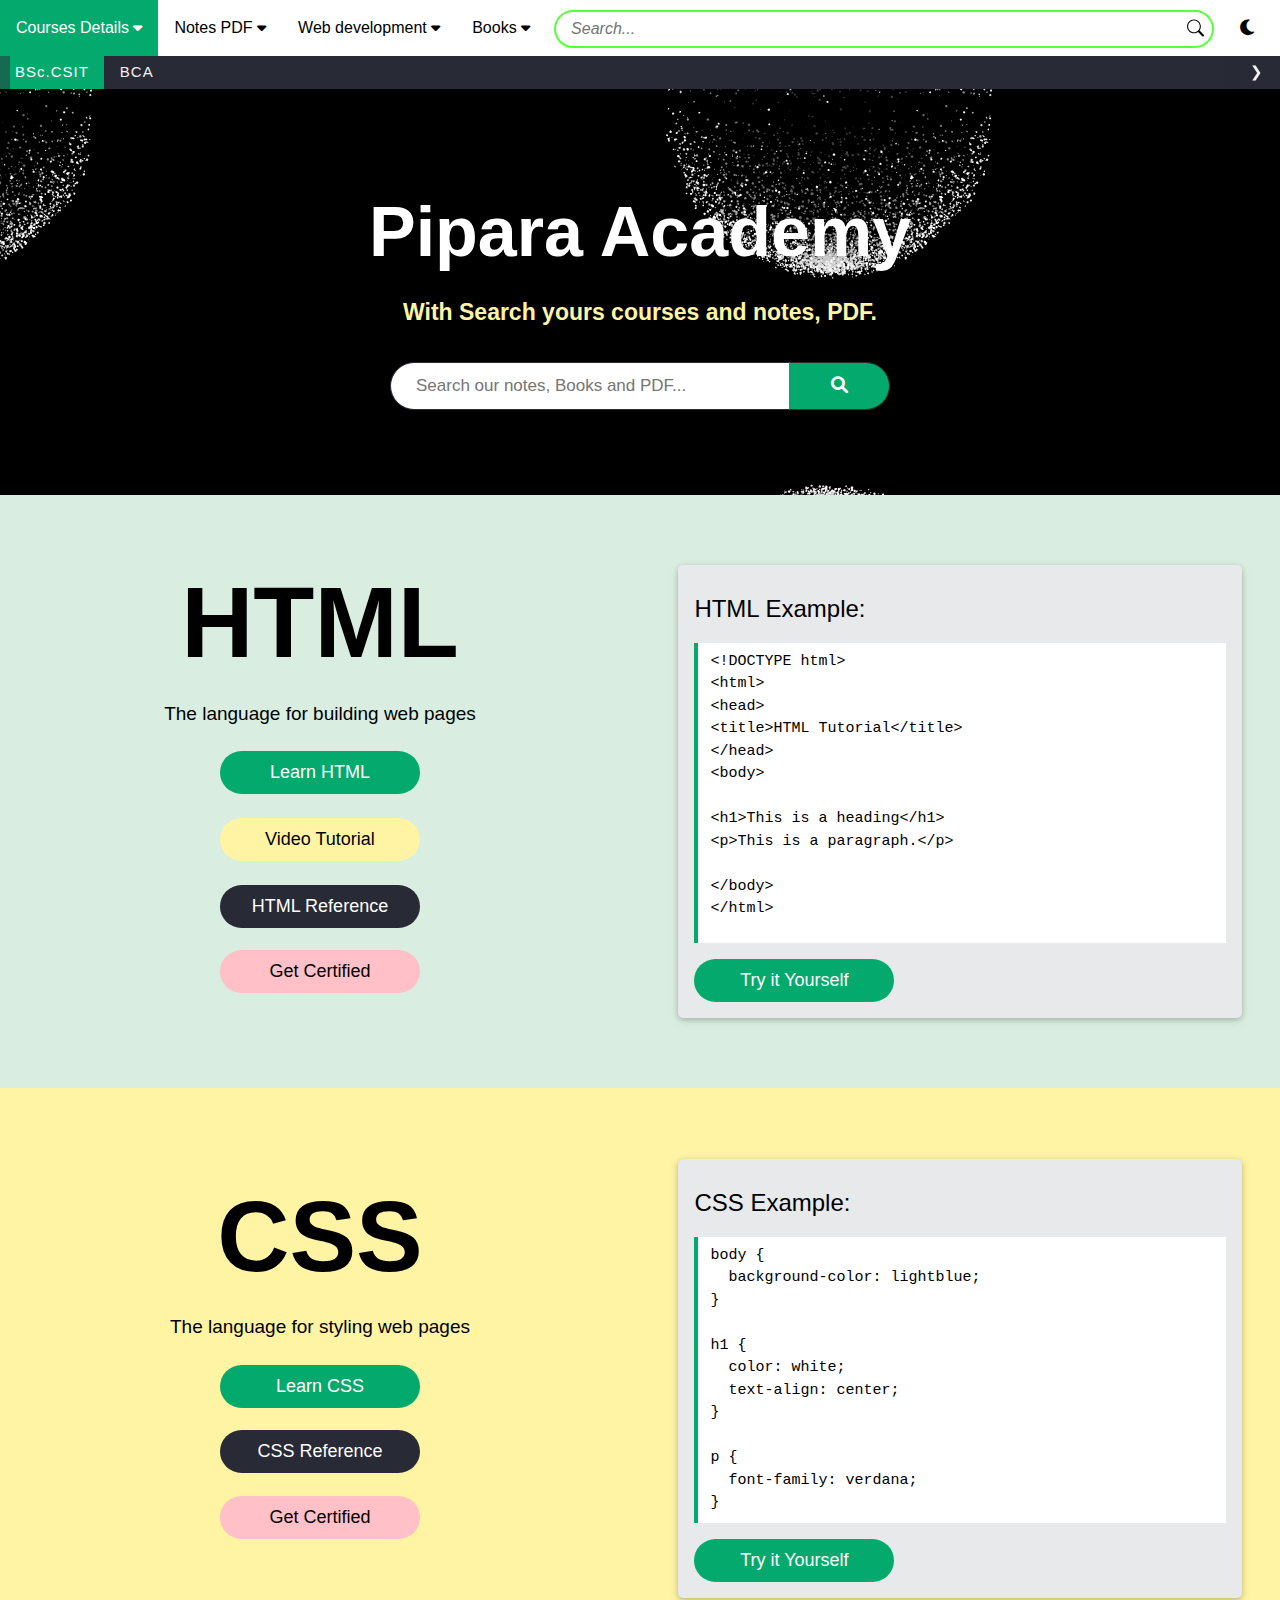
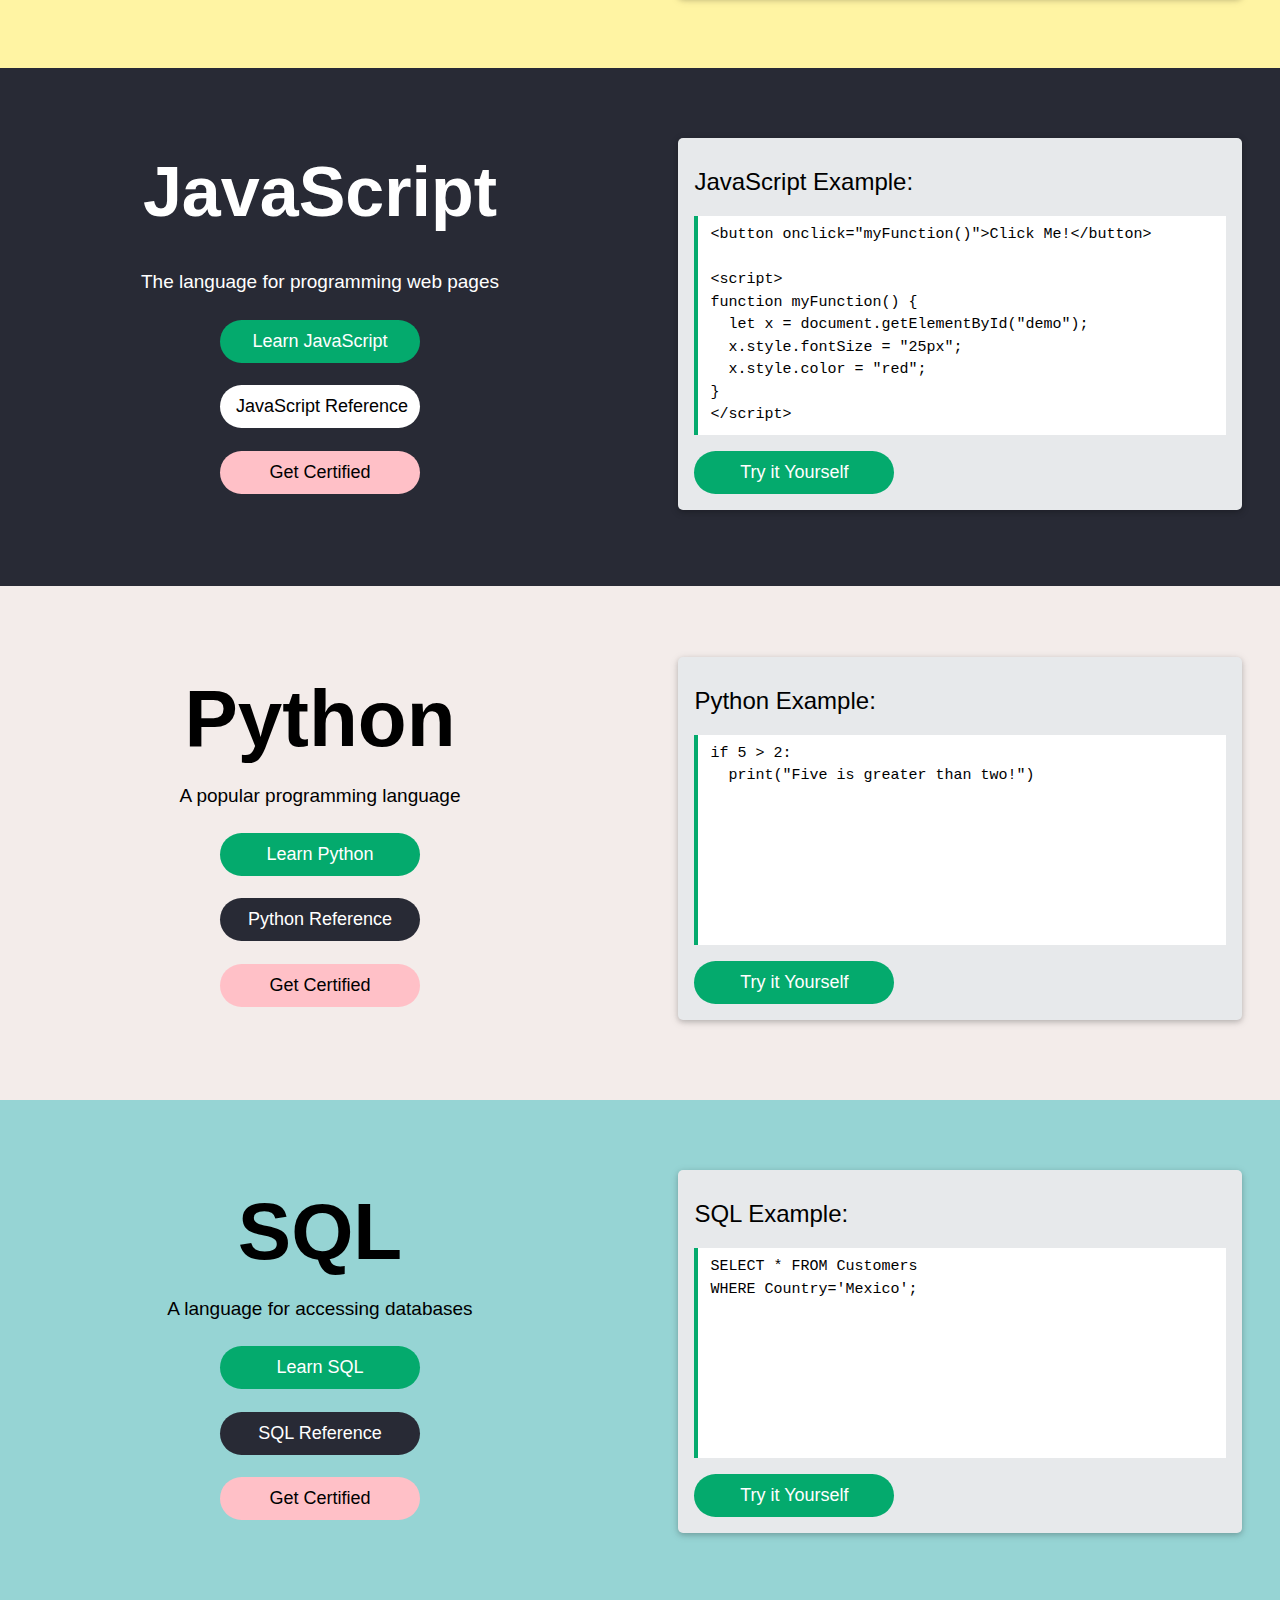
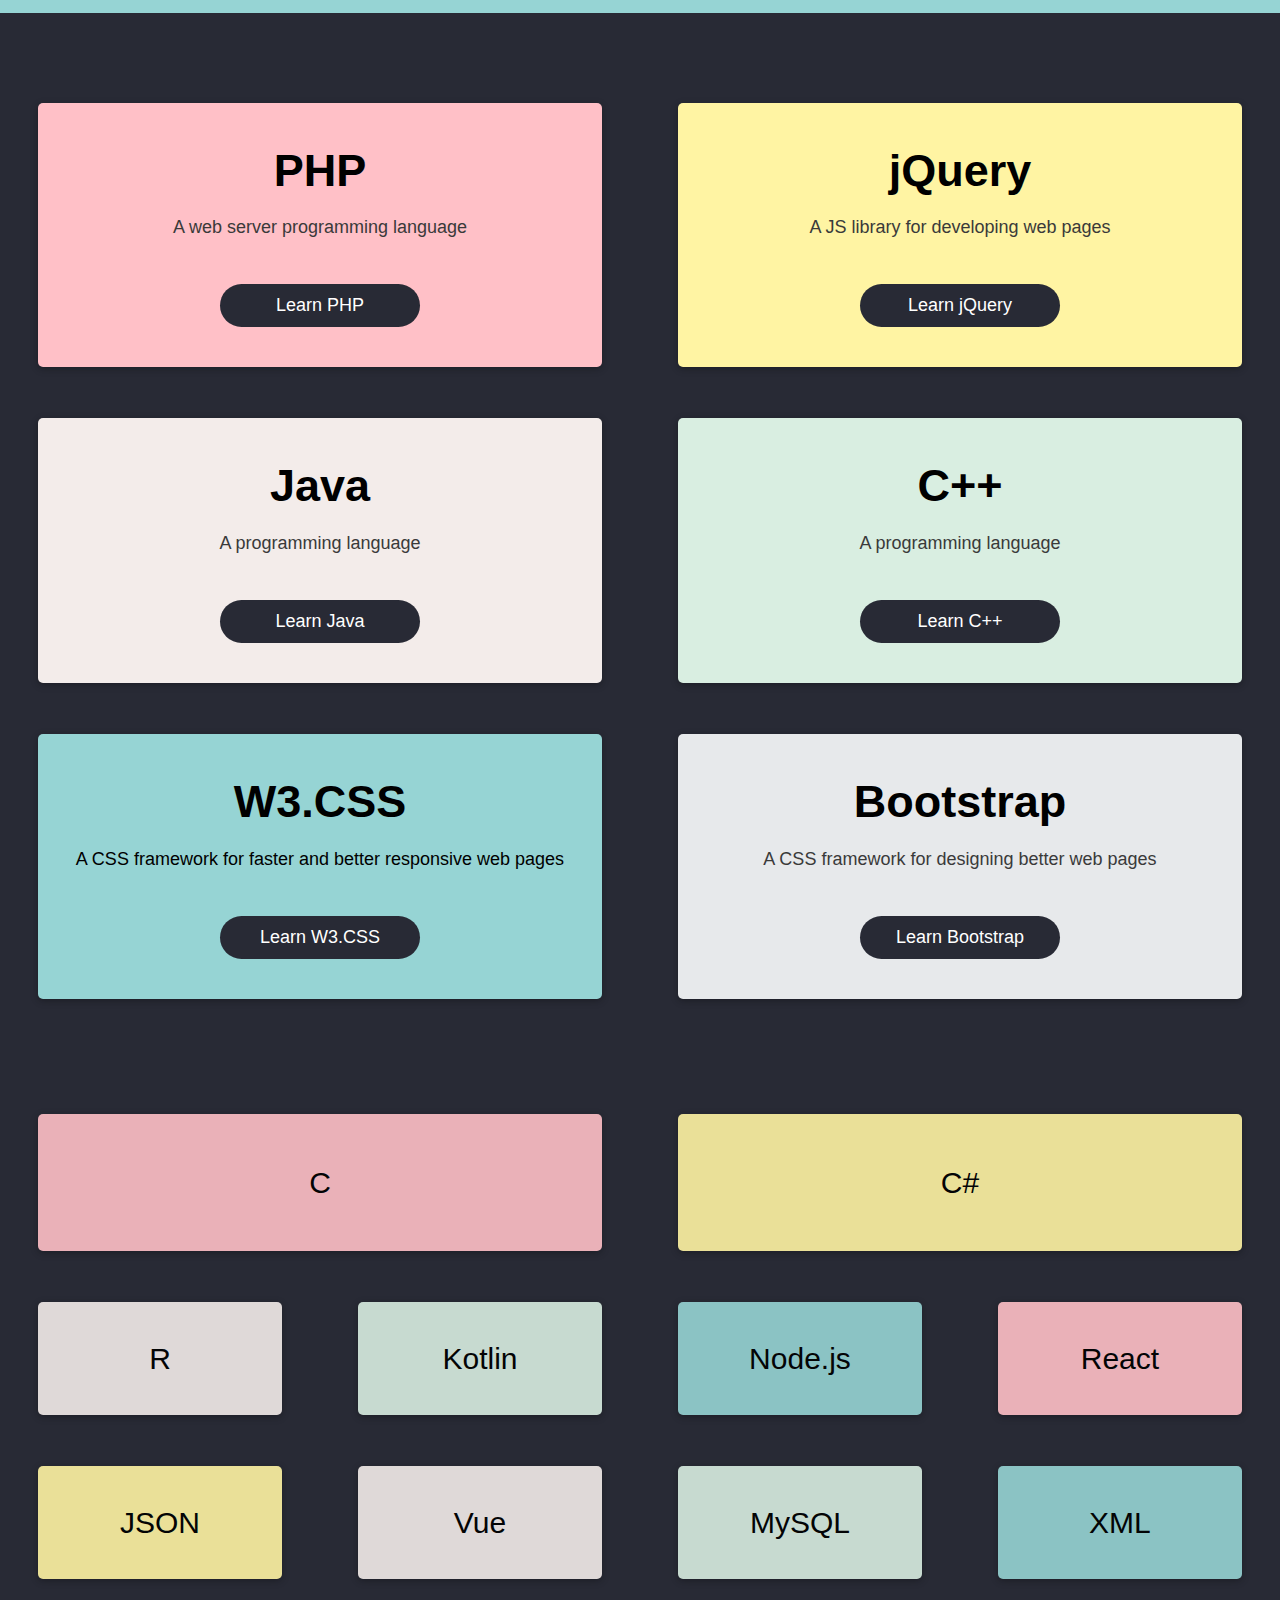
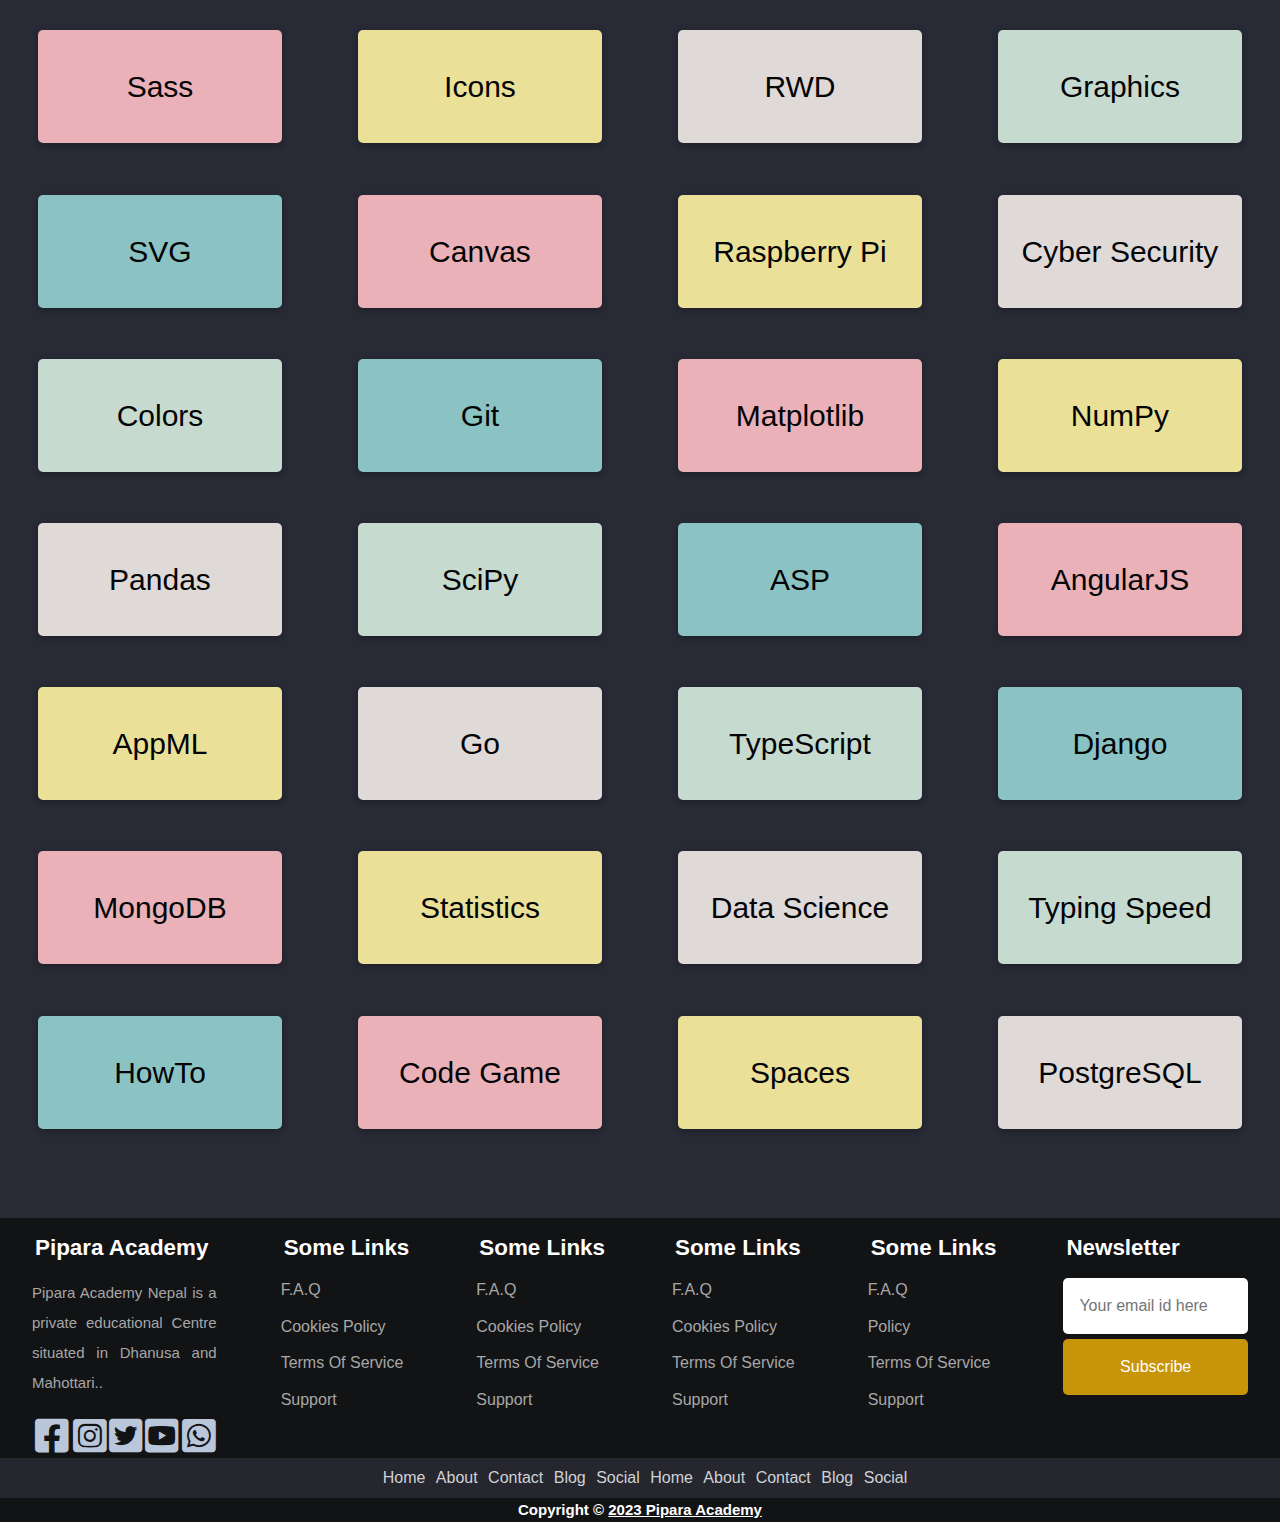
==== index.html @ 094f54e8 "Add files via upload" ====
<!DOCTYPE html>
<html lang="en-US">

<head>
    <!-- Basic Meta Tags -->
    <meta charset="UTF-8">
    <meta name="viewport" content="width=device-width, initial-scale=1.0">
    <meta name="Keywords"
        content="HTML, Python, CSS, SQL, JavaScript, How to, PHP, Java, C, C++, C#, jQuery, Bootstrap, Colors, W3.CSS, XML, MySQL, Icons, NodeJS, React, Graphics, Angular, R, AI, Git, Data Science, Code Game, Courses, Programming, Web Development, Training, Learning, Quiz, Notes, Courses, Lessons, References, Examples, Learn to code, Source code, Demos, Tips, Website">
    <meta name="Description"
        content="Well organized and easy to understand Web building Courses with lots of examples of how to use HTML, CSS, JavaScript, SQL, Python, PHP, Bootstrap, Java, XML and more.">
    <meta name="author" content="Your Name">

    <!-- Open Graph Meta Tags (Facebook, WhatsApp) -->
    <meta property="og:type" content="website">
    <meta property="og:url" content="https://www.yourwebsite.com">
    <meta property="og:title" content="Your Website Title">
    <meta property="og:image" content="logo_link_url___436_2.png">
    <meta property="og:image:type" content="image/png">
    <meta property="og:image:width" content="436">
    <meta property="og:image:height" content="228">
    <meta property="og:description"
        content="Pipara Academy offers free online Courses, references and Notes in all the major languages of the web. Covering popular subjects like HTML, CSS, JavaScript, Python, SQL, Java, and many, many more.">

    <!-- Twitter Meta Tags -->
    <meta property="twitter:card" content="summary_large_image">
    <meta property="twitter:url" content="https://www.yourwebsite.com">
    <meta property="twitter:title" content="Your Website Title">
    <meta property="twitter:description" content="A concise and informative description for Twitter">
    <meta property="twitter:image" content="https://www.yourwebsite.com/image.jpg">

    <!-- Search Engine Meta Tags -->
    <meta name="robots" content="index, follow">
    <meta name="googlebot" content="index, follow">
    <meta name="bingbot" content="index, follow">

    <!-- Favicon -->
    <link rel="icon" href="favicon.ico" type="image/x-icon">

    <!-- Website Webpage Names -->
    <title>Pipara Academy Online Education Center</title>


    <!-- Canonical Link (Specify the preferred version of a page) -->
    <link rel="canonical" href="https://www.yourwebsite.com">

    <!-- HTML Language -->
    <html lang="en">

    <!-- CSS and JavaScript links go here -->
    <link rel="stylesheet" href="style/template.css">
    <link rel="stylesheet" href="style/topnav-main.css">

    <!-- icon cnd link fa fa-caret-down and fa fa-caret-up -->
    <link rel="stylesheet" href="https://cdnjs.cloudflare.com/ajax/libs/font-awesome/6.0.0/css/all.min.css" />


    <!-- JavaScript links go here -->
    <!-- <script async data-cfasync="false" src="javaScript/loader.js" type="text/javascript"></script> -->
    <script src="javaScript/common-deps.js"></script>
    <script src="javaScript/user-session.js"></script>
    <!-- JavaScript links go here -->
    <script src="javaScript/my-learning.js"></script>

    <!-- google search on websites Search box -->
    <script src="javaScript/uic.js"></script>
    <!-- google search on websites Search box -->




</head>

<body>
    <div id="tnb-search-suggestions"></div>

    <div id="top-nav-bar" class="classic">
        <div id="pagetop" class="w3-bar notranslate w3-white">

            <!-- Logo placeholder -->

            <nav class="tnb-desktop-nav w3-bar-item">
                <a class="tnb-nav-btn w3-bar-item w3-button barex bar-item-hover w3-padding-16 ga-top ga-top-tut-and-ref"
                    href="javascript:void(0)" onclick="TopNavBar.openNavItem('Courses')" id="navbtn_Courses"
                    title="Courses and References" role="button">
                    Courses Details
                    <i class="fa fa-caret-down" style="font-size: 15px" aria-hidden="true"></i>
                    <i class="fa fa-caret-up" style="display: none; font-size: 15px" aria-hidden="true"></i>
                </a>

                <a class="tnb-nav-btn w3-bar-item w3-button barex bar-item-hover w3-padding-16 ga-top ga-top-exc-and-quz"
                    href="javascript:void(0)" onclick="TopNavBar.openNavItem('Notes')" id="navbtn_Notes"
                    title="Notes and Quizzes" role="button">
                    Notes PDF
                    <i class="fa fa-caret-down" style="font-size: 15px" aria-hidden="true"></i>
                    <i class="fa fa-caret-up" style="display: none; font-size: 15px" aria-hidden="true"></i>
                </a>

                <a class="tnb-nav-btn w3-bar-item w3-button barex bar-item-hover w3-padding-16 tnb-paid-service ga-top ga-top-cert-and-course"
                    href="javascript:void(0)" onclick="TopNavBar.openNavItem('certified')" id="navbtn_certified"
                    title="Web" role="button">
                    Web development
                    <i class="fa fa-caret-down" style="font-size: 15px" aria-hidden="true"></i>
                    <i class="fa fa-caret-up" style="display: none; font-size: 15px" aria-hidden="true"></i>
                </a>

                <a class="tnb-nav-btn w3-bar-item w3-button barex bar-item-hover w3-padding-16 ga-top ga-top-Books"
                    href="javascript:void(0)" onclick="TopNavBar.openNavItem('Books')" id="navbtn_Books"
                    title="Our Books" role="button">
                    Books
                    <i class="fa fa-caret-down" style="font-size: 15px" aria-hidden="true"></i>
                    <i class="fa fa-caret-up" style="display: none; font-size: 15px" aria-hidden="true"></i>
                </a>
            </nav>

            <a class="tnb-menu-btn w3-bar-item w3-button bar-item-hover w3-padding-16 ga-top ga-top-menu"
                href="javascript:void(0)" onclick="TopNavBar.openMenu()" title="Menu" aria-label="Menu" role="button">
                Menu
                <i class="fa fa-caret-down" style="font-size: 15px" aria-hidden="true"></i>
                <i class="fa fa-caret-up" style="display: none; font-size: 15px" aria-hidden="true"></i>
            </a>

            <div id="tnb-google-search-container" class="w3-bar-item">
                <div id="tnb-google-search-inner-container">
                    <label for="tnb-google-search-input" class="tnb-soft-hide">
                        Search field
                    </label>

                    <input id="tnb-google-search-input" type="text" placeholder="Search..." autocomplete="off"
                        onkeydown="TopNavBar.googleSearchAttachKeyPressHandler(event)" aria-label="Search field"
                        oninput="TopNavBar.searchWithSuggestions(this)" onfocus="TopNavBar.searchWithSuggestions(this)"
                        onblur="TopNavBar.searchFieldLostFocus(event)" />

                    <div id="tnb-google-search-submit-btn" class="tnb-button-light" role="button"
                        aria-label="Button to search" onclick="TopNavBar.googleSearchSubmit()">
                        <svg id="tnb-google-search-icon" viewBox="0 0 17 16" fill="none" xmlns="/">
                            <path
                                d="M11.8153 10.3439C12.6061 9.2673 13.0732 7.9382 13.0732 6.5C13.0732 2.91015 10.163 0 6.57318 0C2.98333 0 0.0731812 2.91015 0.0731812 6.5C0.0731812 10.0899 2.98333 13 6.57318 13C8.01176 13 9.3412 12.5327 10.4179 11.7415L10.4171 11.7422C10.4466 11.7822 10.4794 11.8204 10.5156 11.8566L14.3661 15.7071C14.7566 16.0976 15.3898 16.0976 15.7803 15.7071C16.1708 15.3166 16.1708 14.6834 15.7803 14.2929L11.9298 10.4424C11.8936 10.4062 11.8553 10.3734 11.8153 10.3439ZM12.0732 6.5C12.0732 9.53757 9.61075 12 6.57318 12C3.53561 12 1.07318 9.53757 1.07318 6.5C1.07318 3.46243 3.53561 1 6.57318 1C9.61075 1 12.0732 3.46243 12.0732 6.5Z"
                                fill="black"></path>
                        </svg>
                    </div>
                </div>

                <div id="tnb-google-search-mobile-action-btns">
                    <div id="tnb-google-search-mobile-show" class="tnb-button"
                        onclick="TopNavBar.googleSearchShowMobileContainer()" aria-label="Button to open search field"
                        role="button">
                        <svg viewBox="0 0 17 16" fill="none" xmlns="http://www.w3.org/2000/svg">
                            <path
                                d="M11.8153 10.3439C12.6061 9.2673 13.0732 7.9382 13.0732 6.5C13.0732 2.91015 10.163 0 6.57318 0C2.98333 0 0.0731812 2.91015 0.0731812 6.5C0.0731812 10.0899 2.98333 13 6.57318 13C8.01176 13 9.3412 12.5327 10.4179 11.7415L10.4171 11.7422C10.4466 11.7822 10.4794 11.8204 10.5156 11.8566L14.3661 15.7071C14.7566 16.0976 15.3898 16.0976 15.7803 15.7071C16.1708 15.3166 16.1708 14.6834 15.7803 14.2929L11.9298 10.4424C11.8936 10.4062 11.8553 10.3734 11.8153 10.3439ZM12.0732 6.5C12.0732 9.53757 9.61075 12 6.57318 12C3.53561 12 1.07318 9.53757 1.07318 6.5C1.07318 3.46243 3.53561 1 6.57318 1C9.61075 1 12.0732 3.46243 12.0732 6.5Z"
                                fill="currentColor"></path>
                        </svg>
                    </div>

                    <div id="tnb-google-search-mobile-close" class="tnb-button"
                        onclick="TopNavBar.googleSearchHideMobileContainer()" role="button"
                        aria-label="Close search field">
                        <i>&times;</i>
                    </div>
                </div>
            </div>

            <div id="tnb-dark-mode-toggle-wrapper" class="w3-bar-item">
                <a id="tnb-dark-mode-toggle-btn" href="javascript:void(0);"
                    class="tnb-button fa ga-nav ga-dark-mode-toggle" onclick="TopNavBar.toggleUserPreferredTheme()"
                    role="button" title="Toggle light/dark mode" aria-label="Toggle light/dark mode">
                    <i class="fa fa-moon"></i>
                </a>
            </div>

            <div class="tnb-right-section">
                <!-- < user-anonymous -->
                <!-- <a href="/"
                    class="user-anonymous tnb-login-btn w3-bar-item w3-btn w3-hide bar-item-hover w3-right ws-light-green ga-top ga-top-login"
                    title="Login to your account" aria-label="Login to your account">
                    Log in
                </a>

                <a href="/"
                    class="user-anonymous tnb-signup-btn w3-bar-item w3-button w3-hide w3-right ws-green ws-hover-green ga-top ga-top-signup"
                    title="Sign Up to Improve Your Learning Experience"
                    aria-label="Sign Up to Improve Your Learning Experience">
                    Sign Up
                </a> -->
                <!-- > user-anonymous -->

                <!-- < user-authenticated -->
                <!-- <a href="/"
                    class="user-authenticated user-profile-btn w3-alt-btn w3-hide ga-top ga-top-profile"
                    title="Your Piparaacademy Profile" aria-label="Your Piparaacademy Profile">
                    <svg xmlns="http://www.w3.org/2000/svg" version="1.1" viewBox="0 0 2048 2048"
                        class="user-profile-icon" aria-label="Your Piparaacademy Profile Icon">
                        <path
                            d="M 843.500 1148.155 C 837.450 1148.515, 823.050 1149.334, 811.500 1149.975 C 742.799 1153.788, 704.251 1162.996, 635.391 1192.044 C 517.544 1241.756, 398.992 1352.262, 337.200 1470 C 251.831 1632.658, 253.457 1816.879, 340.500 1843.982 C 351.574 1847.431, 1696.426 1847.431, 1707.500 1843.982 C 1794.543 1816.879, 1796.169 1632.658, 1710.800 1470 C 1649.008 1352.262, 1530.456 1241.756, 1412.609 1192.044 C 1344.588 1163.350, 1305.224 1153.854, 1238.500 1150.039 C 1190.330 1147.286, 1196.307 1147.328, 1097 1149.035 C 1039.984 1150.015, 1010.205 1150.008, 950 1149.003 C 851.731 1147.362, 856.213 1147.398, 843.500 1148.155"
                            stroke="none" fill="#2a93fb" fill-rule="evenodd" />
                        <path
                            d="M 1008 194.584 C 1006.075 194.809, 999.325 195.476, 993 196.064 C 927.768 202.134, 845.423 233.043, 786 273.762 C 691.987 338.184, 622.881 442.165, 601.082 552 C 588.496 615.414, 592.917 705.245, 611.329 760.230 C 643.220 855.469, 694.977 930.136, 763.195 979.321 C 810.333 1013.308, 839.747 1026.645, 913.697 1047.562 C 1010.275 1074.879, 1108.934 1065.290, 1221 1017.694 C 1259.787 1001.221, 1307.818 965.858, 1339.852 930.191 C 1460.375 795.998, 1488.781 609.032, 1412.581 451.500 C 1350.098 322.327, 1240.457 235.724, 1097.500 202.624 C 1072.356 196.802, 1025.206 192.566, 1008 194.584"
                            stroke="none" fill="#0aaa8a" fill-rule="evenodd" />
                    </svg>

                    <svg xmlns="http://www.w3.org/2000/svg" class="user-progress"
                        aria-label="Your Piparaacademy Profile Progress">
                        <path class="user-progress-circle1" fill="none"
                            d="M 25.99650934151373 15.00000030461742 A 20 20 0 1 0 26 15"></path>
                        <path class="user-progress-circle2" fill="none" d="M 26 15 A 20 20 0 0 0 26 15"></path>
                    </svg>

                    <span class="user-progress-star">&#x2605;</span>

                    <span class="user-progress-point">+1</span>
                </a>

                <a href="/"
                    class="user-authenticated tnb-dashboard-btn w3-bar-item w3-button w3-hide w3-right w3-white ga-top ga-top-dashboard"
                    title="Your Piparaacademy Dashboard" aria-label="Your Piparaacademy Dashboard">
                    My Piparaacademy
                </a> -->
                <!-- > user-authenticated -->

                <!-- < user-anonymous - action-btn -->
                <!-- <a target="_blank" href="/"
                    class="user-anonymous tnb-Web-btn w3-bar-item w3-button w3-hide w3-right w3-white ga-top ga-top-Web"
                    title="Piparaacademy Web" aria-label="Piparaacademy Web">
                    <svg xmlns="http://www.w3.org/2000/svg" height="1em" viewBox="0 0 576 512" aria-hidden="true">
                        <path
                            d="M24 0C10.7 0 0 10.7 0 24S10.7 48 24 48H69.5c3.8 0 7.1 2.7 7.9 6.5l51.6 271c6.5 34 36.2 58.5 70.7 58.5H488c13.3 0 24-10.7 24-24s-10.7-24-24-24H199.7c-11.5 0-21.4-8.2-23.6-19.5L170.7 288H459.2c32.6 0 61.1-21.8 69.5-53.3l41-152.3C576.6 57 557.4 32 531.1 32h-411C111 12.8 91.6 0 69.5 0H24zM131.1 80H520.7L482.4 222.2c-2.8 10.5-12.3 17.8-23.2 17.8H161.6L131.1 80zM176 512a48 48 0 1 0 0-96 48 48 0 1 0 0 96zm336-48a48 48 0 1 0 -96 0 48 48 0 1 0 96 0z"
                            fill="currentColor" />
                    </svg>
                    Get Certified
                </a>

                <a href="/"
                    class="user-anonymous tnb-spaces-btn w3-bar-item w3-button w3-hide w3-right w3-white ga-top ga-top-spaces"
                    title="Get Your Own Website With Piparaacademy Spaces"
                    aria-label="Get Your Own Website With Piparaacademy Spaces">
                    <svg xmlns="http://www.w3.org/2000/svg" height="1em" viewBox="0 0 640 512" aria-hidden="true">
                        <path
                            d="M392.8 1.2c-17-4.9-34.7 5-39.6 22l-128 448c-4.9 17 5 34.7 22 39.6s34.7-5 39.6-22l128-448c4.9-17-5-34.7-22-39.6zm80.6 120.1c-12.5 12.5-12.5 32.8 0 45.3L562.7 256l-89.4 89.4c-12.5 12.5-12.5 32.8 0 45.3s32.8 12.5 45.3 0l112-112c12.5-12.5 12.5-32.8 0-45.3l-112-112c-12.5-12.5-32.8-12.5-45.3 0zm-306.7 0c-12.5-12.5-32.8-12.5-45.3 0l-112 112c-12.5 12.5-12.5 32.8 0 45.3l112 112c12.5 12.5 32.8 12.5 45.3 0s12.5-32.8 0-45.3L77.3 256l89.4-89.4c12.5-12.5 12.5-32.8 0-45.3z"
                            fill="currentColor" />
                    </svg>
                    Spaces
                </a>

                <a href="/"
                    class="user-anonymous tnb-jobs-btn w3-bar-item w3-button w3-hide w3-right w3-white ga-top ga-top-jobs"
                    title="Find Your Next Job or Hire with Piparaacademy Pathfinder"
                    aria-label="Find Your Next Job or Hire with Piparaacademy Pathfinder">
                    <svg xmlns="http://www.w3.org/2000/svg" height="1em" viewBox="0 0 640 512" aria-hidden="true">
                        <path
                            d="M176 56V96H336V56c0-4.4-3.6-8-8-8H184c-4.4 0-8 3.6-8 8zM128 96V56c0-30.9 25.1-56 56-56H328c30.9 0 56 25.1 56 56V96h64c35.3 0 64 28.7 64 64V280 416c0 35.3-28.7 64-64 64H64c-35.3 0-64-28.7-64-64V280 160c0-35.3 28.7-64 64-64h64zM48 304V416c0 8.8 7.2 16 16 16H448c8.8 0 16-7.2 16-16V304H320v16c0 17.7-14.3 32-32 32H224c-17.7 0-32-14.3-32-32V304H48zm144-48H320 464V160c0-8.8-7.2-16-16-16H360 152 64c-8.8 0-16 7.2-16 16v96H192z"
                            fill="currentColor" />
                    </svg>
                    Jobs
                </a> -->

                <!-- > user-anonymous - action-btn -->

                <!-- < user-authenticated - action-btn -->
                <!-- <a target="_blank" href="/"
                    class="user-authenticated tnb-Web-btn w3-bar-item w3-button w3-hide w3-right w3-white ga-top ga-top-Web"
                    title="Piparaacademy Web" aria-label="Piparaacademy Web">
                    <svg xmlns="http://www.w3.org/2000/svg" height="1em" viewBox="0 0 576 512" aria-hidden="true">
                        <path
                            d="M24 0C10.7 0 0 10.7 0 24S10.7 48 24 48H69.5c3.8 0 7.1 2.7 7.9 6.5l51.6 271c6.5 34 36.2 58.5 70.7 58.5H488c13.3 0 24-10.7 24-24s-10.7-24-24-24H199.7c-11.5 0-21.4-8.2-23.6-19.5L170.7 288H459.2c32.6 0 61.1-21.8 69.5-53.3l41-152.3C576.6 57 557.4 32 531.1 32h-411C111 12.8 91.6 0 69.5 0H24zM131.1 80H520.7L482.4 222.2c-2.8 10.5-12.3 17.8-23.2 17.8H161.6L131.1 80zM176 512a48 48 0 1 0 0-96 48 48 0 1 0 0 96zm336-48a48 48 0 1 0 -96 0 48 48 0 1 0 96 0z"
                            fill="currentColor" />
                    </svg>
                    Get Certified
                </a>

                <a href="/"
                    class="user-authenticated tnb-spaces-btn w3-bar-item w3-button w3-hide w3-right w3-white ga-top ga-top-spaces"
                    title="Go to Your Piparaacademy Space" aria-label="Go to Your Piparaacademy Space">
                    <svg xmlns="http://www.w3.org/2000/svg" height="1em" viewBox="0 0 640 512" aria-hidden="true">
                        <path
                            d="M392.8 1.2c-17-4.9-34.7 5-39.6 22l-128 448c-4.9 17 5 34.7 22 39.6s34.7-5 39.6-22l128-448c4.9-17-5-34.7-22-39.6zm80.6 120.1c-12.5 12.5-12.5 32.8 0 45.3L562.7 256l-89.4 89.4c-12.5 12.5-12.5 32.8 0 45.3s32.8 12.5 45.3 0l112-112c12.5-12.5 12.5-32.8 0-45.3l-112-112c-12.5-12.5-32.8-12.5-45.3 0zm-306.7 0c-12.5-12.5-32.8-12.5-45.3 0l-112 112c-12.5 12.5-12.5 32.8 0 45.3l112 112c12.5 12.5 32.8 12.5 45.3 0s12.5-32.8 0-45.3L77.3 256l89.4-89.4c12.5-12.5 12.5-32.8 0-45.3z"
                            fill="currentColor" />
                    </svg>
                    Spaces
                </a>

                <a href="/"
                    class="user-authenticated tnb-jobs-btn w3-bar-item w3-button w3-hide w3-right w3-white ga-top ga-top-jobs"
                    title="Find Your Next Job or Hire with Piparaacademy Pathfinder"
                    aria-label="Find Your Next Job or Hire with Piparaacademy Pathfinder">
                    <svg xmlns="http://www.w3.org/2000/svg" height="1em" viewBox="0 0 640 512" aria-hidden="true">
                        <path
                            d="M176 56V96H336V56c0-4.4-3.6-8-8-8H184c-4.4 0-8 3.6-8 8zM128 96V56c0-30.9 25.1-56 56-56H328c30.9 0 56 25.1 56 56V96h64c35.3 0 64 28.7 64 64V280 416c0 35.3-28.7 64-64 64H64c-35.3 0-64-28.7-64-64V280 160c0-35.3 28.7-64 64-64h64zM48 304V416c0 8.8 7.2 16 16 16H448c8.8 0 16-7.2 16-16V304H320v16c0 17.7-14.3 32-32 32H224c-17.7 0-32-14.3-32-32V304H48zm144-48H320 464V160c0-8.8-7.2-16-16-16H360 152 64c-8.8 0-16 7.2-16 16v96H192z"
                            fill="currentColor" />
                    </svg>
                    Jobs
                </a> -->
                <!-- > user-authenticated - action-btn -->
            </div>
        </div>

        <nav id="tnb-mobile-nav" class="tnb-mobile-nav w3-hide">
            <div class="w3-container">
                <a href="/" class="user-authenticated w3-button w3-hide ga-top ga-top-dashboard"
                    title="My Piparaacademy" aria-label="My Piparaacademy">
                    <span class="tnb-title">My Pipara academy</span>
                </a>

                <div class="tnb-mobile-nav-section" data-section="Courses">
                    <div class="tnb-mobile-nav-section-toggle-btn w3-button ga-top ga-top-menu-tut-and-ref"
                        onclick="TopNavBar.toggleMobileNav(event, 'Courses');" aria-label="Courses" role="button">
                        <span class="tnb-title">Courses Details</span>
                        <i class="tnb-icon fa fa-caret-down" aria-hidden="true"></i>
                    </div>

                    <div id="sectionxs_Courses" class="tnb-mobile-nav-section-body">
                        &nbsp;
                    </div>
                </div>

                <div class="tnb-mobile-nav-section" data-section="Notes">
                    <div class="tnb-mobile-nav-section-toggle-btn w3-button ga-top ga-top-menu-exc-and-quz"
                        onclick="TopNavBar.toggleMobileNav(event, 'Notes')" aria-label="Notes" role="button">
                        <span class="tnb-title">Notes PDF</span>
                        <i class="tnb-icon fa fa-caret-down" aria-hidden="true"></i>
                    </div>

                    <div id="sectionxs_Notes" class="tnb-mobile-nav-section-body">
                        &nbsp;
                    </div>
                </div>

                <div class="tnb-mobile-nav-section" data-section="certified">
                    <div class="tnb-mobile-nav-section-toggle-btn tnb-paid-service w3-button ga-top ga-top-menu-cert-and-course"
                        onclick="TopNavBar.toggleMobileNav(event, 'certified')" aria-label="Web" role="button">
                        <span class="tnb-title">Web Development</span>
                        <i class="tnb-icon fa fa-caret-down" aria-hidden="true"></i>
                    </div>

                    <div id="sectionxs_certified" class="tnb-mobile-nav-section-body">
                        &nbsp;
                    </div>
                </div>

                <div class="tnb-mobile-nav-section" data-section="Books">
                    <div class="tnb-mobile-nav-section-toggle-btn w3-button ga-top ga-top-menu-Books"
                        onclick="TopNavBar.toggleMobileNav(event, 'Books')" aria-label="Books" role="button">
                        <span class="tnb-title">Books</span>
                        <i class="tnb-icon fa fa-caret-down" aria-hidden="true"></i>
                    </div>

                    <div id="sectionxs_Books" class="tnb-mobile-nav-section-body">
                        &nbsp;
                    </div>
                </div>

                <!-- <a href="/" class="w3-button ga-top ga-top-menu-spaces"
                    title="Get Your Own Website With Piparaacademy Spaces"
                    aria-label="Get Your Own Website With Piparaacademy Spaces">
                    <span class="tnb-title">Spaces</span>
                    <svg class="tnb-icon" xmlns="http://www.w3.org/2000/svg" viewBox="0 0 640 512" aria-hidden="true">
                        <path
                            d="M392.8 1.2c-17-4.9-34.7 5-39.6 22l-128 448c-4.9 17 5 34.7 22 39.6s34.7-5 39.6-22l128-448c4.9-17-5-34.7-22-39.6zm80.6 120.1c-12.5 12.5-12.5 32.8 0 45.3L562.7 256l-89.4 89.4c-12.5 12.5-12.5 32.8 0 45.3s32.8 12.5 45.3 0l112-112c12.5-12.5 12.5-32.8 0-45.3l-112-112c-12.5-12.5-32.8-12.5-45.3 0zm-306.7 0c-12.5-12.5-32.8-12.5-45.3 0l-112 112c-12.5 12.5-12.5 32.8 0 45.3l112 112c12.5 12.5 32.8 12.5 45.3 0s12.5-32.8 0-45.3L77.3 256l89.4-89.4c12.5-12.5 12.5-32.8 0-45.3z"
                            fill="currentColor" />
                    </svg>
                </a> -->

                <!-- <a target="_blank" href="/"
                    class="w3-button ga-top ga-top-menu-Web" title="Piparaacademy Web"
                    aria-label="Piparaacademy Web">
                    <span class="tnb-title">Get Certified</span>
                    <svg class="tnb-icon" xmlns="http://www.w3.org/2000/svg" viewBox="0 0 576 512" aria-hidden="true">
                        <path
                            d="M24 0C10.7 0 0 10.7 0 24S10.7 48 24 48H69.5c3.8 0 7.1 2.7 7.9 6.5l51.6 271c6.5 34 36.2 58.5 70.7 58.5H488c13.3 0 24-10.7 24-24s-10.7-24-24-24H199.7c-11.5 0-21.4-8.2-23.6-19.5L170.7 288H459.2c32.6 0 61.1-21.8 69.5-53.3l41-152.3C576.6 57 557.4 32 531.1 32h-411C111 12.8 91.6 0 69.5 0H24zM131.1 80H520.7L482.4 222.2c-2.8 10.5-12.3 17.8-23.2 17.8H161.6L131.1 80zM176 512a48 48 0 1 0 0-96 48 48 0 1 0 0 96zm336-48a48 48 0 1 0 -96 0 48 48 0 1 0 96 0z"
                            fill="currentColor" />
                    </svg>
                </a> -->

                <!-- <a href="/" class="w3-button ga-top ga-top-menu-jobs"
                    title="Find Your Next Job or Hire with Piparaacademy Pathfinder"
                    aria-label="Find Your Next Job or Hire with Piparaacademy Pathfinder">
                    <span class="tnb-title">Jobs</span>
                    <svg class="tnb-icon" xmlns="http://www.w3.org/2000/svg" viewBox="0 0 576 512" aria-hidden="true">
                        <path
                            d="M176 56V96H336V56c0-4.4-3.6-8-8-8H184c-4.4 0-8 3.6-8 8zM128 96V56c0-30.9 25.1-56 56-56H328c30.9 0 56 25.1 56 56V96h64c35.3 0 64 28.7 64 64V280 416c0 35.3-28.7 64-64 64H64c-35.3 0-64-28.7-64-64V280 160c0-35.3 28.7-64 64-64h64zM48 304V416c0 8.8 7.2 16 16 16H448c8.8 0 16-7.2 16-16V304H320v16c0 17.7-14.3 32-32 32H224c-17.7 0-32-14.3-32-32V304H48zm144-48H320 464V160c0-8.8-7.2-16-16-16H360 152 64c-8.8 0-16 7.2-16 16v96H192z"
                            fill="currentColor" />
                    </svg>
                </a> -->

                <!-- <a class="user-authenticated w3-hide w3-button ga-top ga-top-logout"
                    href="/" title="Logout" aria-label="Logout">
                    <span class="tnb-title">Logout</span>
                </a> -->



                <div class="social">
                    <a class="w3-button w3-round ga-fp" target="_blank" href="https://www.facebook.com/piparaacademy/"
                        title="Pipara Academy on Facebook">
                        <i class="fa-brands fa-facebook-square"></i>
                    </a>

                    <a class="w3-button w3-round ga-fp" target="_blank" href="https://www.instagram.com/piparaacademy/"
                        title="Pipara Academy on Instagram">
                        <i class="fa-brands fa-instagram-square"></i>
                    </a>

                    <a class="w3-button w3-round ga-fp" target="_blank" href="/"
                        title="Join the Pipara Academy community on Discord">
                        <i class="fa-brands fa-discord-square" aria-hidden="true"></i>
                    </a>

                    <a class="w3-button w3-round ga-fp" target="_blank" href="/"
                    title="Join the Pipara Academy community on Twitter">
                    <i class="fa-brands fa-twitter-square"></i>
                </a>

                    <a class="w3-button w3-round ga-fp" target="_blank"
                        href="https://www.linkedin.com/company/Piparaacademy.com/" title="Pipara Academy on LinkedIn">
                        <i class="fa-brands fa-youtube-square"></i>
                    </a>
                </div>
            </div>

            <div class="w3-button tnb-close-menu-btn w3-round ga-top ga-top-close-accordion" tabindex="0"
                onclick="TopNavBar.closeMenu()" role="button" aria-label="Close menu">
                <span>&times;</span>
            </div>
        </nav>

        <div id="dropdown-nav-outer-wrapper">
            <div id="dropdown-nav-inner-wrapper">
                <nav id="nav_Courses" class="dropdown-nav w3-hide-small navex" tabindex="-1"
                    aria-label="Menu for Courses">
                    <div class="w3-content menu-content">
                        <div id="Courses_list" class="w3-row-padding w3-bar-block">
                            <div class="nav-heading-container w3-container">
                                <div class="nav-heading-container-title">
                                    <h2 style="color: #fff4a3"><b>Courses Details</b></h2>
                                </div>

                                <div data-section="Courses" class="filter-input-wrapper">
                                    <div class="filter-input-inner-wrapper">
                                        <label for="filter-Courses-input" class="tnb-soft-hide">
                                            Courses filter input
                                        </label>
                                        <input id="filter-Courses-input"
                                            oninput="TopNavBar.filter(event, 'nav_Courses')" type="text"
                                            class="filter-input" placeholder="Filter..."
                                            aria-label="Courses filter input" />

                                        <div class="filter-clear-btn tnb-button-dark-v2" role="button"
                                            aria-label="Filter clear button"
                                            onclick="TopNavBar.clearFilter(event, 'nav_Courses')">
                                            <span>&times;</span>
                                        </div>
                                    </div>
                                </div>
                            </div>

                            <div class="w3-col l4 m6">
                                <div id="Courses_html_css_links_list">
                                    <h3 class="tnb-nav-section-title" data-heading="html_and_css_title">
                                        HTML and CSS
                                    </h3>
                                    <div data-name="html" data-category="html_and_css">
                                        <a class="w3-bar-item w3-button acctop-link ga-top-drop ga-top-drop-tut-html"
                                            href="/" title="HTML Tutorial">
                                            <span class="learn-span">Learn</span>
                                            HTML
                                        </a>
                                        <a class="ws-btn acclink-text ga-top-drop ga-top-drop-tut-html" href="/"
                                            title="HTML Tutorial">
                                            Tutorial
                                        </a>
                                        <a class="ws-btn acclink-text ga-top-drop ga-top-drop-ref-html"
                                            href="/" title="HTML Reference">
                                            Reference
                                        </a>
                                    </div>
                                    <div data-name="css" data-category="html_and_css">
                                        <a class="w3-bar-item w3-button acctop-link ga-top-drop ga-top-drop-tut-css"
                                            href="/" title="CSS Tutorial">
                                            <span class="learn-span">Learn</span>
                                            CSS
                                        </a>
                                        <a class="ws-btn acclink-text ga-top-drop ga-top-drop-tut-css"
                                            href="/" title="CSS Tutorial">
                                            Tutorial
                                        </a>
                                        <a class="ws-btn acclink-text ga-top-drop ga-top-drop-ref-css"
                                            href="/" title="CSS Reference">
                                            Reference
                                        </a>
                                    </div>
                                    <div data-name="rwd" data-category="html_and_css">
                                        <a class="w3-bar-item w3-button acctop-link ga-top-drop ga-top-drop-tut-rwd"
                                            href="/" title="Responsive Web Design Tutorial">
                                            <span class="learn-span">Learn</span>
                                            RWD
                                        </a>
                                        <a class="ws-btn acclink-text ga-top-drop ga-top-drop-tut-rwd"
                                            href="/" title="Responsive Web Design Tutorial">
                                            Tutorial
                                        </a>
                                    </div>
                                    <div data-name="bootstrap" data-category="html_and_css">
                                        <a class="w3-bar-item w3-button acctop-link ga-top-drop ga-top-drop-tut-bs"
                                            href="/" title="Bootstrap Courses">
                                            <span class="learn-span">Learn</span>
                                            Bootstrap
                                        </a>
                                        <a class="ws-btn acclink-text ga-top-drop ga-top-drop-tut-bs"
                                            href="/" title="Bootstrap Courses">
                                            Overview
                                        </a>
                                    </div>
                                    <div data-name="w3.css" data-category="html_and_css">
                                        <a class="w3-bar-item w3-button acctop-link ga-top-drop ga-top-drop-tut-w3css"
                                            href="/" title="W3.CSS Tutorial">
                                            <span class="learn-span">Learn</span>
                                            W3.CSS
                                        </a>
                                        <a class="ws-btn acclink-text ga-top-drop ga-top-drop-tut-w3css"
                                            href="/" title="W3.CSS Tutorial">
                                            Tutorial
                                        </a>
                                        <a class="ws-btn acclink-text ga-top-drop ga-top-drop-ref-w3css"
                                            href="/" title="W3.CSS Reference">
                                            Reference
                                        </a>
                                    </div>
                                    <div data-name="sass" data-category="html_and_css">
                                        <a class="w3-bar-item w3-button acctop-link ga-top-drop ga-top-drop-tut-sass"
                                            href="/" title="SASS Tutorial">
                                            <span class="learn-span">Learn</span>
                                            Sass
                                        </a>
                                        <a class="ws-btn acclink-text ga-top-drop ga-top-drop-tut-sass"
                                            href="/" title="SASS Tutorial">
                                            Tutorial
                                        </a>
                                        <a class="ws-btn acclink-text ga-top-drop ga-top-drop-ref-sass"
                                            href="/" title="SASS Reference">
                                            Reference
                                        </a>
                                    </div>
                                    <div data-name="colors" data-category="html_and_css">
                                        <a class="w3-bar-item w3-button acctop-link ga-top-drop ga-top-drop-tut-colors"
                                            href="/" title="Colors Tutorial">
                                            <span class="learn-span">Learn</span>
                                            Colors
                                        </a>
                                        <a class="ws-btn acclink-text ga-top-drop ga-top-drop-tut-colors"
                                            href="/" title="Colors Tutorial">
                                            Tutorial
                                        </a>
                                        <a class="ws-btn acclink-text ga-top-drop ga-top-drop-ref-colors"
                                            href="/" title="Colors Reference">
                                            Reference
                                        </a>
                                    </div>
                                    <div data-name="icons" data-category="html_and_css">
                                        <a class="w3-bar-item w3-button acctop-link ga-top-drop ga-top-drop-tut-icons"
                                            href="/" title="Icons Tutorial">
                                            <span class="learn-span">Learn</span>
                                            Icons
                                        </a>
                                        <a class="ws-btn acclink-text ga-top-drop ga-top-drop-tut-icons"
                                            href="/" title="Icons Tutorial">
                                            Tutorial
                                        </a>
                                        <a class="ws-btn acclink-text ga-top-drop ga-top-drop-ref-icons"
                                            href="/" title="Icons Reference">
                                            Reference
                                        </a>
                                    </div>
                                    <div data-name="svg" data-category="html_and_css">
                                        <a class="w3-bar-item w3-button acctop-link ga-top-drop ga-top-drop-tut-svg"
                                            href="/" title="SVG Tutorial">
                                            <span class="learn-span">Learn</span>
                                            SVG
                                        </a>
                                        <a class="ws-btn acclink-text ga-top-drop ga-top-drop-tut-svg"
                                            href="/" title="SVG Tutorial">
                                            Tutorial
                                        </a>
                                        <a class="ws-btn acclink-text ga-top-drop ga-top-drop-ref-svg"
                                            href="/" title="SVG Reference">
                                            Reference
                                        </a>
                                    </div>
                                    <div data-name="canvas" data-category="html_and_css">
                                        <a class="w3-bar-item w3-button acctop-link ga-top-drop ga-top-drop-tut-canvas"
                                            href="/" title="Canvas Tutorial">
                                            <span class="learn-span">Learn</span>
                                            Canvas
                                        </a>
                                        <a class="ws-btn acclink-text ga-top-drop ga-top-drop-tut-canvas"
                                            href="/" title="Canvas Tutorial">
                                            Tutorial
                                        </a>
                                        <a class="ws-btn acclink-text ga-top-drop ga-top-drop-ref-canvas"
                                            href="/" title="Canvas Reference">
                                            Reference
                                        </a>
                                    </div>
                                    <div data-name="graphics" data-category="html_and_css">
                                        <a class="w3-bar-item w3-button acctop-link ga-top-drop ga-top-drop-tut-graphics"
                                            href="/" title="Graphics Tutorial">
                                            <span class="learn-span">Learn</span>
                                            Graphics
                                        </a>
                                        <a class="ws-btn acclink-text ga-top-drop ga-top-drop-tut-graphics"
                                            href="/" title="Graphics Tutorial">
                                            Tutorial
                                        </a>
                                    </div>
                                    <div data-name="charsets" data-category="html_and_css">
                                        <a class="w3-bar-item w3-button acctop-link ga-top-drop ga-top-drop-tut-charsets"
                                            href="/" title="Character Sets Reference">
                                            <span class="learn-span">Learn</span>
                                            Character Sets
                                        </a>
                                        <a class="ws-btn acclink-text ga-top-drop ga-top-drop-ref-canvas"
                                            href="/" title="Character Sets Reference">
                                            Reference
                                        </a>
                                    </div>
                                    <div data-name="how to" data-category="html_and_css">
                                        <a class="w3-bar-item w3-button acctop-link ga-top-drop ga-top-drop-tut-howto"
                                            href="/" title="How To - Code Snippets">
                                            <span class="learn-span">Learn</span>
                                            How To
                                        </a>
                                        <a class="ws-btn acclink-text ga-top-drop ga-top-drop-tut-howto"
                                            href="/" title="How To - Code Snippets">
                                            Tutorial
                                        </a>
                                    </div>
                                </div>

                                <div id="Courses_data_analytics_links_list_desktop" class="w3-hide-small">
                                    <h3 class="tnb-nav-section-title" data-heading="data_analytics_title">
                                        Data Analytics
                                    </h3>
                                    <div data-name="ai" data-category="data_analytics">
                                        <a class="w3-bar-item w3-button acctop-link ga-top-drop ga-top-drop-tut-ai"
                                            href="/" title="Artificial Intelligence Tutorial">
                                            <span class="learn-span">Learn</span>
                                            AI
                                        </a>
                                        <a class="ws-btn acclink-text ga-top-drop ga-top-drop-tut-ai"
                                            href="/" title="Artificial Intelligence Tutorial">
                                            Tutorial
                                        </a>
                                    </div>
                                    <div data-name="generative ai" data-category="data_analytics">
                                        <a class="w3-bar-item w3-button acctop-link ga-top-drop ga-top-drop-tut-genai"
                                            href="/" title="Generative AI Tutorial">
                                            <span class="learn-span">Learn</span>
                                            Generative AI
                                        </a>
                                        <a class="ws-btn acclink-text ga-top-drop ga-top-drop-tut-genai"
                                            href="/" title="Generative AI Tutorial">
                                            Tutorial
                                        </a>
                                    </div>
                                    <div data-name="chatgpt-3.5" data-category="data_analytics">
                                        <a class="w3-bar-item w3-button acctop-link ga-top-drop ga-top-drop-tut-chatgpt35"
                                            href="/" title="ChatGPT-3.5 Tutorial">
                                            <span class="learn-span">Learn</span>
                                            ChatGPT-3.5
                                        </a>
                                        <a class="ws-btn acclink-text ga-top-drop ga-top-drop-tut-chatgpt35"
                                            href="/" title="ChatGPT-3.5  Tutorial">
                                            Tutorial
                                        </a>
                                    </div>
                                    <div data-name="chatgpt-4" data-category="data_analytics">
                                        <a class="w3-bar-item w3-button acctop-link ga-top-drop ga-top-drop-tut-chatgpt4"
                                            href="/" title="ChatGPT-4 Tutorial">
                                            <span class="learn-span">Learn</span>
                                            ChatGPT-4
                                        </a>
                                        <a class="ws-btn acclink-text ga-top-drop ga-top-drop-tut-chatgpt35"
                                            href="/" title="ChatGPT-4 Tutorial">
                                            Tutorial
                                        </a>
                                    </div>
                                    <div data-name="google bard" data-category="data_analytics">
                                        <a class="w3-bar-item w3-button acctop-link ga-top-drop ga-top-drop-tut-bard"
                                            href="/" title="Google Bard Tutorial">
                                            <span class="learn-span">Learn</span>
                                            Google Bard
                                        </a>
                                        <a class="ws-btn acclink-text ga-top-drop ga-top-drop-tut-bard"
                                            href="/" title="Google Bard Tutorial">
                                            Tutorial
                                        </a>
                                    </div>
                                    <div data-name="machine learning" data-category="data_analytics">
                                        <a class="w3-bar-item w3-button acctop-link ga-top-drop ga-top-drop-tut-ml"
                                            href="/"
                                            title="Machine Learning Tutorial">
                                            <span class="learn-span">Learn</span>
                                            Machine Learning
                                        </a>
                                        <a class="ws-btn acclink-text ga-top-drop ga-top-drop-tut-ml"
                                            href="/"
                                            title="Machine Learning Tutorial">
                                            Tutorial
                                        </a>
                                    </div>
                                    <div data-name="data science" data-category="data_analytics">
                                        <a class="w3-bar-item w3-button acctop-link ga-top-drop ga-top-drop-tut-ds"
                                            href="/" title="Data Science Tutorial">
                                            <span class="learn-span">Learn</span>
                                            Data Science
                                        </a>
                                        <a class="ws-btn acclink-text ga-top-drop ga-top-drop-tut-ds" href="/"
                                            title="Data Science Tutorial">
                                            Tutorial
                                        </a>
                                    </div>
                                    <div data-name="numpy" data-category="data_analytics">
                                        <a class="w3-bar-item w3-button acctop-link ga-top-drop ga-top-drop-tut-numpy"
                                            href="/" title="NumPy Tutorial">
                                            <span class="learn-span">Learn</span>
                                            NumPy
                                        </a>
                                        <a class="ws-btn acclink-text ga-top-drop ga-top-drop-tut-numpy"
                                            href="/" title="NumPy Tutorial">
                                            Tutorial
                                        </a>
                                    </div>
                                    <div data-name="pandas" data-category="data_analytics">
                                        <a class="w3-bar-item w3-button acctop-link ga-top-drop ga-top-drop-tut-pandas"
                                            href="/" title="Pandas Tutorial">
                                            <span class="learn-span">Learn</span>
                                            Pandas
                                        </a>
                                        <a class="ws-btn acclink-text ga-top-drop ga-top-drop-tut-pandas"
                                            href="/" title="Pandas Tutorial">
                                            Tutorial
                                        </a>
                                    </div>
                                    <div data-name="scipy" data-category="data_analytics">
                                        <a class="w3-bar-item w3-button acctop-link ga-top-drop ga-top-drop-tut-scipy"
                                            href="/" title="SciPy Tutorial">
                                            <span class="learn-span">Learn</span>
                                            SciPy
                                        </a>
                                        <a class="ws-btn acclink-text ga-top-drop ga-top-drop-tut-scipy"
                                            href="/" title="SciPy Tutorial">
                                            Tutorial
                                        </a>
                                    </div>
                                    <div data-name="matplotlib" data-category="data_analytics">
                                        <a class="w3-bar-item w3-button acctop-link ga-top-drop ga-top-drop-tut-matplotlib"
                                            href="/" title="Matplotlib Tutorial">
                                            <span class="learn-span">Learn</span>
                                            Matplotlib
                                        </a>
                                        <a class="ws-btn acclink-text ga-top-drop ga-top-drop-tut-matplotlib"
                                            href="/" title="Matplotlib Tutorial">
                                            Tutorial
                                        </a>
                                    </div>
                                    <div data-name="statistics" data-category="data_analytics">
                                        <a class="w3-bar-item w3-button acctop-link ga-top-drop ga-top-drop-tut-stat"
                                            href="/" title="Statistics Tutorial">
                                            <span class="learn-span">Learn</span>
                                            Statistics
                                        </a>
                                        <a class="ws-btn acclink-text ga-top-drop ga-top-drop-tut-stat"
                                            href="/" title="Statistics Tutorial">
                                            Tutorial
                                        </a>
                                    </div>
                                    <div data-name="excel" data-category="data_analytics">
                                        <a class="w3-bar-item w3-button acctop-link ga-top-drop ga-top-drop-tut-excel"
                                            href="/" title="Excel Tutorial">
                                            <span class="learn-span">Learn</span>
                                            Excel
                                        </a>
                                        <a class="ws-btn acclink-text ga-top-drop ga-top-drop-tut-excel"
                                            href="/" title="Excel Tutorial">
                                            Tutorial
                                        </a>
                                    </div>
                                    <div data-name="google sheet" data-category="data_analytics">
                                        <a class="w3-bar-item w3-button acctop-link ga-top-drop ga-top-drop-tut-sheets"
                                            href="/" title="Google Sheets Tutorial">
                                            <span class="learn-span">Learn</span>
                                            Google Sheets
                                        </a>
                                        <a class="ws-btn acclink-text ga-top-drop ga-top-drop-tut-sheets"
                                            href="/" title="Google Sheets Tutorial">
                                            Tutorial
                                        </a>
                                    </div>
                                </div>

                                <div id="Courses_web_building_links_list_tablet" class="w3-hide-large w3-hide-small">
                                    <h3 class="tnb-nav-section-title" data-heading="web_building_title">
                                        Web Building
                                    </h3>
                                    <div data-name="create a website" data-category="web_building">
                                        <a class="w3-bar-item w3-button ga-top-drop ga-top-drop-tut-spaces fixpaddingsmallmenu"
                                            href="/" title="Get Your Own Website With W3shools Spaces">
                                            Create a Website
                                            <span class="ribbon-topnav" style="background-color: #d9212c; color: white">
                                                HOT!
                                            </span>
                                        </a>
                                    </div>
                                    <div data-name="create a server" data-category="web_building">
                                        <a class="w3-bar-item w3-button ga-top-drop ga-top-drop-tut-server fixpaddingsmallmenu"
                                            href="/" title="Get Your Own Server With W3shools Spaces">
                                            Create a Server
                                            <span class="ribbon-topnav ws-green">NEW</span>
                                        </a>
                                    </div>
                                    <div data-name="where to start" data-category="web_building">
                                        <a class="w3-bar-item w3-button ga-top-drop ga-top-drop-tut-wheretostart fixpaddingsmallmenu"
                                            href="/" title="Where To Start - Web Development">
                                            Where To Start
                                        </a>
                                    </div>
                                    <div data-name="web templates" data-category="web_building">
                                        <a class="w3-bar-item w3-button ga-top-drop ga-top-drop-tut-templates fixpaddingsmallmenu"
                                            href="/" title="Free Web Templates">
                                            Web Templates
                                        </a>
                                    </div>
                                    <div data-name="web statistics" data-category="web_building">
                                        <a class="w3-bar-item w3-button ga-top-drop ga-top-drop-tut-webstats fixpaddingsmallmenu"
                                            href="/" title="Web Statistics">
                                            Web Statistics
                                        </a>
                                    </div>
                                    <div data-name="web Web" data-category="web_building">
                                        <a target="_blank" href="/"
                                            class="w3-bar-item w3-button ga-top-drop ga-top-drop-tut-Web fixpaddingsmallmenu"
                                            title="Web">
                                            Web Web
                                        </a>
                                    </div>
                                    <div data-name="web development" data-category="web_building">
                                        <a class="w3-bar-item w3-button ga-top-drop ga-top-drop-tut-web-development fixpaddingsmallmenu"
                                            href="/" title="Web Development Roadmaps">
                                            Web Development
                                        </a>
                                    </div>
                                    <div data-name="code editor" data-category="web_building">
                                        <a class="w3-bar-item w3-button ga-top-drop ga-top-drop-tut-code-editor fixpaddingsmallmenu"
                                            href="/" title="Try it - Code Editor">
                                            Code Editor
                                        </a>
                                    </div>
                                    <div data-name="test your typing speed" data-category="web_building">
                                        <a class="w3-bar-item w3-button ga-top-drop ga-top-drop-tut-typingspeed fixpaddingsmallmenu"
                                            href="/" title="Test Your Typing Speed">
                                            Test Your Typing Speed
                                        </a>
                                    </div>
                                    <div data-name="play a code game" data-category="web_building">
                                        <a class="w3-bar-item w3-button ga-top-drop ga-top-drop-tut-codegame fixpaddingsmallmenu"
                                            href="/" title="Play a Code Game">
                                            Play a Code Game
                                        </a>
                                    </div>
                                    <div data-name="cyber security" data-category="web_building">
                                        <a class="w3-bar-item w3-button ga-top-drop ga-top-drop-tut-cybersec fixpaddingsmallmenu"
                                            href="/" title="Cyber Security Tutorial">
                                            Cyber Security
                                        </a>
                                    </div>
                                    <div data-name="accessibility" data-category="web_building">
                                        <a class="w3-bar-item w3-button ga-top-drop ga-top-drop-tut-accessi fixpaddingsmallmenu"
                                            href="/" title="Accessibility Security Tutorial">
                                            Accessibility
                                        </a>
                                    </div>
                                    <div data-name="join our newsletter" data-category="web_building">
                                        <a target="_blank" href="/"
                                            class="w3-bar-item w3-button ga-top-drop ga-top-drop-tut-newsletter fixpaddingsmallmenu"
                                            title="Piparaacademy Newsletter">
                                            Join our Newsletter
                                        </a>
                                    </div>
                                </div>
                            </div>

                            <div class="w3-col l4 m6">
                                <div id="Courses_javascript_links_list">
                                    <h3 class="tnb-nav-section-title" data-heading="javascript_title">
                                        JavaScript
                                    </h3>
                                    <div data-name="javascript" data-category="javascript">
                                        <a class="w3-bar-item w3-button acctop-link ga-top-drop ga-top-drop-tut-js"
                                            href="/" title="JavaScript Tutorial">
                                            <span class="learn-span">Learn</span>
                                            JavaScript
                                        </a>
                                        <a class="ws-btn acclink-text ga-top-drop ga-top-drop-tut-js"
                                            href="/" title="JavaScript Tutorial">
                                            Tutorial
                                        </a>
                                        <a class="ws-btn acclink-text ga-top-drop ga-top-drop-ref-js"
                                            href="/" title="JavaScript Reference">
                                            Reference
                                        </a>
                                    </div>
                                    <div data-name="react" data-category="javascript">
                                        <a class="w3-bar-item w3-button acctop-link ga-top-drop ga-top-drop-tut-react"
                                            href="/" title="React Tutorial">
                                            <span class="learn-span">Learn</span>
                                            React
                                        </a>
                                        <a class="ws-btn acclink-text ga-top-drop ga-top-drop-tut-react"
                                            href="/" title="React Tutorial">
                                            Tutorial
                                        </a>
                                    </div>
                                    <div data-name="jquery" data-category="javascript">
                                        <a class="w3-bar-item w3-button acctop-link ga-top-drop ga-top-drop-tut-jquery"
                                            href="/" title="jQuery Tutorial">
                                            <span class="learn-span">Learn</span>
                                            jQuery
                                        </a>
                                        <a class="ws-btn acclink-text ga-top-drop ga-top-drop-tut-jquery"
                                            href="/" title="jQuery Tutorial">
                                            Tutorial
                                        </a>
                                        <a class="ws-btn acclink-text ga-top-drop ga-top-drop-ref-jquery"
                                            href="/" title="jQuery Reference">
                                            Reference
                                        </a>
                                    </div>
                                    <div data-name="vue" data-category="javascript">
                                        <a class="w3-bar-item w3-button acctop-link ga-top-drop ga-top-drop-tut-vue"
                                            href="/" title="Vue Tutorial">
                                            <span class="learn-span">Learn</span>
                                            Vue
                                        </a>
                                        <a class="ws-btn acclink-text ga-top-drop ga-top-drop-tut-vue"
                                            href="/" title="Vue Tutorial">
                                            Tutorial
                                        </a>
                                        <a class="ws-btn acclink-text ga-top-drop ga-top-drop-ref-vue"
                                            href="/" title="Vue Reference">
                                            Reference
                                        </a>
                                    </div>
                                    <div data-name="angularjs" data-category="javascript">
                                        <a class="w3-bar-item w3-button acctop-link ga-top-drop ga-top-drop-tut-angularjs"
                                            href="/" title="Angular Tutorial">
                                            <span class="learn-span">Learn</span>
                                            AngularJS
                                        </a>
                                        <a class="ws-btn acclink-text ga-top-drop ga-top-drop-tut-angularjs"
                                            href="/" title="Angular Tutorial">
                                            Tutorial
                                        </a>
                                        <a class="ws-btn acclink-text ga-top-drop ga-top-drop-ref-angularjs"
                                            href="/" title="Angular Reference">
                                            Reference
                                        </a>
                                    </div>
                                    <div data-name="json" data-category="javascript">
                                        <a class="w3-bar-item w3-button acctop-link ga-top-drop ga-top-drop-tut-json"
                                            href="/" title="JSON Tutorial">
                                            <span class="learn-span">Learn</span>
                                            JSON
                                        </a>
                                        <a class="ws-btn acclink-text ga-top-drop ga-top-drop-tut-json"
                                            href="/" title="JSON Tutorial">
                                            Tutorial
                                        </a>
                                        <a class="ws-btn acclink-text ga-top-drop ga-top-drop-ref-json"
                                            href="/" title="JSON Reference">
                                            Reference
                                        </a>
                                    </div>
                                    <div data-name="ajax" data-category="javascript">
                                        <a class="w3-bar-item w3-button acctop-link ga-top-drop ga-top-drop-tut-ajax"
                                            href="/" title="AJAX Tutorial">
                                            <span class="learn-span">Learn</span>
                                            AJAX
                                        </a>
                                        <a class="ws-btn acclink-text ga-top-drop ga-top-drop-tut-ajax"
                                            href="/" title="AJAX Tutorial">
                                            Tutorial
                                        </a>
                                    </div>
                                    <div data-name="appml" data-category="javascript">
                                        <a class="w3-bar-item w3-button acctop-link ga-top-drop ga-top-drop-tut-appml"
                                            href="/" title="AppML Tutorial">
                                            <span class="learn-span">Learn</span>
                                            AppML
                                        </a>
                                        <a class="ws-btn acclink-text ga-top-drop ga-top-drop-tut-appml"
                                            href="/" title="AppML Tutorial">
                                            Tutorial
                                        </a>
                                        <a class="ws-btn acclink-text ga-top-drop ga-top-drop-ref-appml"
                                            href="/" title="AppML Reference">
                                            Reference
                                        </a>
                                    </div>
                                    <div data-name="w3.js" data-category="javascript">
                                        <a class="w3-bar-item w3-button acctop-link ga-top-drop ga-top-drop-tut-w3js"
                                            href="/" title="W3.JS Tutorial">
                                            <span class="learn-span">Learn</span>
                                            W3.JS
                                        </a>
                                        <a class="ws-btn acclink-text ga-top-drop ga-top-drop-tut-w3js"
                                            href="/" title="W3.JS Tutorial">
                                            Tutorial
                                        </a>
                                        <a class="ws-btn acclink-text ga-top-drop ga-top-drop-ref-w3js"
                                            href="/" title="W3.JS Reference">
                                            Reference
                                        </a>
                                    </div>
                                </div>
                                <div id="Courses_web_building_links_list_desktop" class="w3-hide-medium w3-hide-small">
                                    <h3 class="tnb-nav-section-title" data-heading="web_building_title">
                                        Web Building
                                    </h3>
                                    <div data-name="create a website" data-category="web_building">
                                        <a class="w3-bar-item w3-button ga-top-drop ga-top-drop-tut-spaces"
                                            href="/" title="Get Your Own Website With W3shools Spaces">
                                            Create a Website
                                            <span class="ribbon-topnav" style="background-color: #d9212c; color: white">
                                                HOT!
                                            </span>
                                        </a>
                                    </div>
                                    <div data-name="create a server" data-category="web_building">
                                        <a class="w3-bar-item w3-button ga-top-drop ga-top-drop-tut-server"
                                            href="/" title="Get Your Own Server With W3shools Spaces">
                                            Create a Server
                                            <span class="ribbon-topnav ws-green">NEW</span>
                                        </a>
                                    </div>
                                    <div data-name="where to start" data-category="web_building">
                                        <a class="w3-bar-item w3-button ga-top-drop ga-top-drop-tut-wheretostart"
                                            href="/" title="Where To Start - Web Development">
                                            Where To Start
                                        </a>
                                    </div>
                                    <div data-name="web templates" data-category="web_building">
                                        <a class="w3-bar-item w3-button ga-top-drop ga-top-drop-tut-templates"
                                            href="/" title="Free Web Templates">
                                            Web Templates
                                        </a>
                                    </div>
                                    <div data-name="web statistics" data-category="web_building">
                                        <a class="w3-bar-item w3-button ga-top-drop ga-top-drop-tut-webstats"
                                            href="/" title="Web Statistics">
                                            Web Statistics
                                        </a>
                                    </div>
                                    <div data-name="web Web" data-category="web_building">
                                        <a target="_blank" href="/"
                                            class="w3-bar-item w3-button ga-top-drop ga-top-drop-tut-Web" title="Web">
                                            Web Web
                                        </a>
                                    </div>
                                    <div data-name="web development" data-category="web_building">
                                        <a class="w3-bar-item w3-button ga-top-drop ga-top-drop-tut-web-development"
                                            href="/" title="Web Development Roadmaps">
                                            Web Development
                                        </a>
                                    </div>
                                    <div data-name="code editor" data-category="web_building">
                                        <a class="w3-bar-item w3-button ga-top-drop ga-top-drop-tut-code-editor"
                                            href="/" title="Try it - Code Editor">
                                            Code Editor
                                        </a>
                                    </div>
                                    <div data-name="test your typing speed" data-category="web_building">
                                        <a class="w3-bar-item w3-button ga-top-drop ga-top-drop-tut-typingspeed"
                                            href="/" title="Test Your Typing Speed">
                                            Test Your Typing Speed
                                        </a>
                                    </div>
                                    <div data-name="play a code game" data-category="web_building">
                                        <a class="w3-bar-item w3-button ga-top-drop ga-top-drop-tut-codegame"
                                            href="/" title="Play a Code Game">
                                            Play a Code Game
                                        </a>
                                    </div>
                                    <div data-name="cyber security" data-category="web_building">
                                        <a class="w3-bar-item w3-button ga-top-drop ga-top-drop-tut-cybersec"
                                            href="/" title="Cyber Security Tutorial">
                                            Cyber Security
                                        </a>
                                    </div>
                                    <div data-name="accessibility" data-category="web_building">
                                        <a class="w3-bar-item w3-button ga-top-drop ga-top-drop-tut-accessi"
                                            href="/" title="Accessibility Security Tutorial">
                                            Accessibility
                                        </a>
                                    </div>
                                    <div data-name="join our news letter" data-category="web_building">
                                        <a target="_blank" href="/"
                                            class="w3-bar-item w3-button ga-top-drop ga-top-drop-tut-newsletter"
                                            title="Piparaacademy Newsletter">
                                            Join our Newsletter
                                        </a>
                                    </div>
                                </div>
                            </div>

                            <div class="w3-col l4 m6">
                                <div id="Courses_backend_links_list">
                                    <h3 class="tnb-nav-section-title" data-heading="backend_title">
                                        Backend
                                    </h3>
                                    <div data-name="python" data-category="backend">
                                        <a class="w3-bar-item w3-button acctop-link ga-top-drop ga-top-drop-tut-python"
                                            href="//" title="Python Tutorial">
                                            <span class="learn-span">Learn</span>
                                            Python
                                        </a>
                                        <a class="ws-btn acclink-text ga-top-drop ga-top-drop-tut-python"
                                            href="//" title="Python Tutorial">
                                            Tutorial
                                        </a>
                                        <a class="ws-btn acclink-text ga-top-drop ga-top-drop-ref-python"
                                            href="/" title="Python Reference">
                                            Reference
                                        </a>
                                    </div>
                                    <div data-name="sql" data-category="backend">
                                        <a class="w3-bar-item w3-button acctop-link ga-top-drop ga-top-drop-tut-sql"
                                            href="/" title="SQL Tutorial">
                                            <span class="learn-span">Learn</span>
                                            SQL
                                        </a>
                                        <a class="ws-btn acclink-text ga-top-drop ga-top-drop-tut-sql"
                                            href="/" title="SQL Tutorial">
                                            Tutorial
                                        </a>
                                        <a class="ws-btn acclink-text ga-top-drop ga-top-drop-ref-sql"
                                            href="/" title="SQL Reference">
                                            Reference
                                        </a>
                                    </div>
                                    <div data-name="mysql" data-category="backend">
                                        <a class="w3-bar-item w3-button acctop-link ga-top-drop ga-top-drop-tut-mysql"
                                            href="/" title="MySQL Tutorial">
                                            <span class="learn-span">Learn</span>
                                            MySQL
                                        </a>
                                        <a class="ws-btn acclink-text ga-top-drop ga-top-drop-tut-mysql"
                                            href="/" title="MySQL Tutorial">
                                            Tutorial
                                        </a>
                                        <a class="ws-btn acclink-text ga-top-drop ga-top-drop-ref-mysql"
                                            href="/" title="MySQL Reference">
                                            Reference
                                        </a>
                                    </div>
                                    <div data-name="php" data-category="backend">
                                        <a class="w3-bar-item w3-button acctop-link ga-top-drop ga-top-drop-tut-php"
                                            href="/" title="PHP Tutorial">
                                            <span class="learn-span">Learn</span>
                                            PHP
                                        </a>
                                        <a class="ws-btn acclink-text ga-top-drop ga-top-drop-tut-php"
                                            href="/" title="PHP Tutorial">
                                            Tutorial
                                        </a>
                                        <a class="ws-btn acclink-text ga-top-drop ga-top-drop-ref-php"
                                            href="/" title="PHP Reference">
                                            Reference
                                        </a>
                                    </div>
                                    <div data-name="java" data-category="backend">
                                        <a class="w3-bar-item w3-button acctop-link ga-top-drop ga-top-drop-tut-java"
                                            href="/" title="Java Tutorial">
                                            <span class="learn-span">Learn</span>
                                            Java
                                        </a>
                                        <a class="ws-btn acclink-text ga-top-drop ga-top-drop-tut-java"
                                            href="/" title="Java Tutorial">
                                            Tutorial
                                        </a>
                                        <a class="ws-btn acclink-text ga-top-drop ga-top-drop-ref-java"
                                            href="/" title="Java Reference">
                                            Reference
                                        </a>
                                    </div>
                                    <div data-name="c" data-category="backend">
                                        <a class="w3-bar-item w3-button acctop-link ga-top-drop ga-top-drop-tut-c"
                                            href="/" title="C Tutorial">
                                            <span class="learn-span">Learn</span>
                                            C
                                        </a>
                                        <a class="ws-btn acclink-text ga-top-drop ga-top-drop-tut-c" href="/"
                                            title="C Tutorial">
                                            Tutorial
                                        </a>
                                    </div>
                                    <div data-name="c++" data-category="backend">
                                        <a class="w3-bar-item w3-button acctop-link ga-top-drop ga-top-drop-tut-cpp"
                                            href="/" title="C++ Tutorial">
                                            <span class="learn-span">Learn</span>
                                            C++
                                        </a>
                                        <a class="ws-btn acclink-text ga-top-drop ga-top-drop-tut-cpp"
                                            href="/" title="C++ Tutorial">
                                            Tutorial
                                        </a>
                                    </div>
                                    <div data-name="c#" data-category="backend">
                                        <a class="w3-bar-item w3-button acctop-link ga-top-drop ga-top-drop-tut-cs"
                                            href="/" title="C# Tutorial">
                                            <span class="learn-span">Learn</span>
                                            C#
                                        </a>
                                        <a class="ws-btn acclink-text ga-top-drop ga-top-drop-tut-cs"
                                            href="/" title="C# Tutorial">
                                            Tutorial
                                        </a>
                                    </div>
                                    <div data-name="r" data-category="backend">
                                        <a class="w3-bar-item w3-button acctop-link ga-top-drop ga-top-drop ga-top-drop-tut-r"
                                            href="/" title="R Tutorial">
                                            <span class="learn-span">Learn</span>
                                            R
                                        </a>
                                        <a class="ws-btn acclink-text ga-top-drop ga-top-drop ga-top-drop-tut-r"
                                            href="/" title="R Tutorial">
                                            Tutorial
                                        </a>
                                    </div>
                                    <div data-name="kotlin" data-category="backend">
                                        <a class="w3-bar-item w3-button acctop-link ga-top-drop ga-top-drop-tut-kotlin"
                                            href="/" title="Kotlin Tutorial">
                                            <span class="learn-span">Learn</span>
                                            Kotlin
                                        </a>
                                        <a class="ws-btn acclink-text ga-top-drop ga-top-drop-tut-kotlin"
                                            href="/" title="Kotlin Tutorial">
                                            Tutorial
                                        </a>
                                    </div>
                                    <div data-name="go" data-category="backend">
                                        <a class="w3-bar-item w3-button acctop-link ga-top-drop ga-top-drop-tut-go"
                                            href="/" title="Go Tutorial">
                                            <span class="learn-span">Learn</span>
                                            Go
                                        </a>
                                        <a class="ws-btn acclink-text ga-top-drop ga-top-drop-tut-go"
                                            href="/" title="Go Tutorial">
                                            Tutorial
                                        </a>
                                    </div>
                                    <div data-name="django" data-category="backend">
                                        <a class="w3-bar-item w3-button acctop-link ga-top-drop ga-top-drop-tut-django"
                                            href="/" title="Django Tutorial">
                                            <span class="learn-span">Learn</span>
                                            Django
                                        </a>
                                        <a class="ws-btn acclink-text ga-top-drop ga-top-drop-tut-django"
                                            href="/" title="Django Tutorial">
                                            Tutorial
                                        </a>
                                        <a class="ws-btn acclink-text ga-top-drop ga-top-drop-ref-django"
                                            href="/" title="Django Reference">
                                            Reference
                                        </a>
                                    </div>
                                    <div data-name="postgresql" data-category="backend">
                                        <a class="w3-bar-item w3-button acctop-link ga-top-drop ga-top-drop-tut-postgresql"
                                            href="/" title="PostgreSQL Tutorial">
                                            <span class="learn-span">Learn</span>
                                            PostgreSQL
                                        </a>
                                        <a class="ws-btn acclink-text ga-top-drop ga-top-drop-tut-postgresql"
                                            href="/" title="PostgreSQL Tutorial">
                                            Tutorial
                                        </a>
                                    </div>
                                    <div data-name="typescript" data-category="backend">
                                        <a class="w3-bar-item w3-button acctop-link ga-top-drop ga-top-drop-tut-typescript"
                                            href="/" title="TypeScript Tutorial">
                                            <span class="learn-span">Learn</span>
                                            TypeScript
                                        </a>
                                        <a class="ws-btn acclink-text ga-top-drop ga-top-drop-tut-typescript"
                                            href="/" title="TypeScript Reference">
                                            Tutorial
                                        </a>
                                    </div>
                                    <div data-name="asp" data-category="backend">
                                        <a class="w3-bar-item w3-button acctop-link ga-top-drop ga-top-drop-tut-asp"
                                            href="/" title="ASP Tutorial">
                                            <span class="learn-span">Learn</span>
                                            ASP
                                        </a>
                                        <a class="ws-btn acclink-text ga-top-drop ga-top-drop-tut-asp"
                                            href="/" title="ASP Tutorial">
                                            Tutorial
                                        </a>
                                        <a class="ws-btn acclink-text ga-top-drop ga-top-drop-ref-asp"
                                            href="/" title="ASP Reference">
                                            Reference
                                        </a>
                                    </div>
                                    <div data-name="node.js" data-category="backend">
                                        <a class="w3-bar-item w3-button acctop-link ga-top-drop ga-top-drop-tut-nodejs"
                                            href="/" title="Node.js Tutorial">
                                            <span class="learn-span">Learn</span>
                                            Node.js
                                        </a>
                                        <a class="ws-btn acclink-text ga-top-drop ga-top-drop-tut-nodejs"
                                            href="/" title="Node.js Tutorial">
                                            Tutorial
                                        </a>
                                        <a class="ws-btn acclink-text ga-top-drop ga-top-drop-ref-nodejs"
                                            href="/" title="Node.js Reference">
                                            Reference
                                        </a>
                                    </div>
                                    <div data-name="raspberry pi" data-category="backend">
                                        <a class="w3-bar-item w3-button acctop-link ga-top-drop ga-top-drop-tut-rpi"
                                            href="/" title="Raspberry Pi Tutorial">
                                            <span class="learn-span">Learn</span>
                                            Raspberry Pi
                                        </a>
                                        <a class="ws-btn acclink-text ga-top-drop ga-top-drop-tut-rpi"
                                            href="/" title="Raspberry Pi Tutorial">
                                            Tutorial
                                        </a>
                                    </div>
                                    <div data-name="git" data-category="backend">
                                        <a class="w3-bar-item w3-button acctop-link ga-top-drop ga-top-drop-tut-git"
                                            href="/" title="Git Tutorial">
                                            <span class="learn-span">Learn</span>
                                            Git
                                        </a>
                                        <a class="ws-btn acclink-text ga-top-drop ga-top-drop-tut-git"
                                            href="/" title="Git Tutorial">
                                            Tutorial
                                        </a>
                                    </div>
                                    <div data-name="mongodb" data-category="backend">
                                        <a class="w3-bar-item w3-button acctop-link ga-top-drop ga-top-drop-tut-mongodb"
                                            href="/" title="MongoDB Tutorial">
                                            <span class="learn-span">Learn</span>
                                            MongoDB
                                        </a>
                                        <a class="ws-btn acclink-text ga-top-drop ga-top-drop-tut-mongodb"
                                            href="/" title="MongoDB Tutorial">
                                            Tutorial
                                        </a>
                                    </div>
                                    <div data-name="aws cloud" data-category="backend">
                                        <a class="w3-bar-item w3-button acctop-link ga-top-drop ga-top-drop-tut-aws-cloud"
                                            href="/" title="AWS Cloud Tutorial">
                                            <span class="learn-span">Learn</span>
                                            AWS Cloud
                                        </a>
                                        <a class="ws-btn acclink-text ga-top-drop ga-top-drop-tut-aws-cloud"
                                            href="/" title="AWS Cloud Tutorial">
                                            Tutorial
                                        </a>
                                    </div>
                                    <div data-name="xml" data-category="backend">
                                        <a class="w3-bar-item w3-button acctop-link ga-top-drop ga-top-drop-tut-xml"
                                            href="/" title="XML Tutorial">
                                            <span class="learn-span">Learn</span>
                                            XML
                                        </a>
                                        <a class="ws-btn acclink-text ga-top-drop ga-top-drop-tut-xml"
                                            href="/" title="XML Tutorial">
                                            Tutorial
                                        </a>
                                        <a class="ws-btn acclink-text ga-top-drop ga-top-drop-ref-xml"
                                            href="/" title="XML Reference">
                                            Reference
                                        </a>
                                    </div>
                                </div>

                                <div id="tutotials_data_analytics_links_list_mobile"
                                    class="w3-hide-large w3-hide-medium">
                                    <h3 class="tnb-nav-section-title" data-heading="data_analytics_title">
                                        Data Analytics
                                    </h3>
                                    <div data-name="ai" data-category="data_analytics">
                                        <a class="w3-bar-item w3-button acctop-link ga-top-drop ga-top-drop-tut-ai"
                                            href="/" title="Artificial Intelligence Tutorial">
                                            <span class="learn-span">Learn</span>
                                            AI
                                        </a>
                                        <a class="ws-btn acclink-text ga-top-drop ga-top-drop-tut-ai"
                                            href="/" title="Artificial Intelligence Tutorial">
                                            Tutorial
                                        </a>
                                    </div>
                                    <div data-name="generative ai" data-category="data_analytics">
                                        <a class="w3-bar-item w3-button acctop-link ga-top-drop ga-top-drop-tut-genai"
                                            href="/" title="Generative AI Tutorial">
                                            <span class="learn-span">Learn</span>
                                            Generative AI
                                        </a>
                                        <a class="ws-btn acclink-text ga-top-drop ga-top-drop-tut-genai"
                                            href="/" title="Generative AI Tutorial">
                                            Tutorial
                                        </a>
                                    </div>
                                    <div data-name="chatgpt-3.5" data-category="data_analytics">
                                        <a class="w3-bar-item w3-button acctop-link ga-top-drop ga-top-drop-tut-chatgpt35"
                                            href="/" title="ChatGPT-3.5 Tutorial">
                                            <span class="learn-span">Learn</span>
                                            ChatGPT-3.5
                                        </a>
                                        <a class="ws-btn acclink-text ga-top-drop ga-top-drop-tut-chatgpt35"
                                            href="/" title="ChatGPT-3.5  Tutorial">
                                            Tutorial
                                        </a>
                                    </div>
                                    <div data-name="chatgpt-4" data-category="data_analytics">
                                        <a class="w3-bar-item w3-button acctop-link ga-top-drop ga-top-drop-tut-chatgpt4"
                                            href="/" title="ChatGPT-4 Tutorial">
                                            <span class="learn-span">Learn</span>
                                            ChatGPT-4
                                        </a>
                                        <a class="ws-btn acclink-text ga-top-drop ga-top-drop-tut-chatgpt35"
                                            href="/" title="ChatGPT-4 Tutorial">
                                            Tutorial
                                        </a>
                                    </div>
                                    <div data-name="google bard" data-category="data_analytics">
                                        <a class="w3-bar-item w3-button acctop-link ga-top-drop ga-top-drop-tut-bard"
                                            href="/" title="Google Bard Tutorial">
                                            <span class="learn-span">Learn</span>
                                            Google Bard
                                        </a>
                                        <a class="ws-btn acclink-text ga-top-drop ga-top-drop-tut-bard"
                                            href="/" title="Google Bard Tutorial">
                                            Tutorial
                                        </a>
                                    </div>
                                    <div data-name="machine learning" data-category="data_analytics">
                                        <a class="w3-bar-item w3-button acctop-link ga-top-drop ga-top-drop-tut-ml"
                                            href="/"
                                            title="Machine Learning Tutorial">
                                            <span class="learn-span">Learn</span>
                                            Machine Learning
                                        </a>
                                        <a class="ws-btn acclink-text ga-top-drop ga-top-drop-tut-ml"
                                            href="/"
                                            title="Machine Learning Tutorial">
                                            Tutorial
                                        </a>
                                    </div>
                                    <div data-name="data science" data-category="data_analytics">
                                        <a class="w3-bar-item w3-button acctop-link ga-top-drop ga-top-drop-tut-ds"
                                            href="/" title="Data Science Tutorial">
                                            <span class="learn-span">Learn</span>
                                            Data Science
                                        </a>
                                        <a class="ws-btn acclink-text ga-top-drop ga-top-drop-tut-ds" href="/"
                                            title="Data Science Tutorial">
                                            Tutorial
                                        </a>
                                    </div>
                                    <div data-name="numpy" data-category="data_analytics">
                                        <a class="w3-bar-item w3-button acctop-link ga-top-drop ga-top-drop-tut-numpy"
                                            href="/" title="NumPy Tutorial">
                                            <span class="learn-span">Learn</span>
                                            NumPy
                                        </a>
                                        <a class="ws-btn acclink-text ga-top-drop ga-top-drop-tut-numpy"
                                            href="/" title="NumPy Tutorial">
                                            Tutorial
                                        </a>
                                    </div>
                                    <div data-name="pandas" data-category="data_analytics">
                                        <a class="w3-bar-item w3-button acctop-link ga-top-drop ga-top-drop-tut-pandas"
                                            href="/" title="Pandas Tutorial">
                                            <span class="learn-span">Learn</span>
                                            Pandas
                                        </a>
                                        <a class="ws-btn acclink-text ga-top-drop ga-top-drop-tut-pandas"
                                            href="/" title="Pandas Tutorial">
                                            Tutorial
                                        </a>
                                    </div>
                                    <div data-name="scipy" data-category="data_analytics">
                                        <a class="w3-bar-item w3-button acctop-link ga-top-drop ga-top-drop-tut-scipy"
                                            href="/" title="SciPy Tutorial">
                                            <span class="learn-span">Learn</span>
                                            SciPy
                                        </a>
                                        <a class="ws-btn acclink-text ga-top-drop ga-top-drop-tut-scipy"
                                            href="/" title="SciPy Tutorial">
                                            Tutorial
                                        </a>
                                    </div>
                                    <div data-name="matplotlib" data-category="data_analytics">
                                        <a class="w3-bar-item w3-button acctop-link ga-top-drop ga-top-drop-tut-matplotlib"
                                            href="/" title="Matplotlib Tutorial">
                                            <span class="learn-span">Learn</span>
                                            Matplotlib
                                        </a>
                                        <a class="ws-btn acclink-text ga-top-drop ga-top-drop-tut-matplotlib"
                                            href="/" title="Matplotlib Tutorial">
                                            Tutorial
                                        </a>
                                    </div>
                                    <div data-name="statistics" data-category="data_analytics">
                                        <a class="w3-bar-item w3-button acctop-link ga-top-drop ga-top-drop-tut-stat"
                                            href="/" title="Statistics Tutorial">
                                            <span class="learn-span">Learn</span>
                                            Statistics
                                        </a>
                                        <a class="ws-btn acclink-text ga-top-drop ga-top-drop-tut-stat"
                                            href="/" title="Statistics Tutorial">
                                            Tutorial
                                        </a>
                                    </div>
                                    <div data-name="excel" data-category="data_analytics">
                                        <a class="w3-bar-item w3-button acctop-link ga-top-drop ga-top-drop-tut-excel"
                                            href="/" title="Excel Tutorial">
                                            <span class="learn-span">Learn</span>
                                            Excel
                                        </a>
                                        <a class="ws-btn acclink-text ga-top-drop ga-top-drop-tut-excel"
                                            href="/" title="Excel Tutorial">
                                            Tutorial
                                        </a>
                                    </div>
                                    <div data-name="google sheets" data-category="data_analytics">
                                        <a class="w3-bar-item w3-button acctop-link ga-top-drop ga-top-drop-tut-sheets"
                                            href="/" title="Google Sheets Tutorial">
                                            <span class="learn-span">Learn</span>
                                            Google Sheets
                                        </a>
                                        <a class="ws-btn acclink-text ga-top-drop ga-top-drop-tut-sheets"
                                            href="/" title="Google Sheets Tutorial">
                                            Tutorial
                                        </a>
                                    </div>
                                </div>

                                <div id="Courses_web_building_links_list_mobile" class="w3-hide-large w3-hide-medium">
                                    <h3 class="tnb-nav-section-title" data-heading="web_building_title">
                                        Web Building
                                    </h3>
                                    <div data-name="create a website" data-category="web_building">
                                        <a class="w3-bar-item w3-button ga-top-drop ga-top-drop-tut-spaces fixpaddingsmallmenu"
                                            href="/" title="Get Your Own Website With W3shools Spaces">
                                            Create a Website
                                            <span class="ribbon-topnav" style="background-color: #d9212c; color: white">
                                                HOT!
                                            </span>
                                        </a>
                                    </div>
                                    <div data-name="create a server" data-category="web_building">
                                        <a class="w3-bar-item w3-button ga-top-drop ga-top-drop-tut-server fixpaddingsmallmenu"
                                            href="/" title="Get Your Own Server With W3shools Spaces">
                                            Create a Server
                                            <span class="ribbon-topnav ws-green">NEW</span>
                                        </a>
                                    </div>
                                    <div data-name="where to start" data-category="web_building">
                                        <a class="w3-bar-item w3-button ga-top-drop ga-top-drop-tut-wheretostart fixpaddingsmallmenu"
                                            href="/" title="Where To Start - Web Development">
                                            Where To Start
                                        </a>
                                    </div>
                                    <div data-name="web templates" data-category="web_building">
                                        <a class="w3-bar-item w3-button ga-top-drop ga-top-drop-tut-templates fixpaddingsmallmenu"
                                            href="/" title="Free Web Templates">
                                            Web Templates
                                        </a>
                                    </div>
                                    <div data-name="web statistics" data-category="web_building">
                                        <a class="w3-bar-item w3-button ga-top-drop ga-top-drop-tut-webstats fixpaddingsmallmenu"
                                            href="/" title="Web Statistics">
                                            Web Statistics
                                        </a>
                                    </div>
                                    <div data-name="web Web" data-category="web_building">
                                        <a target="_blank" href="/"
                                            class="w3-bar-item w3-button ga-top-drop ga-top-drop-tut-Web fixpaddingsmallmenu"
                                            title="Web">
                                            Web Web
                                        </a>
                                    </div>
                                    <div data-name="web development" data-category="web_building">
                                        <a class="w3-bar-item w3-button ga-top-drop ga-top-drop-tut-web-development fixpaddingsmallmenu"
                                            href="/" title="Web Development Roadmaps">
                                            Web Development
                                        </a>
                                    </div>
                                    <div data-name="code editor" data-category="web_building">
                                        <a class="w3-bar-item w3-button ga-top-drop ga-top-drop-tut-code-editor fixpaddingsmallmenu"
                                            href="/" title="Try it - Code Editor">
                                            Code Editor
                                        </a>
                                    </div>
                                    <div data-name="test your typing speed" data-category="web_building">
                                        <a class="w3-bar-item w3-button ga-top-drop ga-top-drop-tut-typingspeed fixpaddingsmallmenu"
                                            href="/" title="Test Your Typing Speed">
                                            Test Your Typing Speed
                                        </a>
                                    </div>
                                    <div data-name="play a code game" data-category="web_building">
                                        <a class="w3-bar-item w3-button ga-top-drop ga-top-drop-tut-codegame fixpaddingsmallmenu"
                                            href="/" title="Play a Code Game">
                                            Play a Code Game
                                        </a>
                                    </div>
                                    <div data-name="cyber security" data-category="web_building">
                                        <a class="w3-bar-item w3-button ga-top-drop ga-top-drop-tut-cybersec fixpaddingsmallmenu"
                                            href="/" title="Cyber Security Tutorial">
                                            Cyber Security
                                        </a>
                                    </div>
                                    <div data-name="accessibility" data-category="web_building">
                                        <a class="w3-bar-item w3-button ga-top-drop ga-top-drop-tut-accessi fixpaddingsmallmenu"
                                            href="/" title="Accessibility Security Tutorial">
                                            Accessibility
                                        </a>
                                    </div>
                                    <div data-name="join our newsletter" data-category="web_building">
                                        <a target="_blank" href="/"
                                            class="w3-bar-item w3-button ga-top-drop ga-top-drop-tut-newsletter fixpaddingsmallmenu"
                                            title="Piparaacademy Newsletter">
                                            Join our Newsletter
                                        </a>
                                    </div>
                                </div>
                            </div>
                            <br />
                        </div>
                    </div>

                    <div class="w3-button tnb-close-nav-btn w3-round" tabindex="0"
                        onclick="TopNavBar.closeNavItem('Courses')"
                        onkeydown="TopNavBar.mouseHandler(event, this, 'Courses')" role="button"
                        aria-label="Close navigation">
                        <span>&times;</span>
                    </div>
                </nav>

                <nav id="nav_Notes" class="dropdown-nav w3-hide-small navex" tabindex="-1" aria-label="Notes menu">
                    <div class="w3-content menu-content">
                        <div id="Notes_list" class="w3-row-padding w3-bar-block">
                            <div class="nav-heading-container w3-container">
                                <div class="nav-heading-container-title">
                                    <h2 style="color: #fff4a3"><b>Notes</b></h2>
                                </div>
                                <div data-section="Notes" class="filter-input-wrapper">
                                    <div class="filter-input-inner-wrapper">
                                        <label for="filter-Notes-input" class="tnb-soft-hide">
                                            Excercises filter input
                                        </label>
                                        <input id="filter-Notes-input" oninput="TopNavBar.filter(event, 'nav_Notes')"
                                            type="text" class="filter-input" placeholder="Filter..."
                                            aria-label="Notes filter bar" />

                                        <div class="filter-clear-btn tnb-button-dark-v2" role="button"
                                            aria-label="Filter clear button"
                                            onclick="TopNavBar.clearFilter(event, 'nav_Notes')">
                                            <span>&times;</span>
                                        </div>
                                    </div>
                                </div>
                            </div>

                            <div class="w3-col l4 m6">
                                <div id="Notes_html_css_links_list">
                                    <h3 class="tnb-nav-section-title" data-heading="html_and_css_title">
                                        HTML and CSS
                                    </h3>
                                    <div data-name="html" data-category="html_and_css">
                                        <a class="w3-bar-item w3-button acctop-link ga-top-drop ga-top-drop-ex-html"
                                            href="/" title="HTML Notes">
                                            HTML
                                        </a>
                                        <a class="ws-btn acclink-text ga-top-drop ga-top-drop-ex-html"
                                            href="/" title="HTML Notes">
                                            Exercise
                                        </a>
                                        <a class="ws-btn acclink-text ga-top-drop ga-top-drop-qz-html"
                                            href="/" title="HTML Quizzes">
                                            Quiz
                                        </a>
                                    </div>
                                    <div data-name="css" data-category="html_and_css">
                                        <a class="w3-bar-item w3-button acctop-link ga-top-drop ga-top-drop-ex-css"
                                            href="/" title="CSS Notes">
                                            CSS
                                        </a>
                                        <a class="ws-btn acclink-text ga-top-drop ga-top-drop-ex-css"
                                            href="/" title="CSS Notes">
                                            Exercise
                                        </a>
                                        <a class="ws-btn acclink-text ga-top-drop ga-top-drop-qz-css"
                                            href="/" title="CSS Quizzes">
                                            Quiz
                                        </a>
                                    </div>
                                    <div data-name="bootstrap" data-category="html_and_css">
                                        <a class="w3-bar-item w3-button acctop-link ga-top-drop ga-top-drop-ex-bs"
                                            href="/" title="Bootstrap Notes">
                                            Bootstrap
                                        </a>
                                        <a class="ws-btn acclink-text ga-top-drop ga-top-drop-ex-bs"
                                            href="/" title="Bootstrap Notes">
                                            Exercise
                                        </a>
                                        <a class="ws-btn acclink-text ga-top-drop ga-top-drop-qz-bs"
                                            href="/" title="Bootstrap Quizzes">
                                            Quiz
                                        </a>
                                    </div>
                                </div>
                                <div class="w3-hide-small" id="Notes_data_analytics_links_list_desktop">
                                    <h3 class="tnb-nav-section-title" data-heading="data_analytics_title">
                                        Data Analytics
                                    </h3>
                                    <div data-name="numpy" data-category="data_analytics">
                                        <a class="w3-bar-item w3-button acctop-link ga-top-drop ga-top-drop-ex-numpy"
                                            href="/" title="NumPy Notes">
                                            NumPy
                                        </a>
                                        <a class="ws-btn acclink-text ga-top-drop ga-top-drop-ex-numpy"
                                            href="/" title="NumPy Notes">
                                            Exercise
                                        </a>
                                        <a class="ws-btn acclink-text ga-top-drop ga-top-drop-qz-numpy"
                                            href="/" title="NumPy Quizzes">
                                            Quiz
                                        </a>
                                    </div>
                                    <div data-name="pandas" data-category="data_analytics">
                                        <a class="w3-bar-item w3-button acctop-link ga-top-drop ga-top-drop-ex-pandas"
                                            href="/" title="Pandas Notes">
                                            Pandas
                                        </a>
                                        <a class="ws-btn acclink-text ga-top-drop ga-top-drop-ex-pandas"
                                            href="/" title="Pandas Notes">
                                            Exercise
                                        </a>
                                        <a class="ws-btn acclink-text ga-top-drop ga-top-drop-qz-pandas"
                                            href="/" title="Pandas Quizzes">
                                            Quiz
                                        </a>
                                    </div>
                                    <div data-name="scipy" data-category="data_analytics">
                                        <a class="w3-bar-item w3-button acctop-link ga-top-drop ga-top-drop-ex-scipy"
                                            href="/" title="SciPy Notes">
                                            SciPy
                                        </a>
                                        <a class="ws-btn acclink-text ga-top-drop ga-top-drop-ex-scipy"
                                            href="/" title="SciPy Notes">
                                            Exercise
                                        </a>
                                        <a class="ws-btn acclink-text ga-top-drop ga-top-drop-qz-scipy"
                                            href="/" title="SciPy Quizzes">
                                            Quiz
                                        </a>
                                    </div>
                                    <div data-name="excel" data-category="data_analytics">
                                        <a class="w3-bar-item w3-button acctop-link ga-top-drop ga-top-drop-ex-excel"
                                            href="/" title="Excel Notes">
                                            Excel
                                        </a>
                                        <a class="ws-btn acclink-text ga-top-drop ga-top-drop-ex-excel"
                                            href="/" title="Excel Notes">
                                            Exercise
                                        </a>
                                    </div>
                                    <div class="black-box-container">
                                        <a class="w3-bar-item w3-button ga-top-drop w3-center w3-round ga-top-drop-Notes"
                                            href="/" title="Piparaacademy Notes"
                                            style="display: block; background-color: #21232c; border: 1px solid grey; width: 195px; margin-bottom: 16px">
                                            What is an Exercise?
                                        </a>
                                        <a class="w3-bar-item w3-button ga-top-drop w3-center w3-round ga-top-drop-quiztest"
                                            href="/" title="Piparaacademy Quizzes"
                                            style="display: block; background-color: #21232c; border: 1px solid grey; width: 195px">
                                            What is a Quiz?
                                        </a>
                                    </div>
                                </div>
                            </div>

                            <div class="w3-col l4 m6" id="Notes_javascript_links_list">
                                <h3 class="tnb-nav-section-title" data-heading="javascript_title">
                                    JavaScript
                                </h3>
                                <div data-name="javascript" data-category="javascript">
                                    <a class="w3-bar-item w3-button acctop-link ga-top-drop ga-top-drop-ex-js"
                                        href="/" title="JavaScript Notes">
                                        JavaScript
                                    </a>
                                    <a class="ws-btn acclink-text ga-top-drop ga-top-drop-ex-js" href="/"
                                        title="JavaScript Notes">
                                        Exercise
                                    </a>
                                    <a class="ws-btn acclink-text ga-top-drop ga-top-drop-qz-js" href="/"
                                        title="JavaScript Quizzes">
                                        Quiz
                                    </a>
                                </div>
                                <div data-name="react" data-category="javascript">
                                    <a class="w3-bar-item w3-button acctop-link ga-top-drop ga-top-drop-ex-react"
                                        href="/" title="React Notes">
                                        React
                                    </a>
                                    <a class="ws-btn acclink-text ga-top-drop ga-top-drop-ex-react"
                                        href="/" title="React Notes">
                                        Exercise
                                    </a>
                                    <a class="ws-btn acclink-text ga-top-drop ga-top-drop-qz-react"
                                        href="/" title="React Quizzes">
                                        Quiz
                                    </a>
                                </div>
                                <div data-name="jquery" data-category="javascript">
                                    <a class="w3-bar-item w3-button acctop-link ga-top-drop ga-top-drop-ex-jquery"
                                        href="/" title="jQuery Notes">
                                        jQuery
                                    </a>
                                    <a class="ws-btn acclink-text ga-top-drop ga-top-drop-ex-jquery"
                                        href="/" title="jQuery Notes">
                                        Exercise
                                    </a>
                                    <a class="ws-btn acclink-text ga-top-drop ga-top-drop-qz-jquery"
                                        href="/" title="jQuery Quizzes">
                                        Quiz
                                    </a>
                                </div>
                                <div data-name="vue" data-category="javascript">
                                    <a class="w3-bar-item w3-button acctop-link ga-top-drop ga-top-drop-ex-vue"
                                        href="/" title="Vue Notes">
                                        Vue
                                    </a>
                                    <a class="ws-btn acclink-text ga-top-drop ga-top-drop-ex-vue"
                                        href="/" title="Vue Notes">
                                        Exercise
                                    </a>
                                    <a class="ws-btn acclink-text ga-top-drop ga-top-drop-qz-vue"
                                        href="/" title="Vue Quizzes">
                                        Quiz
                                    </a>
                                </div>
                            </div>

                            <div class="w3-col l4 m6">
                                <div id="Notes_backend_links_list">
                                    <h3 class="tnb-nav-section-title" data-heading="backend_title">
                                        Backend
                                    </h3>
                                    <div data-name="python" data-category="backend">
                                        <a class="w3-bar-item w3-button acctop-link ga-top-drop ga-top-drop-ex-python"
                                            href="/" title="Python Notes">
                                            Python
                                        </a>
                                        <a class="ws-btn acclink-text ga-top-drop ga-top-drop-ex-python"
                                            href="/" title="Python Notes">
                                            Exercise
                                        </a>
                                        <a class="ws-btn acclink-text ga-top-drop ga-top-drop-qz-python"
                                            href="/" title="Python Quizzes">
                                            Quiz
                                        </a>
                                    </div>
                                    <div data-name="sql" data-category="backend">
                                        <a class="w3-bar-item w3-button acctop-link ga-top-drop ga-top-drop-ex-sql"
                                            href="/" title="SQL Notes">
                                            SQL
                                        </a>
                                        <a class="ws-btn acclink-text ga-top-drop ga-top-drop-ex-sql"
                                            href="/" title="SQL Notes">
                                            Exercise
                                        </a>
                                        <a class="ws-btn acclink-text ga-top-drop ga-top-drop-qz-sql"
                                            href="/" title="SQL Quizzes">
                                            Quiz
                                        </a>
                                    </div>
                                    <div data-name="mysql" data-category="backend">
                                        <a class="w3-bar-item w3-button acctop-link ga-top-drop ga-top-drop-ex-mysql"
                                            href="/" title="MySQL Notes">
                                            MySQL
                                        </a>
                                        <a class="ws-btn acclink-text ga-top-drop ga-top-drop-ex-mysql"
                                            href="/" title="MySQL Notes">
                                            Exercise
                                        </a>
                                        <a class="ws-btn acclink-text ga-top-drop ga-top-drop-qz-mysql"
                                            href="/" title="MySQL Quizzes">
                                            Quiz
                                        </a>
                                    </div>
                                    <div data-name="php" data-category="backend">
                                        <a class="w3-bar-item w3-button acctop-link ga-top-drop ga-top-drop-ex-php"
                                            href="/" title="PHP Notes">
                                            PHP
                                        </a>
                                        <a class="ws-btn acclink-text ga-top-drop ga-top-drop-ex-php"
                                            href="/" title="PHP Notes">
                                            Exercise
                                        </a>
                                        <a class="ws-btn acclink-text ga-top-drop ga-top-drop-qz-php"
                                            href="/" title="PHP Quizzes">
                                            Quiz
                                        </a>
                                    </div>
                                    <div data-name="java" data-category="backend">
                                        <a class="w3-bar-item w3-button acctop-link ga-top-drop ga-top-drop-ex-java"
                                            href="/" title="Java Notes">
                                            Java
                                        </a>
                                        <a class="ws-btn acclink-text ga-top-drop ga-top-drop-ex-java"
                                            href="/" title="Java Notes">
                                            Exercise
                                        </a>
                                        <a class="ws-btn acclink-text ga-top-drop ga-top-drop-qz-java"
                                            href="/" title="Java Quizzes">
                                            Quiz
                                        </a>
                                    </div>
                                    <div data-name="c" data-category="backend">
                                        <a class="w3-bar-item w3-button acctop-link ga-top-drop ga-top-drop-ex-c"
                                            href="/" title="C Notes">
                                            C
                                        </a>
                                        <a class="ws-btn acclink-text ga-top-drop ga-top-drop-ex-c"
                                            href="/" title="C Notes">
                                            Exercise
                                        </a>
                                        <a class="ws-btn acclink-text ga-top-drop ga-top-drop-qz-c" href="/"
                                            title="C Quizzes">
                                            Quiz
                                        </a>
                                    </div>
                                    <div data-name="c++" data-category="backend">
                                        <a class="w3-bar-item w3-button acctop-link ga-top-drop ga-top-drop-ex-cpp"
                                            href="/" title="C++ Notes">
                                            C++
                                        </a>
                                        <a class="ws-btn acclink-text ga-top-drop ga-top-drop-ex-cpp"
                                            href="/" title="C++ Notes">
                                            Exercise
                                        </a>
                                        <a class="ws-btn acclink-text ga-top-drop ga-top-drop-qz-cpp"
                                            href="/" title="C++ Quizzes">
                                            Quiz
                                        </a>
                                    </div>
                                    <div data-name="c#" data-category="backend">
                                        <a class="w3-bar-item w3-button acctop-link ga-top-drop ga-top-drop-ex-cs"
                                            href="/" title="C# Notes">
                                            C#
                                        </a>
                                        <a class="ws-btn acclink-text ga-top-drop ga-top-drop-ex-cs"
                                            href="/" title="C# Notes">
                                            Exercise
                                        </a>
                                        <a class="ws-btn acclink-text ga-top-drop ga-top-drop-qz-cs"
                                            href="/cs/cs_quiz.php" title="C# Quizzes">
                                            Quiz
                                        </a>
                                    </div>
                                    <div data-name="r" data-category="backend">
                                        <a class="w3-bar-item w3-button acctop-link ga-top-drop ga-top-drop-ex-r"
                                            href="/r/r_Notes.asp" title="R Notes">
                                            R
                                        </a>
                                        <a class="ws-btn acclink-text ga-top-drop ga-top-drop-ex-r"
                                            href="/r/r_Notes.asp" title="R Notes">
                                            Exercise
                                        </a>
                                        <a class="ws-btn acclink-text ga-top-drop ga-top-drop-qz-r" href="/r/r_quiz.asp"
                                            title="R Quizzes">
                                            Quiz
                                        </a>
                                    </div>
                                    <div data-name="kotlin" data-category="backend">
                                        <a class="w3-bar-item w3-button acctop-link ga-top-drop ga-top-drop-ex-kotlin"
                                            href="/kotlin/kotlin_Notes.php" title="Kotlin Notes">
                                            Kotlin
                                        </a>
                                        <a class="ws-btn acclink-text ga-top-drop ga-top-drop-ex-kotlin"
                                            href="/kotlin/kotlin_Notes.php" title="Kotlin Notes">
                                            Exercise
                                        </a>
                                        <a class="ws-btn acclink-text ga-top-drop ga-top-drop-qz-kotlin"
                                            href="/kotlin/kotlin_quiz.php" title="Kotlin Quizzes">
                                            Quiz
                                        </a>
                                    </div>
                                    <div data-name="django" data-category="backend">
                                        <a class="w3-bar-item w3-button acctop-link ga-top-drop ga-top-drop-ex-django"
                                            href="/django/django_Notes.php" title="Django Notes">
                                            Django
                                        </a>
                                        <a class="ws-btn acclink-text ga-top-drop ga-top-drop-ex-django"
                                            href="/django/django_Notes.php" title="Django Notes">
                                            Exercise
                                        </a>
                                        <a class="ws-btn acclink-text ga-top-drop ga-top-drop-qz-django"
                                            href="/django/django_quiz.php" title="Django Quizzes">
                                            Quiz
                                        </a>
                                    </div>
                                    <div data-name="postgresql" data-category="backend">
                                        <a class="w3-bar-item w3-button acctop-link ga-top-drop ga-top-drop-ex-postgresql"
                                            href="/postgresql/postgresql_Notes.php" title="PostgreSQL Notes">
                                            PostgreSQL
                                        </a>
                                        <a class="ws-btn acclink-text ga-top-drop ga-top-drop-ex-postgresql"
                                            href="/postgresql/postgresql_Notes.php" title="PostgreSQL Notes">
                                            Exercise
                                        </a>
                                        <a class="ws-btn acclink-text ga-top-drop ga-top-drop-qz-postgresql"
                                            href="/postgresql/postgresql_quiz.php" title="PostgreSQL Quizzes">
                                            Quiz
                                        </a>
                                    </div>
                                    <div data-name="typescript" data-category="backend">
                                        <a class="w3-bar-item w3-button acctop-link ga-top-drop ga-top-drop-ex-typescript"
                                            href="/typescript/typescript_Notes.php" title="TypeScript Notes">
                                            TypeScript
                                        </a>
                                        <a class="ws-btn acclink-text ga-top-drop ga-top-drop-ex-typescript"
                                            href="/typescript/typescript_Notes.php" title="TypeScript Notes">
                                            Exercise
                                        </a>
                                        <a class="ws-btn acclink-text ga-top-drop ga-top-drop-qz-typescript"
                                            href="/typescript/typescript_quiz.php" title="TypeScript Quizzes">
                                            Quiz
                                        </a>
                                    </div>
                                    <div data-name="git" data-category="backend">
                                        <a class="w3-bar-item w3-button acctop-link ga-top-drop ga-top-drop-ex-git"
                                            href="/git/git_Notes.asp" title="Git Notes">
                                            Git
                                        </a>
                                        <a class="ws-btn acclink-text ga-top-drop ga-top-drop-ex-git"
                                            href="/git/git_Notes.asp" title="Git Notes">
                                            Exercise
                                        </a>
                                        <a class="ws-btn acclink-text ga-top-drop ga-top-drop-qz-git"
                                            href="/git/git_quiz.asp" title="Git Quizzes">
                                            Quiz
                                        </a>
                                    </div>
                                    <div data-name="go" data-category="backend">
                                        <a class="w3-bar-item w3-button acctop-link ga-top-drop ga-top-drop-ex-go"
                                            href="/go/go_Notes.php" title="Go Notes">
                                            Go
                                        </a>
                                        <a class="ws-btn acclink-text ga-top-drop ga-top-drop-ex-go"
                                            href="/go/go_Notes.php" title="Go Notes">
                                            Exercise
                                        </a>
                                    </div>
                                    <div data-name="mongodb" data-category="backend">
                                        <a class="w3-bar-item w3-button acctop-link ga-top-drop ga-top-drop-ex-mongodb"
                                            href="/mongodb/mongodb_Notes.php" title="MongoDB Notes">
                                            MongoDB
                                        </a>
                                        <a class="ws-btn acclink-text ga-top-drop ga-top-drop-ex-mongodb"
                                            href="/mongodb/mongodb_Notes.php" title="MongoDB Notes">
                                            Exercise
                                        </a>
                                    </div>
                                    <div data-name="aws cloud" data-category="backend">
                                        <a class="w3-bar-item w3-button acctop-link ga-top-drop ga-top-drop-ex-aws-cloud"
                                            href="/aws/aws_Notes.php" title="AWS Cloud Notes">
                                            AWS Cloud
                                        </a>
                                        <a class="ws-btn acclink-text ga-top-drop ga-top-drop-ex-aws-cloud"
                                            href="/aws/aws_Notes.php" title="AWS Cloud Notes">
                                            Exercise
                                        </a>
                                        <a class="ws-btn acclink-text ga-top-drop ga-top-drop-qz-aws-cloud"
                                            href="/aws/aws_quiz.php" title="AWS Cloud Quizzes">
                                            Quiz
                                        </a>
                                    </div>
                                </div>
                                <div class="w3-hide-large w3-hide-medium" id="Notes_data_analytics_links_list">
                                    <h3 class="tnb-nav-section-title" data-heading="data_analytics_title">
                                        Data Analytics
                                    </h3>
                                    <div data-name="numpy" data-category="data_analytics">
                                        <a class="w3-bar-item w3-button acctop-link ga-top-drop ga-top-drop-ex-numpy"
                                            href="/" title="NumPy Notes">
                                            NumPy
                                        </a>
                                        <a class="ws-btn acclink-text ga-top-drop ga-top-drop-ex-numpy"
                                            href="/" title="NumPy Notes">
                                            Exercise
                                        </a>
                                        <a class="ws-btn acclink-text ga-top-drop ga-top-drop-qz-numpy"
                                            href="/" title="NumPy Quizzes">
                                            Quiz
                                        </a>
                                    </div>
                                    <div data-name="pandas" data-category="data_analytics">
                                        <a class="w3-bar-item w3-button acctop-link ga-top-drop ga-top-drop-ex-pandas"
                                            href="/" title="Pandas Notes">
                                            Pandas
                                        </a>
                                        <a class="ws-btn acclink-text ga-top-drop ga-top-drop-ex-pandas"
                                            href="/" title="Pandas Notes">
                                            Exercise
                                        </a>
                                        <a class="ws-btn acclink-text ga-top-drop ga-top-drop-qz-pandas"
                                            href="/" title="Pandas Quizzes">
                                            Quiz
                                        </a>
                                    </div>
                                    <div data-name="scipy" data-category="data_analytics">
                                        <a class="w3-bar-item w3-button acctop-link ga-top-drop ga-top-drop-ex-scipy"
                                            href="/" title="SciPy Notes">
                                            SciPy
                                        </a>
                                        <a class="ws-btn acclink-text ga-top-drop ga-top-drop-ex-scipy"
                                            href="/" title="SciPy Notes">
                                            Exercise
                                        </a>
                                        <a class="ws-btn acclink-text ga-top-drop ga-top-drop-qz-scipy"
                                            href="/" title="SciPy Quizzes">
                                            Quiz
                                        </a>
                                    </div>
                                    <div data-name="excel" data-category="data_analytics">
                                        <a class="w3-bar-item w3-button acctop-link ga-top-drop ga-top-drop-ex-excel"
                                            href="/" title="Excel Notes">
                                            Excel
                                        </a>
                                        <a class="ws-btn acclink-text ga-top-drop ga-top-drop-ex-excel"
                                            href="/" title="Excel Notes">
                                            Exercise
                                        </a>
                                    </div>
                                    <div class="black-box-container">
                                        <a class="w3-bar-item w3-button ga-top-drop w3-center w3-round ga-top-drop-Notes"
                                            href="/" title="Piparaacademy Notes"
                                            style="display: block; background-color: #21232c; border: 1px solid grey; width: 195px; margin-bottom: 16px">
                                            What is an Exercise?
                                        </a>
                                        <a class="w3-bar-item w3-button ga-top-drop w3-center w3-round ga-top-drop-quiztest"
                                            href="/" title="Piparaacademy Quizzes"
                                            style="display: block; background-color: #21232c; border: 1px solid grey; width: 195px">
                                            What is a Quiz?
                                        </a>
                                    </div>
                                </div>
                            </div>
                        </div>
                        <br />
                    </div>

                    <div class="w3-button tnb-close-nav-btn w3-round" tabindex="0"
                        onclick="TopNavBar.closeNavItem('Notes')"
                        onkeydown="TopNavBar.mouseHandler(event, this, 'Notes')" role="button"
                        aria-label="Close navigation">
                        <span>&times;</span>
                    </div>
                </nav>

                <nav id="nav_certified" class="dropdown-nav w3-hide-small navex" tabindex="-1"
                    aria-label="Certification menu">
                    <div class="w3-content menu-content">
                        <div id="certified_list" class="w3-row-padding w3-bar-block">
                            <div class="nav-heading-container w3-container">
                                <div class="nav-heading-container-title">
                                    <h2 style="color: #fff4a3"><b>Web development</b></h2>
                                </div>
                                <div data-section="Web" class="filter-input-wrapper">
                                    <div class="filter-input-inner-wrapper">
                                        <label for="filter-certified-input" class="tnb-soft-hide">
                                            Filter field for certifications
                                        </label>
                                        <input id="filter-certified-input"
                                            oninput="TopNavBar.filter(event, 'nav_certified')" type="text"
                                            class="filter-input" placeholder="Filter..."
                                            aria-label="Certificate filter bar" />

                                        <div class="filter-clear-btn tnb-button-dark-v2" role="button"
                                            aria-label="Filter clear button"
                                            onclick="TopNavBar.clearFilter(event, 'nav_certified')">
                                            <span>&times;</span>
                                        </div>
                                    </div>
                                </div>
                            </div>

                            <div class="w3-col l4 m6">
                                <div id="certified_html_css_links_list">
                                    <h3 class="tnb-nav-section-title" data-heading="html_and_css_title">
                                        HTML and CSS
                                    </h3>
                                    <div data-name="html" data-category="html_and_css">
                                        <a target="_blank"
                                            href="//collections/certifications/products/html-certificate"
                                            class="w3-bar-item w3-button acctop-link ga-top-drop ga-top-drop-cert-html"
                                            title="HTML Certification Exam">
                                            HTML
                                        </a>
                                        <a target="_blank"
                                            href="//collections/certifications/products/html-certificate"
                                            class="ws-btn acclink-text ga-top-drop ga-top-drop-cert-html"
                                            title="HTML Certification Exam">
                                            Certificate
                                        </a>
                                        <a target="_blank" href="//products/html-course"
                                            class="ws-btn acclink-text ga-top-dropga-top-drop-course-html"
                                            title="Paid HTML Course">
                                            Course
                                        </a>
                                    </div>
                                    <div data-name="css" data-category="html_and_css">
                                        <a target="_blank"
                                            href="//collections/certifications/products/css-certificate"
                                            class="w3-bar-item w3-button acctop-link ga-top-drop ga-top-drop-cert-css"
                                            title="CSS Certification Exam">
                                            CSS
                                        </a>
                                        <a target="_blank"
                                            href="//collections/certifications/products/css-certificate"
                                            class="ws-btn acclink-text ga-top-drop ga-top-drop-cert-css"
                                            title="CSS Certification Exam">
                                            Certificate
                                        </a>
                                        <a target="_blank" href="//products/css-course"
                                            class="ws-btn acclink-text ga-top-drop ga-top-drop-course-css"
                                            title="Paid CSS Course">
                                            Course
                                        </a>
                                    </div>
                                    <div data-name="bootstrap" data-category="html_and_css">
                                        <a target="_blank"
                                            href="//collections/certifications/products/bootstrap-3-certificate"
                                            class="w3-bar-item w3-button acctop-link ga-top-drop ga-top-drop-cert-bs3"
                                            title="Bootstrap 3 Certification Exam">
                                            Bootstrap 3
                                        </a>
                                        <a target="_blank"
                                            href="//collections/certifications/products/bootstrap-3-certificate"
                                            class="ws-btn acclink-text ga-top-drop ga-top-drop-cert-bs3"
                                            title="Bootstrap 3 Certification Exam">
                                            Certificate
                                        </a>
                                        <a target="_blank"
                                            href="//collections/single-courses/products/bootstrap-course"
                                            class="ws-btn acclink-text ga-top-drop ga-top-drop-course-bs3"
                                            title="Paid Bootstrap 3 Course">
                                            Course
                                        </a>
                                    </div>
                                    <div data-name="bootstrap4" data-category="html_and_css">
                                        <a target="_blank"
                                            href="//collections/certifications/products/bootstrap-4-certificate"
                                            class="w3-bar-item w3-button acctop-link ga-top-drop ga-top-drop-cert-bs4"
                                            title="Bootstrap 4 Certification Exam">
                                            Bootstrap 4
                                        </a>
                                        <a target="_blank"
                                            href="//collections/certifications/products/bootstrap-4-certificate"
                                            class="ws-btn acclink-text ga-top-drop ga-top-drop-cert-bs4"
                                            title="Bootstrap 4 Certification Exam">
                                            Certificate
                                        </a>
                                        <a target="_blank"
                                            href="//collections/single-courses/products/bootstrap-4-course"
                                            class="ws-btn acclink-text ga-top-drop ga-top-drop-course-bs4"
                                            title="Paid Bootstrap 4 Course">
                                            Course
                                        </a>
                                    </div>
                                    <div data-name="bootstrap5" data-category="html_and_css">
                                        <a target="_blank"
                                            href="//collections/certifications/products/bootstrap-5-certificate"
                                            class="w3-bar-item w3-button acctop-link ga-top-drop ga-top-drop-cert-bs5"
                                            title="Bootstrap 5 Certification Exam">
                                            Bootstrap 5
                                        </a>
                                        <a target="_blank"
                                            href="//collections/certifications/products/bootstrap-5-certificate"
                                            class="ws-btn acclink-text ga-top-drop ga-top-drop-cert-bs5"
                                            title="Bootstrap 5 Certification Exam">
                                            Certificate
                                        </a>
                                    </div>
                                </div>

                                <div id="certified_data_analytics_links_list_desktop" class="w3-hide-small">
                                    <h3 class="tnb-nav-section-title" data-heading="data_analytics_title">
                                        Data Analytics
                                    </h3>
                                    <div data-name="data analytics" data-category="data_analytics">
                                        <a target="_blank"
                                            href="//products/data-analytics-program"
                                            class="w3-bar-item w3-button acctop-link ga-top-drop ga-top-drop-course-data-analytic"
                                            title="Paid Data Analytics Course">
                                            Data Analytics
                                        </a>
                                        <a target="_blank"
                                            href="//products/data-analytics-program"
                                            class="ws-btn acclink-text ga-top-drop ga-top-drop-course-data-analytic"
                                            title="Paid Data Analytics Course">
                                            Course
                                        </a>
                                    </div>
                                    <div data-name="numpy" data-category="data_analytics">
                                        <a target="_blank"
                                            href="//products/numpy-certification-exam"
                                            class="w3-bar-item w3-button acctop-link ga-top-drop ga-top-drop-cert-numpy"
                                            title="NumPy Certification Exam">
                                            NumPy
                                        </a>
                                        <a target="_blank"
                                            href="//products/numpy-certification-exam"
                                            class="ws-btn acclink-text ga-top-drop ga-top-drop-cert-numpy"
                                            title="NumPy Certification Exam">
                                            Certificate
                                        </a>
                                        <a target="_blank" href="//products/numpy-course"
                                            class="ws-btn acclink-text ga-top-drop ga-top-drop-course-numpy"
                                            title="Paid NumPy Course">
                                            Course
                                        </a>
                                    </div>
                                    <div data-name="pandas" data-category="data_analytics">
                                        <a target="_blank"
                                            href="//products/pandas-certification-exam"
                                            class="w3-bar-item w3-button acctop-link ga-top-drop ga-top-drop-cert-pandas"
                                            title="Pandas Certification Exam">
                                            Pandas
                                        </a>
                                        <a target="_blank"
                                            href="//products/pandas-certification-exam"
                                            class="ws-btn acclink-text ga-top-drop ga-top-drop-cert-pandas"
                                            title="Pandas Certification Exam">
                                            Certificate
                                        </a>
                                        <a target="_blank"
                                            href="//products/pandas-course"
                                            class="ws-btn acclink-text ga-top-drop ga-top-drop-course-pandas"
                                            title="Paid Pandas Course">
                                            Course
                                        </a>
                                    </div>
                                    <div data-name="excel" data-category="data_analytics">
                                        <a target="_blank"
                                            href="//products/excel-certificate"
                                            class="w3-bar-item w3-button acctop-link ga-top-drop ga-top-drop-cert-excel"
                                            title="Excel Certification Exam">
                                            Excel
                                        </a>
                                        <a target="_blank"
                                            href="//products/excel-certificate"
                                            class="ws-btn acclink-text ga-top-drop ga-top-drop-cert-excel"
                                            title="Excel Certification Exam">
                                            Certificate
                                        </a>
                                    </div>
                                    <div data-name="social media" data-category="data_analytics">
                                        <a target="_blank"
                                            href="//collections/course-best-sellers/products/social-media-marketing-course"
                                            class="w3-bar-item w3-button acctop-link ga-top-drop ga-top-drop-course-some"
                                            title="Paid Social Media Course">
                                            Social Media
                                        </a>
                                        <a target="_blank"
                                            href="//collections/course-best-sellers/products/social-media-marketing-course"
                                            class="ws-btn acclink-text ga-top-drop ga-top-drop-course-some"
                                            title="Paid Social Media Course">
                                            Course
                                        </a>
                                    </div>
                                    <div class="black-box-container">
                                        <a target="_blank" href="/"
                                            class="w3-bar-item w3-button ga-top-drop w3-center w3-round ga-top-drop-campus"
                                            title="Piparaacademy Campus"
                                            style="display: block; background-color: #21232c; border: 1px solid grey; width: 195px; margin-bottom: 16px">
                                            What is a Certificate?
                                        </a>
                                    </div>
                                </div>

                                <div class="certified_programs_links_list w3-hide-large w3-hide-small">
                                    <h3 class="tnb-nav-section-title" data-heading="programs_title">
                                        Programs
                                    </h3>
                                    <div data-name="full access" data-category="programs">
                                        <a target="_blank" href="//products/Piparaacademy-full-access-course"
                                            class="w3-bar-item w3-button acctop-link ga-top-drop ga-top-drop-course-fullaccess"
                                            title="Paid Full Access Course">
                                            Full Access
                                            <span class="ribbon-topnav ws-green"
                                                style="font-size: 13px; font-weight: normal">
                                                Best Value!
                                            </span>
                                        </a>
                                    </div>
                                    <div data-name="front end" data-category="programs">
                                        <a target="_blank"
                                            href="//collections/certifications/products/front-end-course"
                                            class="w3-bar-item w3-button acctop-link ga-top-drop ga-top-drop-cert-front-end"
                                            title="Paid Front End Course">
                                            Front End
                                        </a>
                                        <a target="_blank"
                                            href="//collections/certifications/products/front-end-certificate"
                                            class="ws-btn acclink-text ga-top-drop ga-top-drop-cert-front-end"
                                            title="Front End Certification Exam">
                                            Certificate
                                        </a>
                                        <a target="_blank" href="//products/front-end-course"
                                            class="ws-btn acclink-text ga-top-drop ga-top-drop-course-front-end"
                                            title="Paid Front End Development Course">
                                            Course
                                        </a>
                                    </div>
                                    <div data-name="web design" data-category="programs">
                                        <a target="_blank"
                                            href="//collections/certifications/products/modern-web-development-certification"
                                            class="w3-bar-item w3-button acctop-link ga-top-drop ga-top-drop-cert-web-dev"
                                            title="Web Development Certification">
                                            Web Dev.
                                        </a>
                                        <a target="_blank"
                                            href="//collections/certifications/products/modern-web-development-certification"
                                            class="ws-btn acclink-text ga-top-drop ga-top-drop-cert-web-dev"
                                            title="Web Development Certification">
                                            Certificate
                                        </a>
                                        <a target="_blank"
                                            href="//collections/course-best-sellers/products/learn-modern-web-development"
                                            class="ws-btn acclink-text ga-top-drop ga-top-drop-course-web-dev"
                                            title="Paid Web Development Course">
                                            Course
                                        </a>
                                    </div>
                                    <div data-name="web development" data-category="programs">
                                        <a target="_blank"
                                            href="//collections/certifications/products/web-application-development-Web"
                                            class="w3-bar-item w3-button acctop-link ga-top-drop ga-top-drop-cert-web-app"
                                            title="Web Application Development Certification">
                                            Web App
                                        </a>
                                        <a target="_blank"
                                            href="//collections/certifications/products/web-application-development-Web"
                                            class="ws-btn acclink-text ga-top-drop ga-top-drop-cert-web-app"
                                            title="Web Application Development Certification">
                                            Certificate
                                        </a>
                                        <a target="_blank"
                                            href="//collections/course-best-sellers/products/web-application-development-course"
                                            class="ws-btn acclink-text ga-top-drop ga-top-drop-course-web-app"
                                            title="Paid Web Application Course">
                                            Course
                                        </a>
                                    </div>
                                    <div data-name="web app" data-category="programs">
                                        <a target="_blank"
                                            href="//collections/certifications/products/web-design-certification"
                                            class="w3-bar-item w3-button acctop-link ga-top-drop ga-top-drop-cert-web-design"
                                            title="Web Design Certification Exam">
                                            Web Design
                                        </a>
                                        <a target="_blank"
                                            href="//collections/certifications/products/web-design-certification"
                                            class="ws-btn acclink-text ga-top-drop ga-top-drop-cert-web-design"
                                            title="Web Design Certification Exam">
                                            Certificate
                                        </a>
                                        <a target="_blank"
                                            href="//collections/course-best-sellers/products/learn-web-design"
                                            class="ws-btn acclink-text ga-top-drop ga-top-drop-course-web-design"
                                            title="Paid Web Design Course">
                                            Course
                                        </a>
                                    </div>
                                </div>
                            </div>

                            <div class="w3-col l4 m6">
                                <div id="certified_javascript_links_list">
                                    <h3 class="tnb-nav-section-title" data-heading="javascript_title">
                                        JavaScript
                                    </h3>
                                    <div data-name="javascript" data-category="javascript">
                                        <a target="_blank"
                                            href="//collections/certifications/products/javascript-certificate"
                                            class="w3-bar-item w3-button acctop-link ga-top-drop ga-top-drop-cert-js"
                                            title="JavaScript Certification Exam">
                                            JavaScript
                                        </a>
                                        <a target="_blank"
                                            href="//collections/certifications/products/javascript-certificate"
                                            class="ws-btn acclink-text ga-top-drop ga-top-drop-cert-js"
                                            title="JavaScript Certification Exam">
                                            Certificate
                                        </a>
                                        <a target="_blank" href="//products/javascript-course"
                                            class="ws-btn acclink-text ga-top-drop ga-top-drop-course-js"
                                            title="Paid JavaScript Course">
                                            Course
                                        </a>
                                    </div>
                                    <div data-name="react" data-category="javascript">
                                        <a target="_blank"
                                            href="//collections/certifications/products/react-js-certificate"
                                            class="w3-bar-item w3-button acctop-link ga-top-drop ga-top-drop-cert-react"
                                            title="React.js Certification Exam">
                                            React
                                        </a>
                                        <a target="_blank"
                                            href="//collections/certifications/products/react-js-certificate"
                                            class="ws-btn acclink-text ga-top-drop ga-top-drop-cert-react"
                                            title="React.js Certification Exam">
                                            Certificate
                                        </a>
                                        <a target="_blank" href="//products/react-js-course"
                                            class="ws-btn acclink-text ga-top-drop ga-top-drop-course-react"
                                            title="Paid React.js Course">
                                            Course
                                        </a>
                                    </div>
                                    <div data-name="jquery" data-category="javascript">
                                        <a target="_blank"
                                            href="//collections/certifications/products/jquery-certificate"
                                            class="w3-bar-item w3-button acctop-link ga-top-drop ga-top-drop-cert-jquery"
                                            title="jQuery Certification Exam">
                                            jQuery
                                        </a>
                                        <a target="_blank"
                                            href="//collections/certifications/products/jquery-certificate"
                                            class="ws-btn acclink-text ga-top-drop ga-top-drop-cert-jquery"
                                            title="jQuery Certification Exam">
                                            Certificate
                                        </a>
                                        <a target="_blank" href="//products/jquery-course"
                                            class="ws-btn acclink-text ga-top-drop ga-top-drop-course-jquery"
                                            title="Paid jQuery Course">
                                            Course
                                        </a>
                                    </div>
                                    <div data-name="vue" data-category="javascript">
                                        <a target="_blank"
                                            href="//products/vue-js-certification-exam"
                                            class="w3-bar-item w3-button acctop-link ga-top-drop ga-top-drop-cert-vue"
                                            title="Vue Certification Exam">
                                            Vue
                                        </a>
                                        <a target="_blank"
                                            href="//products/vue-js-certification-exam"
                                            class="ws-btn acclink-text ga-top-drop ga-top-drop-cert-vue"
                                            title="Vue Certification Exam">
                                            Certificate
                                        </a>
                                    </div>
                                </div>

                                <div class="certified_programs_links_list w3-hide-medium w3-hide-large">
                                    <h3 class="tnb-nav-section-title" data-heading="programs_title">
                                        Programs
                                    </h3>
                                    <div data-name="full access" data-category="programs">
                                        <a target="_blank" href="//products/Piparaacademy-full-access-course"
                                            class="w3-bar-item w3-button acctop-link ga-top-drop ga-top-drop-course-fullaccess"
                                            title="Paid Full Access Course">
                                            Full Access
                                            <span class="ribbon-topnav ws-green"
                                                style="font-size: 13px; font-weight: normal">
                                                Best Value!
                                            </span>
                                        </a>
                                    </div>
                                    <div data-name="front end" data-category="programs">
                                        <a target="_blank"
                                            href="//collections/certifications/products/front-end-certificate"
                                            class="w3-bar-item w3-button acctop-link ga-top-drop ga-top-drop-cert-front-end"
                                            title="Front End Certification Exam">
                                            Front End
                                        </a>
                                        <a target="_blank"
                                            href="//collections/certifications/products/front-end-certificate"
                                            class="ws-btn acclink-text ga-top-drop ga-top-drop-cert-front-end"
                                            title="Front End Certification Exam">
                                            Certificate
                                        </a>
                                        <a target="_blank" href="//products/front-end-course"
                                            class="ws-btn acclink-text ga-top-drop ga-top-drop-course-front-end"
                                            title="Paid Front End Development Course">
                                            Course
                                        </a>
                                    </div>
                                    <div data-name="web dev." data-category="programs">
                                        <a target="_blank"
                                            href="//collections/certifications/products/modern-web-development-certification"
                                            class="w3-bar-item w3-button acctop-link ga-top-drop ga-top-drop-cert-web-dev"
                                            title="Web Development Certification">
                                            Web Dev.
                                        </a>
                                        <a target="_blank"
                                            href="//collections/certifications/products/modern-web-development-certification"
                                            class="ws-btn acclink-text ga-top-drop ga-top-drop-cert-web-dev"
                                            title="Web Development Certification">
                                            Certificate
                                        </a>
                                        <a target="_blank"
                                            href="//collections/course-best-sellers/products/learn-modern-web-development"
                                            class="ws-btn acclink-text ga-top-drop ga-top-drop-course-web-dev"
                                            title="Paid Web Development Course">
                                            Course
                                        </a>
                                    </div>
                                    <div data-name="web app" data-category="programs">
                                        <a target="_blank"
                                            href="//collections/certifications/products/web-application-development-Web"
                                            class="w3-bar-item w3-button acctop-link ga-top-drop ga-top-drop-cert-web-app"
                                            title="Web Application Development Certification">
                                            Web App
                                        </a>
                                        <a target="_blank"
                                            href="//collections/certifications/products/web-application-development-Web"
                                            class="ws-btn acclink-text ga-top-drop ga-top-drop-cert-web-app"
                                            title="Web Application Development Certification">
                                            Certificate
                                        </a>
                                        <a target="_blank"
                                            href="//collections/course-best-sellers/products/web-application-development-course"
                                            class="ws-btn acclink-text ga-top-drop ga-top-drop-course-web-app"
                                            title="Paid Web Application Course">
                                            Course
                                        </a>
                                    </div>
                                    <div data-name="web design" data-category="programs">
                                        <a target="_blank"
                                            href="//collections/certifications/products/web-design-certification"
                                            class="w3-bar-item w3-button acctop-link ga-top-drop ga-top-drop-cert-web-design"
                                            title="Web Design Certification Exam">
                                            Web Design
                                        </a>
                                        <a target="_blank"
                                            href="//collections/certifications/products/web-design-certification"
                                            class="ws-btn acclink-text ga-top-drop ga-top-drop-cert-web-design"
                                            title="Web Design Certification Exam">
                                            Certificate
                                        </a>
                                        <a target="_blank"
                                            href="//collections/course-best-sellers/products/learn-web-design"
                                            class="ws-btn acclink-text ga-top-drop ga-top-drop-course-web-design"
                                            title="Paid Web Design Course">
                                            Course
                                        </a>
                                    </div>
                                </div>
                                <div class="certified_programs_links_list w3-hide-medium w3-hide-small"
                                    id="certified_programs_links_list_desktop">
                                    <h3 class="tnb-nav-section-title" data-heading="programs_title">
                                        Programs
                                    </h3>
                                    <div data-name="full access" data-category="programs">
                                        <a target="_blank" href="//products/Piparaacademy-full-access-course"
                                            class="w3-bar-item w3-button acctop-link ga-top-drop ga-top-drop-course-fullaccess"
                                            title="Paid Full Access Course">
                                            Full Access
                                            <span class="ribbon-topnav ws-green"
                                                style="font-size: 13px; font-weight: normal">
                                                Best Value!
                                            </span>
                                        </a>
                                    </div>
                                    <div data-name="front end" data-category="programs">
                                        <a target="_blank"
                                            href="//collections/certifications/products/front-end-certificate"
                                            class="w3-bar-item w3-button acctop-link ga-top-drop ga-top-drop-cert-front-end"
                                            title="Front End Certification Exam">
                                            Front End
                                        </a>
                                        <a target="_blank"
                                            href="//collections/certifications/products/front-end-certificate"
                                            class="ws-btn acclink-text ga-top-drop ga-top-drop-cert-front-end"
                                            title="Front End Certification Exam">
                                            Certificate
                                        </a>
                                        <a target="_blank" href="//products/front-end-course"
                                            class="ws-btn acclink-text ga-top-drop ga-top-drop-course-front-end"
                                            title="Paid Front End Development Course">
                                            Course
                                        </a>
                                    </div>
                                    <div data-name="web dev." data-category="programs">
                                        <a target="_blank"
                                            href="//collections/certifications/products/modern-web-development-certification"
                                            class="w3-bar-item w3-button acctop-link ga-top-drop ga-top-drop-cert-web-dev"
                                            title="Web Development Certification">
                                            Web Dev.
                                        </a>
                                        <a target="_blank"
                                            href="//collections/certifications/products/modern-web-development-certification"
                                            class="ws-btn acclink-text ga-top-drop ga-top-drop-cert-web-dev"
                                            title="Web Development Certification">
                                            Certificate
                                        </a>
                                        <a target="_blank"
                                            href="//collections/course-best-sellers/products/learn-modern-web-development"
                                            class="ws-btn acclink-text ga-top-drop ga-top-drop-course-web-dev"
                                            title="Paid Web Development Course">
                                            Course
                                        </a>
                                    </div>
                                    <div data-name="web app" data-category="programs">
                                        <a target="_blank"
                                            href="//collections/certifications/products/web-application-development-Web"
                                            class="w3-bar-item w3-button acctop-link ga-top-drop ga-top-drop-cert-web-app"
                                            title="Web Application Development Certification">
                                            Web App
                                        </a>
                                        <a target="_blank"
                                            href="//collections/certifications/products/web-application-development-Web"
                                            class="ws-btn acclink-text ga-top-drop ga-top-drop-cert-web-app"
                                            title="Web Application Development Certification">
                                            Certificate
                                        </a>
                                        <a target="_blank"
                                            href="//collections/course-best-sellers/products/web-application-development-course"
                                            class="ws-btn acclink-text ga-top-drop ga-top-drop-course-web-app"
                                            title="Paid Web Application Course">
                                            Course
                                        </a>
                                    </div>
                                    <div data-name="web design" data-category="programs">
                                        <a target="_blank"
                                            href="//collections/certifications/products/web-design-certification"
                                            class="w3-bar-item w3-button acctop-link ga-top-drop ga-top-drop-cert-web-design"
                                            title="Web Design Certification Exam">
                                            Web Design
                                        </a>
                                        <a target="_blank"
                                            href="//collections/certifications/products/web-design-certification"
                                            class="ws-btn acclink-text ga-top-drop ga-top-drop-cert-web-design"
                                            title="Web Design Certification Exam">
                                            Certificate
                                        </a>
                                        <a target="_blank"
                                            href="//collections/course-best-sellers/products/learn-web-design"
                                            class="ws-btn acclink-text ga-top-drop ga-top-drop-course-web-design"
                                            title="Paid Web Design Course">
                                            Course
                                        </a>
                                    </div>
                                </div>
                            </div>

                            <div class="w3-col l4 m6">
                                <div id="certified_backend_links_list">
                                    <br class="w3-hide-large w3-hide-small" />
                                    <h3 class="tnb-nav-section-title" data-heading="backend_title">
                                        Backend
                                    </h3>
                                    <div data-name="python" data-category="backend">
                                        <a target="_blank"
                                            href="//collections/certifications/products/python-certificate"
                                            class="w3-bar-item w3-button acctop-link ga-top-drop ga-top-drop-cert-python"
                                            title="Python Certification Exam">
                                            Python
                                        </a>
                                        <a target="_blank"
                                            href="//collections/certifications/products/python-certificate"
                                            class="ws-btn acclink-text ga-top-drop ga-top-drop-cert-python"
                                            title="Python Certification Exam">
                                            Certificate
                                        </a>
                                        <a target="_blank" href="//products/python-course"
                                            class="ws-btn acclink-text ga-top-drop ga-top-drop-course-python"
                                            title="Paid Python Course">
                                            Course
                                        </a>
                                    </div>
                                    <div data-name="sql" data-category="backend">
                                        <a target="_blank"
                                            href="//collections/certifications/products/sql-certificate"
                                            class="w3-bar-item w3-button acctop-link ga-top-drop ga-top-drop-cert-sql"
                                            title="SQL Certification Exam">
                                            SQL
                                        </a>
                                        <a target="_blank"
                                            href="//collections/certifications/products/sql-certificate"
                                            class="ws-btn acclink-text ga-top-drop ga-top-drop-cert-sql"
                                            title="SQL Certification Exam">
                                            Certificate
                                        </a>
                                        <a target="_blank" href="//products/sql-course"
                                            class="ws-btn acclink-text ga-top-drop ga-top-drop-course-sql"
                                            title="SQL Python Course">
                                            Course
                                        </a>
                                    </div>
                                    <div data-name="mysql" data-category="backend">
                                        <a target="_blank"
                                            href="//collections/certifications/products/mysql-certificate"
                                            class="w3-bar-item w3-button acctop-link ga-top-drop ga-top-drop-cert-mysql"
                                            title="MySQL Certification Exam">
                                            MySQL
                                        </a>
                                        <a target="_blank"
                                            href="//collections/certifications/products/mysql-certificate"
                                            class="ws-btn acclink-text ga-top-drop ga-top-drop-cert-mysql"
                                            title="MySQL Certification Exam">
                                            Certificate
                                        </a>
                                    </div>
                                    <div data-name="php" data-category="backend">
                                        <a target="_blank"
                                            href="//collections/certifications/products/php-certificate"
                                            class="w3-bar-item w3-button acctop-link ga-top-drop ga-top-drop-cert-php"
                                            title="PHP Certification Exam">
                                            PHP
                                        </a>
                                        <a target="_blank"
                                            href="//collections/certifications/products/php-certificate"
                                            class="ws-btn acclink-text ga-top-drop ga-top-drop-cert-php"
                                            title="PHP Certification Exam">
                                            Certificate
                                        </a>
                                        <a target="_blank" href="//products/php-course"
                                            class="ws-btn acclink-text ga-top-drop ga-top-drop-course-php"
                                            title="Paid PHP Course">
                                            Course
                                        </a>
                                    </div>
                                    <div data-name="java" data-category="backend">
                                        <a target="_blank"
                                            href="//collections/certifications/products/java-certificate"
                                            class="w3-bar-item w3-button acctop-link ga-top-drop ga-top-drop-cert-java"
                                            title="Java Certification Exam">
                                            Java
                                        </a>
                                        <a target="_blank"
                                            href="//collections/certifications/products/java-certificate"
                                            class="ws-btn acclink-text ga-top-drop ga-top-drop-cert-java"
                                            title="Java Certification Exam">
                                            Certificate
                                        </a>
                                        <a target="_blank" href="//products/java-course"
                                            class="ws-btn acclink-text ga-top-drop ga-top-drop-course-java"
                                            title="Paid Java Course">
                                            Course
                                        </a>
                                    </div>
                                    <div data-name="c" data-category="backend">
                                        <a target="_blank"
                                            href="//products/c-certification-exam"
                                            class="w3-bar-item w3-button acctop-link ga-top-drop ga-top-drop-cert-c"
                                            title="C Certification Exam">
                                            C
                                        </a>
                                        <a target="_blank"
                                            href="//products/c-certification-exam"
                                            class="ws-btn acclink-text ga-top-drop ga-top-drop-cert-c"
                                            title="C Certification Exam">
                                            Certificate
                                        </a>
                                    </div>
                                    <div data-name="c++" data-category="backend">
                                        <a target="_blank"
                                            href="//collections/certifications/products/c-certificate"
                                            class="w3-bar-item w3-button acctop-link ga-top-drop ga-top-drop-cert-cpp"
                                            title="C++ Certification Exam">
                                            C++
                                        </a>
                                        <a target="_blank"
                                            href="//collections/certifications/products/c-certificate"
                                            class="ws-btn acclink-text ga-top-drop ga-top-drop-cert-cpp"
                                            title="C++ Certification Exam">
                                            Certificate
                                        </a>
                                        <a target="_blank" href="//products/c-course-1"
                                            class="ws-btn acclink-text ga-top-drop ga-top-drop-course-cpp"
                                            title="Paid C++ Course">
                                            Course
                                        </a>
                                    </div>
                                    <div data-name="c#" data-category="backend">
                                        <a target="_blank"
                                            href="//collections/certifications/products/c-certificate-1"
                                            class="w3-bar-item w3-button acctop-link ga-top-drop ga-top-drop-cert-cs"
                                            title="C# Certification Exam">
                                            C#
                                        </a>
                                        <a target="_blank"
                                            href="//collections/certifications/products/c-certificate-1"
                                            class="ws-btn acclink-text ga-top-drop ga-top-drop-cert-cs"
                                            title="C# Certification Exam">
                                            Certificate
                                        </a>
                                        <a target="_blank" href="//products/c-course"
                                            class="ws-btn acclink-text ga-top-drop ga-top-drop-course-cs"
                                            title="Paid C# Course">
                                            Course
                                        </a>
                                    </div>
                                    <div data-name="r" data-category="backend">
                                        <a target="_blank" href="//products/r-course"
                                            class="w3-bar-item w3-button acctop-link ga-top-drop ga-top-drop-cert-r"
                                            title="Paid R Course">
                                            R
                                        </a>
                                        <a target="_blank" href="//products/r-course"
                                            class="ws-btn acclink-text ga-top-drop ga-top-drop-cert-r"
                                            title="Paid R Course">
                                            Course
                                        </a>
                                    </div>
                                    <div data-name="django" data-category="backend">
                                        <a target="_blank"
                                            href="//products/django-certification-exam"
                                            class="w3-bar-item w3-button acctop-link ga-top-drop ga-top-drop-cert-django"
                                            title="Django Certification Exam">
                                            Django
                                        </a>
                                        <a target="_blank"
                                            href="//products/django-certification-exam"
                                            class="ws-btn acclink-text ga-top-drop ga-top-drop-cert-django"
                                            title="Django Certification Exam">
                                            Certificate
                                        </a>
                                    </div>
                                    <div data-name="typescript" data-category="backend">
                                        <a target="_blank"
                                            href="//collections/certifications/products/typescript-certificate"
                                            class="w3-bar-item w3-button acctop-link ga-top-drop ga-top-drop-cert-typescript"
                                            title="TypeScript Certification Exam">
                                            TypeScript
                                        </a>
                                        <a target="_blank"
                                            href="//collections/certifications/products/typescript-certificate"
                                            class="ws-btn acclink-text ga-top-drop ga-top-drop-cert-typescript"
                                            title="TypeScript Certification Exam">
                                            Certificate
                                        </a>
                                        <a target="_blank"
                                            href="//products/learn-typescript"
                                            class="ws-btn acclink-text ga-top-drop ga-top-drop-course-typescript"
                                            title="Paid TypeScript Course">
                                            Course
                                        </a>
                                    </div>
                                    <div data-name="xml" data-category="backend">
                                        <a target="_blank"
                                            href="//collections/certifications/products/xml-certificate"
                                            class="w3-bar-item w3-button acctop-link ga-top-drop ga-top-drop-cert-xml"
                                            title="XML Certification Exam">
                                            XML
                                        </a>
                                        <a target="_blank"
                                            href="//collections/certifications/products/xml-certificate"
                                            class="ws-btn acclink-text ga-top-drop ga-top-drop-cert-xml"
                                            title="XML Certification Exam">
                                            Certificate
                                        </a>
                                        <a target="_blank" href="//products/xml-course"
                                            class="ws-btn acclink-text ga-top-drop ga-top-drop-course-xml"
                                            title="Paid XML Course">
                                            Course
                                        </a>
                                    </div>
                                    <div data-name="cyber security" data-category="backend">
                                        <a target="_blank"
                                            href="//collections/certifications/products/cyber-security-certificate"
                                            class="w3-bar-item w3-button acctop-link ga-top-drop ga-top-drop-cert-cyber-sec"
                                            title="Cyber Security Certification Exam">
                                            Cyber Security
                                        </a>
                                        <a target="_blank"
                                            href="//collections/certifications/products/cyber-security-certificate"
                                            class="ws-btn acclink-text ga-top-drop ga-top-drop-cert-cyber-sec"
                                            title="Cyber Security Certification Exam">
                                            Certificate
                                        </a>
                                        <a target="_blank"
                                            href="//products/cyber-security-course"
                                            class="ws-btn acclink-text ga-top-drop ga-top-drop-course-cyber-sec"
                                            title="Paid Cyber Security Course">
                                            Course
                                        </a>
                                    </div>
                                    <div data-name="accessibility" data-category="backend">
                                        <a target="_blank"
                                            href="//collections/certifications/products/accessibility-certificate"
                                            class="w3-bar-item w3-button acctop-link ga-top-drop ga-top-drop-cert-accessi"
                                            title="Accessibility Certification Exam">
                                            Accessibility
                                        </a>
                                        <a target="_blank"
                                            href="//collections/certifications/products/accessibility-certificate"
                                            class="ws-btn acclink-text ga-top-drop ga-top-drop-cert-accessi"
                                            title="Accessibility Certification Exam">
                                            Certificate
                                        </a>
                                        <a target="_blank"
                                            href="//products/accessibility-course"
                                            class="ws-btn acclink-text ga-top-drop ga-top-drop-course-accessi"
                                            title="Paid Accessibility Course">
                                            Course
                                        </a>
                                    </div>
                                    <div data-name="python apps on aws" data-category="backend">
                                        <a target="_blank"
                                            href="//collections/course-best-sellers/products/building-modern-python-apps-on-aws"
                                            class="w3-bar-item w3-button acctop-link ga-top-drop ga-top-drop-course-python-apps-aws"
                                            title="Building Modern Python Apps on AWS">
                                            Python Apps on AWS
                                        </a>
                                        <a target="_blank"
                                            href="//collections/course-best-sellers/products/building-modern-python-apps-on-aws"
                                            class="ws-btn acclink-text ga-top-drop ga-top-drop-course-python-apps-aws"
                                            title="Building Modern Python Apps on AWS">
                                            Course
                                        </a>
                                    </div>
                                    <div data-name="aws training" data-category="backend">
                                        <a class="w3-bar-item w3-button acctop-link ga-top-drop ga-top-drop-course-aws-training"
                                            href="/training/aws/home/" title="AWS Training">
                                            AWS Training
                                        </a>
                                        <a class="ws-btn acclink-text ga-top-drop ga-top-drop-course-aws-training"
                                            href="/training/aws/home/" title="AWS Training">
                                            Courses
                                        </a>
                                    </div>
                                </div>
                                <div class="w3-hide-large w3-hide-medium" id="certified_data_analytics_links_list">
                                    <h3 class="tnb-nav-section-title" data-heading="data_analytics_title">
                                        Data Analytics
                                    </h3>
                                    <div data-name="data analytics" data-category="data_analytics">
                                        <a target="_blank"
                                            href="//products/data-analytics-program"
                                            class="w3-bar-item w3-button acctop-link ga-top-drop ga-top-drop-course-data-analytics"
                                            title="Paid Data Analytics Course">
                                            Data Analytics
                                        </a>
                                        <a target="_blank"
                                            href="//products/data-analytics-program"
                                            class="ws-btn acclink-text ga-top-drop ga-top-drop-course-data-analytics"
                                            title="Paid Data Analytics Course">
                                            Course
                                        </a>
                                    </div>
                                    <div data-name="numpy" data-category="data_analytics">
                                        <a target="_blank" href="//products/numpy-course"
                                            class="w3-bar-item w3-button acctop-link ga-top-drop ga-top-drop-course-numpy"
                                            title="Paid NumPy Course">
                                            NumPy
                                        </a>
                                        <a target="_blank" href="//products/numpy-course"
                                            class="ws-btn acclink-text ga-top-drop ga-top-drop-course-numpy"
                                            title="Paid NumPy Course">
                                            Course
                                        </a>
                                    </div>
                                    <div data-name="pandas" data-category="data_analytics">
                                        <a target="_blank"
                                            href="//products/pandas-course"
                                            class="w3-bar-item w3-button acctop-link ga-top-drop ga-top-drop-course-scipy"
                                            title="Paid SciPy Course">
                                            Pandas
                                        </a>
                                        <a target="_blank"
                                            href="//products/pandas-course"
                                            class="ws-btn acclink-text ga-top-drop ga-top-drop-course-scipy"
                                            title="Paid SciPy Course">
                                            Course
                                        </a>
                                    </div>
                                    <div data-name="excel" data-category="data_analytics">
                                        <a target="_blank"
                                            href="//products/excel-certificate"
                                            class="w3-bar-item w3-button acctop-link ga-top-drop ga-top-drop-cert-excel"
                                            title="Excel Certification Exam">
                                            Excel
                                        </a>
                                        <a target="_blank"
                                            href="//products/excel-certificate"
                                            class="ws-btn acclink-text ga-top-drop ga-top-drop-cert-excel"
                                            title="Excel Certification Exam">
                                            Certificate
                                        </a>
                                    </div>
                                    <div data-name="social media" data-category="data_analytics">
                                        <a target="_blank"
                                            href="//collections/course-best-sellers/products/social-media-marketing-course"
                                            class="w3-bar-item w3-button acctop-link ga-top-drop ga-top-drop-course-some"
                                            title="Paid Social Media Course">
                                            Social Media
                                        </a>
                                        <a target="_blank"
                                            href="//collections/course-best-sellers/products/social-media-marketing-course"
                                            class="ws-btn acclink-text ga-top-drop ga-top-drop-course-some"
                                            title="Paid Social Media Course">
                                            Course
                                        </a>
                                    </div>
                                    <div class="black-box-container">
                                        <a target="_blank" href="/"
                                            class="w3-bar-item w3-button ga-top-drop w3-center w3-round ga-top-drop-campus"
                                            title="Piparaacademy Campus"
                                            style="display: block; background-color: #21232c; border: 1px solid grey; width: 195px; margin-bottom: 16px">
                                            What is a Certificate?
                                        </a>
                                    </div>
                                </div>
                            </div>
                        </div>
                        <br />
                    </div>

                    <div class="w3-button tnb-close-nav-btn w3-round" tabindex="0"
                        onclick="TopNavBar.closeNavItem('certified')"
                        onkeydown="TopNavBar.mouseHandler(event, this, 'certified')" role="button"
                        aria-label="Close navigation">
                        <span>&times;</span>
                    </div>
                </nav>

                <nav id="nav_Books" class="dropdown-nav w3-hide-small navex" tabindex="-1" aria-label="Books menu">
                    <div class="w3-content menu-content">
                        <div id="Books_list" class="w3-row-padding w3-bar-block">
                            <div class="nav-heading-container w3-container">
                                <div class="nav-heading-container-title">
                                    <h2 style="color: #fff4a3"><b>All Our Books</b></h2>
                                </div>

                                <div data-section="Books" class="filter-input-wrapper">
                                    <div class="filter-input-inner-wrapper">
                                        <label for="filter-Books-input" class="tnb-soft-hide">
                                            Books filter input
                                        </label>
                                        <input id="filter-Books-input" oninput="TopNavBar.filter(event, 'nav_Books')"
                                            type="text" class="filter-input" placeholder="Filter..."
                                            aria-label="Books filter bar" />

                                        <div class="filter-clear-btn tnb-button-dark-v2" role="button"
                                            aria-label="Filter clear button"
                                            onclick="TopNavBar.clearFilter(event, 'nav_Books')">
                                            <span>&times;</span>
                                        </div>
                                    </div>
                                </div>
                            </div>

                            <div class="nav-heading-container w3-container">
                                <p class="tnb-Books-headlines">
                                    Piparaacademy offers a wide range of Books and products for beginners and
                                    professionals,
                                    <br />
                                    helping millions of people everyday to learn and master new skills.
                                </p>
                            </div>

                            <div class="serviceboxes">
                                <div class="servicebox">
                                    <a href="/Courses/index.php" class="Bookslink ga-top-drop ga-top-drop-Books-tut"
                                        title="Courses" aria-label="Free Courses">
                                        <div class="w3-padding Books w3-round">
                                            <h4>Free Courses</h4>
                                            <p>Enjoy our free Courses like millions of other internet users since 1999
                                            </p>
                                        </div>
                                    </a>
                                </div>

                                <div class="servicebox">
                                    <a href="/references/index.php" class="Bookslink ga-top-drop ga-top-drop-Books-ref"
                                        title="References" aria-label="Tutorial references">
                                        <div class="w3-padding Books w3-round">
                                            <h4>References</h4>
                                            <p>Explore our selection of references covering all popular coding languages
                                            </p>
                                        </div>
                                    </a>
                                </div>

                                <div class="servicebox">
                                    <a href="/" class="Bookslink ga-top-drop ga-top-drop-Books-spaces"
                                        title="Create a Website" aria-label="Create a website">
                                        <div class="w3-padding Books w3-round">
                                            <h4>Create a Website</h4>
                                            <p>
                                                Create your own website with
                                                <strong>Piparaacademy Spaces</strong>
                                                - no setup required
                                            </p>
                                        </div>
                                    </a>
                                </div>

                                <div class="servicebox">
                                    <a href="/" class="Bookslink ga-top-drop ga-top-drop-Books-ex"
                                        title="Test yourself with Notes" aria-label="Notes">
                                        <div class="w3-padding Books w3-round">
                                            <h4>Notes</h4>
                                            <p>Test your skills with different Notes</p>
                                        </div>
                                    </a>
                                </div>

                                <div class="servicebox">
                                    <a href="/" class="Bookslink ga-top-drop ga-top-drop-Books-qz"
                                        title="Test yourself with quizzes" aria-label="Quizzes">
                                        <div class="w3-padding Books w3-round">
                                            <h4>Quizzes</h4>
                                            <p>Test yourself with multiple choice questions</p>
                                        </div>
                                    </a>
                                </div>

                                <div class="servicebox tnb-paid-service">
                                    <a target="_blank"
                                        href="//collections/certifications"
                                        class="Bookslink ga-top-drop ga-top-drop-Books-cert" title="Web"
                                        aria-label="Web">
                                        <div class="w3-padding Books w3-round" style="position: relative">
                                            <h4>Get Certified</h4>
                                            <p>Document your knowledge</p>
                                            <svg style="position: absolute; top: 15px; right: 25px" width="15"
                                                height="36" viewBox="0 0 12 16" fill="none"
                                                xmlns="http://www.w3.org/2000/svg" aria-hidden="true">
                                                <path
                                                    d="M6.65723 6.24707C6.76704 5.91764 7.233 5.91765 7.34281 6.24707L7.98828 8.1835C8.276 9.04666 8.95332 9.72399 9.81648 10.0117L11.7529 10.6572C12.0824 10.767 12.0824 11.233 11.7529 11.3428L9.81649 11.9883C8.95332 12.276 8.27599 12.9533 7.98828 13.8165L7.34281 15.7529C7.233 16.0823 6.76704 16.0823 6.65723 15.7529L6.01173 13.8165C5.72401 12.9533 5.04669 12.276 4.18353 11.9883L2.24707 11.3428C1.91764 11.233 1.91764 10.767 2.24707 10.6572L4.18353 10.0117C5.04669 9.72399 5.72401 9.04667 6.01173 8.18352L6.65723 6.24707Z"
                                                    fill="#9763f6"></path>
                                                <path
                                                    d="M2.79434 1.14824C2.86023 0.950586 3.1398 0.950587 3.20569 1.14824L3.59297 2.3101C3.7656 2.828 4.172 3.2344 4.6899 3.40703L5.85177 3.79432C6.04942 3.86021 6.04942 4.13978 5.85177 4.20567L4.6899 4.59296C4.172 4.76559 3.7656 5.17199 3.59297 5.68989L3.20569 6.85176C3.13981 7.04941 2.86023 7.04942 2.79434 6.85176L2.40704 5.68988C2.23441 5.17198 1.82801 4.76559 1.31012 4.59296L0.148241 4.20567C-0.0494137 4.13978 -0.0494138 3.86021 0.148241 3.79432L1.31012 3.40703C1.82802 3.2344 2.23441 2.82801 2.40704 2.31011L2.79434 1.14824Z"
                                                    fill="#9763f6"></path>
                                                <path
                                                    d="M9.8629 0.0988265C9.90682 -0.032943 10.0932 -0.0329419 10.1371 0.098828L10.3953 0.873401C10.5104 1.21867 10.7813 1.4896 11.1266 1.60469L11.9012 1.86288C12.0329 1.9068 12.0329 2.09319 11.9012 2.13711L11.1266 2.39531C10.7813 2.51039 10.5104 2.78133 10.3953 3.12659L10.1371 3.90117C10.0932 4.03294 9.90682 4.03294 9.8629 3.90117L9.6047 3.12659C9.48961 2.78132 9.21868 2.5104 8.87342 2.39531L8.09883 2.13711C7.96706 2.09319 7.96706 1.9068 8.09883 1.86288L8.87342 1.60469C9.21868 1.4896 9.48961 1.21867 9.6047 0.873408L9.8629 0.0988265Z"
                                                    fill="#9763f6"></path>
                                            </svg>
                                        </div>
                                    </a>
                                </div>

                                <div class="servicebox">
                                    <a href="/signup/index.php" class="Bookslink ga-top-drop ga-top-drop-Books-signup"
                                        title="Log in our Sign up" aria-label="Login or Sign up">
                                        <div class="w3-padding Books w3-round">
                                            <h4>Log in / Sign Up</h4>
                                            <p>
                                                Create a
                                                <strong>free</strong>
                                                Piparaacademy Account to Improve Your Learning Experience
                                            </p>
                                        </div>
                                    </a>
                                </div>

                                <div class="servicebox">
                                    <a href="/signup/index.php" class="Bookslink ga-top-drop ga-top-drop-Books-mylearn"
                                        title="Track Your Progress With My Learning" aria-label="My Learning">
                                        <div class="w3-padding Books w3-round">
                                            <h4>My Learning</h4>
                                            <p>Track your learning progress at Piparaacademy and collect rewards</p>
                                        </div>
                                    </a>
                                </div>

                                <div class="servicebox tnb-paid-service">
                                    <a href="/pro/index.php" class="Bookslink ga-top-drop ga-top-drop-Books-pro"
                                        title="Upgrade subscription" aria-label="Upgrade subscription">
                                        <div class="w3-padding Books w3-round" style="position: relative">
                                            <h4>Upgrade</h4>
                                            <p>Become a PRO user and unlock powerful features (ad-free, hosting,
                                                videos,..)</p>
                                            <svg style="position: absolute; top: 15px; right: 25px" width="15"
                                                height="36" viewBox="0 0 12 16" fill="none"
                                                xmlns="http://www.w3.org/2000/svg" aria-hidden="true">
                                                <path
                                                    d="M6.65723 6.24707C6.76704 5.91764 7.233 5.91765 7.34281 6.24707L7.98828 8.1835C8.276 9.04666 8.95332 9.72399 9.81648 10.0117L11.7529 10.6572C12.0824 10.767 12.0824 11.233 11.7529 11.3428L9.81649 11.9883C8.95332 12.276 8.27599 12.9533 7.98828 13.8165L7.34281 15.7529C7.233 16.0823 6.76704 16.0823 6.65723 15.7529L6.01173 13.8165C5.72401 12.9533 5.04669 12.276 4.18353 11.9883L2.24707 11.3428C1.91764 11.233 1.91764 10.767 2.24707 10.6572L4.18353 10.0117C5.04669 9.72399 5.72401 9.04667 6.01173 8.18352L6.65723 6.24707Z"
                                                    fill="#9763f6"></path>
                                                <path
                                                    d="M2.79434 1.14824C2.86023 0.950586 3.1398 0.950587 3.20569 1.14824L3.59297 2.3101C3.7656 2.828 4.172 3.2344 4.6899 3.40703L5.85177 3.79432C6.04942 3.86021 6.04942 4.13978 5.85177 4.20567L4.6899 4.59296C4.172 4.76559 3.7656 5.17199 3.59297 5.68989L3.20569 6.85176C3.13981 7.04941 2.86023 7.04942 2.79434 6.85176L2.40704 5.68988C2.23441 5.17198 1.82801 4.76559 1.31012 4.59296L0.148241 4.20567C-0.0494137 4.13978 -0.0494138 3.86021 0.148241 3.79432L1.31012 3.40703C1.82802 3.2344 2.23441 2.82801 2.40704 2.31011L2.79434 1.14824Z"
                                                    fill="#9763f6"></path>
                                                <path
                                                    d="M9.8629 0.0988265C9.90682 -0.032943 10.0932 -0.0329419 10.1371 0.098828L10.3953 0.873401C10.5104 1.21867 10.7813 1.4896 11.1266 1.60469L11.9012 1.86288C12.0329 1.9068 12.0329 2.09319 11.9012 2.13711L11.1266 2.39531C10.7813 2.51039 10.5104 2.78133 10.3953 3.12659L10.1371 3.90117C10.0932 4.03294 9.90682 4.03294 9.8629 3.90117L9.6047 3.12659C9.48961 2.78132 9.21868 2.5104 8.87342 2.39531L8.09883 2.13711C7.96706 2.09319 7.96706 1.9068 8.09883 1.86288L8.87342 1.60469C9.21868 1.4896 9.48961 1.21867 9.6047 0.873408L9.8629 0.0988265Z"
                                                    fill="#9763f6"></path>
                                            </svg>
                                        </div>
                                    </a>
                                </div>

                                <div class="servicebox">
                                    <a href="/"
                                        class="Bookslink ga-top-drop ga-top-drop-Books-wheretostart"
                                        title="Where To Start" aria-label="Where to start">
                                        <div class="w3-padding Books w3-round">
                                            <h4>Where To Start</h4>
                                            <p>Not sure where you want to start? Follow our guided path</p>
                                        </div>
                                    </a>
                                </div>

                                <div class="servicebox">
                                    <a href="/"
                                        class="Bookslink ga-top-drop ga-top-drop-Books-code-editor"
                                        title="Piparaacademy Code Editor" aria-label="Code editor">
                                        <div class="w3-padding Books w3-round">
                                            <h4>Code Editor (Try it)</h4>
                                            <p>With our online code editor, you can edit code and view the result in
                                                your browser</p>
                                        </div>
                                    </a>
                                </div>

                                <div class="servicebox tnb-paid-service">
                                    <a href="/videos/index.php" class="Bookslink ga-top-drop ga-top-drop-Books-videos"
                                        title="HTML Video Tutorial" aria-label="Videos">
                                        <div class="w3-padding Books w3-round" style="position: relative">
                                            <h4>Videos</h4>
                                            <p>Learn the basics of HTML in a fun and engaging video tutorial</p>
                                            <svg style="position: absolute; top: 15px; right: 25px" width="15"
                                                height="36" viewBox="0 0 12 16" fill="none"
                                                xmlns="http://www.w3.org/2000/svg" aria-hidden="true">
                                                <path
                                                    d="M6.65723 6.24707C6.76704 5.91764 7.233 5.91765 7.34281 6.24707L7.98828 8.1835C8.276 9.04666 8.95332 9.72399 9.81648 10.0117L11.7529 10.6572C12.0824 10.767 12.0824 11.233 11.7529 11.3428L9.81649 11.9883C8.95332 12.276 8.27599 12.9533 7.98828 13.8165L7.34281 15.7529C7.233 16.0823 6.76704 16.0823 6.65723 15.7529L6.01173 13.8165C5.72401 12.9533 5.04669 12.276 4.18353 11.9883L2.24707 11.3428C1.91764 11.233 1.91764 10.767 2.24707 10.6572L4.18353 10.0117C5.04669 9.72399 5.72401 9.04667 6.01173 8.18352L6.65723 6.24707Z"
                                                    fill="#9763f6"></path>
                                                <path
                                                    d="M2.79434 1.14824C2.86023 0.950586 3.1398 0.950587 3.20569 1.14824L3.59297 2.3101C3.7656 2.828 4.172 3.2344 4.6899 3.40703L5.85177 3.79432C6.04942 3.86021 6.04942 4.13978 5.85177 4.20567L4.6899 4.59296C4.172 4.76559 3.7656 5.17199 3.59297 5.68989L3.20569 6.85176C3.13981 7.04941 2.86023 7.04942 2.79434 6.85176L2.40704 5.68988C2.23441 5.17198 1.82801 4.76559 1.31012 4.59296L0.148241 4.20567C-0.0494137 4.13978 -0.0494138 3.86021 0.148241 3.79432L1.31012 3.40703C1.82802 3.2344 2.23441 2.82801 2.40704 2.31011L2.79434 1.14824Z"
                                                    fill="#9763f6"></path>
                                                <path
                                                    d="M9.8629 0.0988265C9.90682 -0.032943 10.0932 -0.0329419 10.1371 0.098828L10.3953 0.873401C10.5104 1.21867 10.7813 1.4896 11.1266 1.60469L11.9012 1.86288C12.0329 1.9068 12.0329 2.09319 11.9012 2.13711L11.1266 2.39531C10.7813 2.51039 10.5104 2.78133 10.3953 3.12659L10.1371 3.90117C10.0932 4.03294 9.90682 4.03294 9.8629 3.90117L9.6047 3.12659C9.48961 2.78132 9.21868 2.5104 8.87342 2.39531L8.09883 2.13711C7.96706 2.09319 7.96706 1.9068 8.09883 1.86288L8.87342 1.60469C9.21868 1.4896 9.48961 1.21867 9.6047 0.873408L9.8629 0.0988265Z"
                                                    fill="#9763f6"></path>
                                            </svg>
                                        </div>
                                    </a>
                                </div>

                                <div class="servicebox">
                                    <a href="/"
                                        class="Bookslink ga-top-drop ga-top-drop-Books-templates"
                                        title="Free Web Templates" aria-label="Templates">
                                        <div class="w3-padding Books w3-round">
                                            <h4>Templates</h4>
                                            <p>We have created a bunch of responsive website templates you can use - for
                                                free!</p>
                                        </div>
                                    </a>
                                </div>

                                <div class="servicebox">
                                    <a href="/"
                                        class="Bookslink ga-top-drop ga-top-drop-Books-webhosting"
                                        title="Web Hosting with Spaces" aria-label="Web Hosting with Spaces">
                                        <div class="w3-padding Books w3-round">
                                            <h4>Web Hosting</h4>
                                            <p>
                                                Host your own website, and share it to the world with
                                                <strong>Piparaacademy Spaces</strong>
                                            </p>
                                        </div>
                                    </a>
                                </div>

                                <div class="servicebox tnb-paid-service">
                                    <a href="/"
                                        class="Bookslink ga-top-drop ga-top-drop-Books-createserver"
                                        title="Get your own server" aria-label="Get your own server">
                                        <div class="w3-padding Books w3-round" style="position: relative">
                                            <h4>Create a Server</h4>
                                            <p>Create your own server using Python, PHP, React.js, Node.js, Java, C#,
                                                etc.</p>
                                            <svg style="position: absolute; top: 15px; right: 25px" width="15"
                                                height="36" viewBox="0 0 12 16" fill="none"
                                                xmlns="http://www.w3.org/2000/svg" aria-hidden="true">
                                                <path
                                                    d="M6.65723 6.24707C6.76704 5.91764 7.233 5.91765 7.34281 6.24707L7.98828 8.1835C8.276 9.04666 8.95332 9.72399 9.81648 10.0117L11.7529 10.6572C12.0824 10.767 12.0824 11.233 11.7529 11.3428L9.81649 11.9883C8.95332 12.276 8.27599 12.9533 7.98828 13.8165L7.34281 15.7529C7.233 16.0823 6.76704 16.0823 6.65723 15.7529L6.01173 13.8165C5.72401 12.9533 5.04669 12.276 4.18353 11.9883L2.24707 11.3428C1.91764 11.233 1.91764 10.767 2.24707 10.6572L4.18353 10.0117C5.04669 9.72399 5.72401 9.04667 6.01173 8.18352L6.65723 6.24707Z"
                                                    fill="#9763f6"></path>
                                                <path
                                                    d="M2.79434 1.14824C2.86023 0.950586 3.1398 0.950587 3.20569 1.14824L3.59297 2.3101C3.7656 2.828 4.172 3.2344 4.6899 3.40703L5.85177 3.79432C6.04942 3.86021 6.04942 4.13978 5.85177 4.20567L4.6899 4.59296C4.172 4.76559 3.7656 5.17199 3.59297 5.68989L3.20569 6.85176C3.13981 7.04941 2.86023 7.04942 2.79434 6.85176L2.40704 5.68988C2.23441 5.17198 1.82801 4.76559 1.31012 4.59296L0.148241 4.20567C-0.0494137 4.13978 -0.0494138 3.86021 0.148241 3.79432L1.31012 3.40703C1.82802 3.2344 2.23441 2.82801 2.40704 2.31011L2.79434 1.14824Z"
                                                    fill="#9763f6"></path>
                                                <path
                                                    d="M9.8629 0.0988265C9.90682 -0.032943 10.0932 -0.0329419 10.1371 0.098828L10.3953 0.873401C10.5104 1.21867 10.7813 1.4896 11.1266 1.60469L11.9012 1.86288C12.0329 1.9068 12.0329 2.09319 11.9012 2.13711L11.1266 2.39531C10.7813 2.51039 10.5104 2.78133 10.3953 3.12659L10.1371 3.90117C10.0932 4.03294 9.90682 4.03294 9.8629 3.90117L9.6047 3.12659C9.48961 2.78132 9.21868 2.5104 8.87342 2.39531L8.09883 2.13711C7.96706 2.09319 7.96706 1.9068 8.09883 1.86288L8.87342 1.60469C9.21868 1.4896 9.48961 1.21867 9.6047 0.873408L9.8629 0.0988265Z"
                                                    fill="#9763f6"></path>
                                            </svg>
                                        </div>
                                    </a>
                                </div>

                                <div class="servicebox">
                                    <a href="/" class="Bookslink ga-top-drop ga-top-drop-Books-howto"
                                        title="How To Collection" aria-label="How To's">
                                        <div class="w3-padding Books w3-round">
                                            <h4>How To's</h4>
                                            <p>Large collection of code snippets for HTML, CSS and JavaScript</p>
                                        </div>
                                    </a>
                                </div>

                                <div class="servicebox">
                                    <a href="/p" class="Bookslink ga-top-drop ga-top-drop-Books-w3css"
                                        title="W3.CSS Framework" aria-label="W3.CSS Framework">
                                        <div class="w3-padding Books w3-round">
                                            <h4>CSS Framework</h4>
                                            <p>
                                                Build fast and responsive sites using our free
                                                <strong>W3.CSS</strong>
                                                framework
                                            </p>
                                        </div>
                                    </a>
                                </div>

                                <div class="servicebox">
                                    <a href="/"
                                        class="Bookslink ga-top-drop ga-top-drop-Books-browserstat"
                                        title="Browser Statistics" aria-label="Browser Statistics">
                                        <div class="w3-padding Books w3-round">
                                            <h4>Browser Statistics</h4>
                                            <p>Read long term trends of browser usage</p>
                                        </div>
                                    </a>
                                </div>

                                <div class="servicebox">
                                    <a href="/"
                                        class="Bookslink ga-top-drop ga-top-drop-Books-typing"
                                        title="Test Your Typing speed" aria-label="Test Your Typing speed">
                                        <div class="w3-padding Books w3-round">
                                            <h4>Typing Speed</h4>
                                            <p>Test your typing speed</p>
                                        </div>
                                    </a>
                                </div>

                                <div class="servicebox">
                                    <a href="/training/aws/home/"
                                        class="Bookslink ga-top-drop ga-top-drop-Books-aws-training"
                                        title="AWS Training" aria-label="AWS Training">
                                        <div class="w3-padding Books w3-round" style="position: relative">
                                            <h4>AWS Training</h4>
                                            <p>Learn Amazon Web Books</p>
                                        </div>
                                    </a>
                                </div>

                                <div class="servicebox">
                                    <a href="/colors/colors_picker.asp"
                                        class="Bookslink ga-top-drop ga-top-drop-Books-color-picker"
                                        title="Color Picker" aria-label="Color picker">
                                        <div class="w3-padding Books w3-round" style="position: relative">
                                            <h4>Color Picker</h4>
                                            <p>
                                                Use our color picker to find different RGB, HEX and HSL colors.
                                                <img class="w3-hide-medium" src="/images/colorpicker2000.png"
                                                    alt="A circular color wheel showing the gradation of colors in the spectrum"
                                                    loading="lazy"
                                                    style="margin-left: 15px; width: 35px; position: absolute; top: 15px; right: 15px" />
                                            </p>
                                        </div>
                                    </a>
                                </div>

                                <div class="servicebox">
                                    <a href="/"
                                        class="Bookslink ga-top-drop ga-top-drop-Books-code-game" title="Coding Game"
                                        aria-label="Code game">
                                        <div class="w3-padding Books w3-round" style="position: relative">
                                            <h4>Code Game</h4>
                                            <p style="margin-top: 15px">
                                                Piparaacademy Coding Game! Help the lynx collect pine cones
                                                <img class="w3-hide-medium" src="/signup/lynxlogo.svg" alt="Lynx logo"
                                                    style="margin-left: 15px; width: 35px; position: absolute; top: 7px; right: 15px" />
                                            </p>
                                        </div>
                                    </a>
                                </div>

                                <div class="servicebox">
                                    <a href="/" class="Bookslink ga-top-drop ga-top-drop-Books-jobs"
                                        title="Find Jobs or Hire Talent" aria-label="Find Jobs or Hire Talent">
                                        <div class="w3-padding Books w3-round">
                                            <h4>Jobs</h4>
                                            <p>Find Jobs or Hire Talent with Piparaacademy Pathfinder</p>
                                        </div>
                                    </a>
                                </div>

                                <div class="servicebox">
                                    <a target="_blank" href="/"
                                        class="Bookslink ga-top-drop ga-top-drop-Books-newsletter"
                                        title="Join Our Newsletter" aria-label="Newsletter">
                                        <div class="w3-padding Books w3-round">
                                            <h4>Newsletter</h4>
                                            <p>Join our newsletter and get access to exclusive content every month</p>
                                        </div>
                                    </a>
                                </div>
                            </div>

                            <div class="tnb-social-network-btns w3-hide-small w3-hide-medium">
                                <a class="w3-button w3-round ga-fp" target="_blank"
                                    href="https://www.facebook.com/Piparaacademycom/" title="Piparaacademy on Facebook">
                                    <i class="tnb-icon fa fa-facebook-square" aria-hidden="true"></i>
                                </a>

                                <a class="w3-button w3-round ga-fp" target="_blank"
                                    href="https://www.instagram.com/Piparaacademy.com_official/"
                                    title="Piparaacademy on Instagram">
                                    <i class="tnb-icon fa fa-instagram" aria-hidden="true"></i>
                                </a>

                                <a class="w3-button w3-round ga-fp" target="_blank" href="https://discord.gg/6Z7UaRbUQM"
                                    title="Join the Piparaacademy community on Discord">
                                    <i class="tnb-icon fa fa-discord" aria-hidden="true"></i>
                                </a>

                                <a class="w3-button w3-round ga-fp" target="_blank"
                                    href="https://www.linkedin.com/company/Piparaacademy.com/"
                                    title="Piparaacademy on LinkedIn">
                                    <i class="tnb-icon fa fa-linkedin-square" aria-hidden="true"></i>
                                </a>
                            </div>
                        </div>

                        <div class="w3-button tnb-close-nav-btn w3-round" tabindex="0"
                            onclick="TopNavBar.closeNavItem('Books')"
                            onkeydown="TopNavBar.mouseHandler(event, this, 'Books')" role="button"
                            aria-label="Close navigation">
                            <span>&times;</span>
                        </div>
                    </div>
                </nav>
            </div>
        </div>

        <script>
            var array_search_suggestions = [
                ["html", "/", "HTML Tutorial"],
                ["css", "/", "CSS Tutorial"],
                ["js", "/", "JavaScript Tutorial"],
                ["python", "//", "Python Tutorial"],
                ["sql", "/", "SQL Tutorial"],
                ["php", "/", "PHP Tutorial"],
                ["java", "/", "JAVA Tutorial"],
                ["c", "/", "C Tutorial"],
                ["c++", "/", "C++ Tutorial"],
                ["c#", "/", "C# Tutorial"],
                ["jquery", "/", "jQuery Tutorial"],
                ["w3css", "/p", "W3.CSS Tutorial"],
                ["bootstrap 3", "/bootstrap/default.asp", "Bootstrap3 Tutorial"],
                ["bootstrap 4", "/bootstrap4/default.asp", "Bootstrap4 Tutorial"],
                ["bootstrap 5", "/bootstrap5/index.php", "Bootstrap5 Tutorial"],
                ["r", "/", "R Tutorial"],
                ["html lists", "/html/html_lists.asp", "HTML List Tutorial", "li"],
                ["html lists", "/html/html_lists_ordered.asp", "HTML Ordered Lists", ["li", "or"]],
                ["html lists", "/html/html_lists_unordered.asp", "HTML Unordered Lists", ["li", "or"]],
                ["css lists", "/css/css_list.asp", "CSS Styling Lists", "li"],
                ["", "/python/python_lists.asp", "Python Lists", "li"],
                ["", "/js/js_arrays.asp", "JavaScript Array Tutorial", "ar"],
                ["", "/jsref/jsref_obj_array.asp", "JavaScript Array Object", "ar"],
                ["", "/js/js_array_methods.asp", "JavaScript Array Methods", "ar"],
                ["", "/python/python_arrays.asp", "Python Arrays", "ar"],
                ["", "/php/php_arrays.asp", "PHP Array Tutorial", "ar"],
                ["", "/java/java_arrays.asp", "Java Array Tutorial", "ar"],
                ["kotlin", "/", "KOTLIN Tutorial"],
                ["mysql", "/", "MySQL Tutorial"],
                ["postgresql", "/", "PostgreSQL Tutorial"],
                ["nodejs", "/", "Node.js Tutorial"],
                ["react.js", "/", "REACT Tutorial"],
                ["vuejs", "/", "Vue.js Tutorial"],
                ["json", "/js/js_json.asp", "JSON Tutorial"],
                ["angularjs", "/", "AngularJS Tutorial"],
                ["w3js", "/", "W3.JS Tutorial"],
                ["xml", "/", "XML Tutorial"],
                ["sass", "/", "SASS Tutorial"],
                ["icons", "/", "Icons Tutorial"],
                ["", "/", "Font Awesome Icons"],
                ["", "/howto/howto_google_fonts.asp", "Google Fonts"],
                ["rwd", "/", "Responsive Web Design Tutorial"],
                ["graphics", "/", "Graphics Tutorial"],
                ["graphics", "/", "SVG Tutorial"],
                ["canvas", "/", "Canvas Tutorial"],
                ["raspberry pi", "/", "RaspberryPi Tutorial"],
                ["cybersecurity", "/", "Cyber Security Tutorial"],
                ["colors", "/", "Colors Tutorial"],
                ["typescript", "/", "TypeScript Tutorial"],
                ["git", "/", "Git Tutorial"],
                ["matplotlib", "/", "Matplotlib Tutorial"],
                ["numpy", "/", "NumPy Tutorial"],
                ["pandas", "/", "Pandas Tutorial"],
                ["scipy", "/", "SciPy Tutorial"],
                ["asp", "/", "ASP Tutorial"],
                ["accessibility", "/", "Accessibility Tutorial"],
                ["appml", "/appml/default.asp", "AppML Tutorial"],
                ["go", "/", "GO Tutorial"],
                ["excell", "/", "Excel Tutorial"],
                ["google sheets", "/", "Google Sheets Tutorial"],
                ["ml", "/", "Machine Learning Tutorial"],
                [" artificial intelligence", "/", "AI Tutorial"],
                ["statistics", "/", "Statistics Tutorial"],
                ["data science", "/", "Data Science Tutorial"],
                ["code editor", "/tryit/tryit.asp?filename=tryhtml_hello", "Tryit Editor"],
                ["color picker", "/colors/colors_picker.asp", "Color Picker"],
                ["code game", "/", "Code Game"],
                ["Notes", "/", "Notes"],
                ["quizzes", "/", "Quizzes"],
                ["templates", "/", "W3.CSS Templates"],
                ["courses", "https://shop.Piparaacademy.com/collections/course-catalog", "Courses"],
                ["Web", "https://shop.Piparaacademy.com/collections/certifications", "Web"],
                ["spaces", "/", "Piparaacademy Spaces"],
                ["website", "/", "Create website"],
                ["how to", "/", "How-To Library"],
                ["aws cloud", "/", "AWS Cloud Tutorial"],
                ["btn", "/tags/tag_button.asp", "HTML Button Tag", ["bu", "btn"]],
                ["btn", "/css/css3_buttons.asp", "CSS Buttons", ["bu", "btn"]],
                ["btn", "/bootstrap5/bootstrap_buttons.php", "Bootstrap 5 Buttons", ["bu", "btn"]],
                ["btn", "/bootstrap5/bootstrap_button_groups.php", "Bootstrap 5 Button Groups", ["bu", "btn"]],
                ["btn", "/w3css/w3css_buttons.asp", "W3.CSS Buttons", ["bu", "btn"]],
                ["btn", "/howto/howto_css_round_buttons.asp", "How to create round buttons", ["bu", "btn"]],
                ["", "/html/html_links.asp", "HTML Button as a link", ["bu", "btn"]],
                ["tbl", "/html/html_tables.asp", "HTML Tables"],
                ["tbl", "/tags/tag_table.asp", "HTML Table Tag", ["ta", "tb"]],
                ["tbl", "/css/css_table.asp", "CSS Styling Tables", ["ta", "tb"]],
                ["tbl", "/sql/sql_create_table.asp", "SQL CREATE TABLE", ["ta", "tb"]],
                ["tbl", "/html/html_table_borders.asp", "HTML Table Borders", ["ta", "tb"]],
                ["tbl", "/html/html_table_headers.asp", "HTML Table Headers", ["ta", "tb"]],
                ["", "/tags/tag_div.asp", "HTML div Tag"],
                ["div", "/html/html_div.asp", "HTML div Tutorial", "div"],
                ["div", "/html/html_blocks.asp", "HTML Block Elements", "div"],
                ["", "/html/html_form_input_types.asp", "HTML Input Types", "in"],
                ["", "/tags/tag_input.asp", "HTML Input Tag", "in"],
                ["", "/html/html_form_attributes.asp", "HTML Input Attributes", "in"],
                ["", "/python/ref_func_input.asp", "Python input() Function", ["in", "us"]],
                ["", "/c/c_user_input.php", "C User Input", ["in", "us"]],
                ["", "/cpp/cpp_user_input.asp", "C++ User Input", ["in", "us"]],
                ["", "/css/css_border.asp", "CSS Borders"],
                ["", "/cssref/pr_border.php", "CSS border Property"],
                ["", "/html/html_table_borders.asp", "HTML Table Borders", "bo"],
                ["", "/html/html_forms.asp", "HTML Forms"],
                ["", "/howto/howto_css_login_form.asp", "How to create a login form"],
                ["", "/html/html_form_elements.asp", "HTML Form Elements"],
                ["", "/tags/tag_form.asp", "HTML form Tag"],
                ["", "/html/html_forms_attributes.asp", "HTML Form Attributes"],
                ["", "/cssref/sel_hover.php", "CSS hover Selector"],
                ["css hover", "/css/css3_transitions.asp", "CSS Transitions"],
                ["img", "/html/html_images.asp", "HTML Images"],
                ["img", "/css/css_background_image.asp", "CSS Background Images"],
                ["img", "/cssref/pr_background-image.php", "CSS background-image Property"],
                ["img", "/html/html_images_imagemap.asp", "HTML Image Map"],
                ["img", "/howto/howto_css_image_overlay.asp", "How to create image hover effects"],
                ["", "/css/css_background.asp", "CSS Backgrounds"],
                ["", "/cssref/css3_pr_background.php", "CSS background Property"],
                ["", "/html/html_images_background.asp", "HTML Background Images"],
                ["", "/css/css_font.asp", "CSS Fonts"],
                ["", "/cssref/pr_font_font.php", "CSS font Property"],
                ["", "/cssref/pr_font_font.php", "CSS font-family Property"],
                ["", "/css/css3_fonts.asp", "CSS Web Fonts"],
                ["", "/cssref/css3_pr_font-face_rule.php", "CSS @font-face Rule"],
                ["", "/cssref/css_websafe_fonts.php", "Web Safe Fonts"],
                ["", "/css/css_positioning.asp", "CSS Position"],
                ["", "/cssref/pr_class_position.php", "CSS position Property"],
                ["", "/cssref/pr_background-position.php", "CSS background-position Property"],
                ["", "/sql/func_mysql_position.asp", "MySQL POSITION() Function", "pos"],
                ["", "/css/css_padding.asp", "CSS Padding"],
                ["", "/cssref/pr_padding.php", "CSS padding Property"],
                ["", "/html/html_table_padding_spacing.asp", "HTML Table Cell Padding"],
                ["", "/cssref/pr_padding-top.php", "CSS padding-top Property"],
                ["", "/cssref/pr_padding-right.php", "CSS padding-right Property"],
                ["", "/cssref/pr_padding-bottom.php", "CSS padding-bottom Property"],
                ["", "/cssref/pr_padding-left.php", "CSS padding-left Property"],
                ["", "/tags/tag_span.asp", "HTML span Tag"],
                ["", "/html/html_table_colspan_rowspan.asp", "HTML Table Colspan/Rowspan"],
                ["inline span", "/html/html_blocks.asp", "HTML Inline Elements"],
                ["", "/html/html_colors.asp", "HTML Colors"],
                ["", "/css/css_colors.asp", "CSS Colors"],
                ["", "/tags/ref_colornames.asp", "HTML Color Names"],
                ["", "/cssref/pr_text_color.php", "CSS color Property"],
                ["", "/css/css_display_visibility.asp", "CSS Display Tutorial"],
                ["", "/cssref/pr_class_display.php", "CSS display Property"],
                ["", "/howto/howto_css_display_element_hover.asp", "How to display elements on hover", "dis"],
                ["", "/java/java_variables_print.asp", "Java display variables"],
                ["", "/html/html_layout.asp", "HTML Footer"],
                ["", "/tags/tag_footer.asp", "HTML footer Tag"],
                ["", "/howto/howto_css_fixed_footer.asp", "How to create a fixed footer", "fo"],
                ["", "/css/css_float.asp", "CSS Float Tutorial"],
                ["", "/cssref/pr_class_float.php", "CSS float Property"],
                ["", "/python/python_numbers.asp", "Python Float Numbers"],
                ["", "/c/c_data_types.php", "C Float Data Type"],
                ["", "/cpp/cpp_data_types.asp", "C++ Float Data Type"],
                ["", "/cs/cs_data_types.php", "C# Float Data Type"],
                ["", "/css/css_margin.asp", "CSS Margin Tutorial"],
                ["", "/cssref/pr_margin.php", "CSS margin Property"],
                ["", "/w3css/w3css_margins.asp", "W3.CSS Margins"],
                ["css margins", "/css/css_boxmodel.asp", "CSS Box Model"],
                ["", "/cssref/pr_margin-top.php", "CSS margin-top Property"],
                ["", "/cssref/pr_margin-right.php", "CSS margin-right Property"],
                ["", "/cssref/pr_margin-bottom.php", "CSS margin-bottom Property"],
                ["", "/cssref/pr_margin-left.php", "CSS margin-left Property"],
                ["", "/css/css3_flexbox.asp", "CSS Flexbox Tutorial"],
                ["", "/cssref/css3_pr_flex.php", "CSS flex Property"],
                ["", "/css/css3_flexbox_container.asp", "CSS Flex Container"],
                ["", "/css/css3_flexbox_items.asp", "CSS Flex Items"],
                ["", "/cssref/css3_pr_flex-direction.php", "CSS flex-direction Property"],
                ["", "/cssref/css3_pr_flex-wrap.php", "CSS flext-wrap Property"],
                ["", "/bootstrap5/bootstrap_flex.php", "Bootstrap 5 Flex Tutorial", "fle"],
                ["css navbar", "/css/css_navbar.asp", "CSS Navigation Bar"],
                ["css navbar", "/css/css_navbar_vertical.asp", "CSS Vertical Navigation Bar"],
                ["css navbar", "/css/css_navbar_horizontal.asp", "CSS Horizontal Navigation Bar"],
                ["bootstrap navbar", "/bootstrap5/bootstrap_navbar.php", "Bootstrap 5 Navigation Bar", "na"],
                ["howto navigation", "/howto/howto_js_navbar_sticky.asp", "How to create a sticky navbar", "na"],
                ["howto navigation", "/howto/howto_js_topnav.asp", "How to create a top navbar", "na"],
                ["howto navigation", "/howto/howto_css_dropdown_navbar.asp", "How to create a dropdown navbar", "na"],
                ["", "/css/css_grid.asp", "CSS Grid Tutorial"],
                ["", "/css/css_grid_container.asp", "CSS Grid Container"],
                ["", "/css/css_grid_item.asp", "CSS Grid Item"],
                ["", "/bootstrap5/bootstrap_grid_basic.php", "Bootstrap 5 Grids", "gri"],
                ["", "/howto/howto_css_image_grid_responsive.asp", "How to create a resonsive Image Grid", "gri"],
                ["", "/cssref/pr_grid.php", "CSS grid Property", "gri"],
                ["", "/html/html_links.asp", "HTML Link Tutorial", "li"],
                ["html links", "/html/html_links_bookmarks.asp", "HTML Bookmarks", "li"],
                ["html reference", "/", "HTML Tag Reference"],
                ["html certificate", "//collections/certifications/products/html-certificate", "HTML Certificate"],
                ["", "/tags/ref_html_browsersupport.asp", "HTML Browser Support"],
                ["events reference", "/tags/ref_eventattributes.asp", "HTML Event Reference"],
                ["color reference", "/", "HTML Color Reference"],
                ["attributes", "/tags/ref_attributes.asp", "HTML Attribute Reference"],
                ["canvas reference", "/jsref/api_canvas.asp", "HTML Canvas Reference"],
                ["svg reference", "/", "HTML SVG Reference"],
                ["", "/graphics/google_maps_reference.asp", "Google Maps Reference"],
                ["", "/cssref/index.php", "CSS Reference"],
                ["", "/cssref/css3_browsersupport.asp", "CSS Browser Support"],
                ["", "/cssref/css_selectors.asp", "CSS Selector Reference"],
                ["", "/bootstrap/bootstrap_ref_all_classes.asp", "Bootstrap 3 Reference"],
                ["", "/bootstrap4/bootstrap_ref_all_classes.asp", "Bootstrap 4 Reference"],
                ["", "/", "W3.CSS Reference"],
                ["", "/", "Icon Reference"],
                ["", "/", "Sass Reference"],
                ["", "/", "JavaScript Reference"],
                ["", "/", "HTML DOM Reference"],
                ["", "/", "jQuery Reference"],
                ["", "/angular/angular_ref_directives.asp", "AngularJS Reference"],
                ["", "/", "Python Reference"],
                ["", "/", "Java Reference"],
                ["", "/", "SQL Reference"],
                ["", "/mysql/mysql_ref_functions.asp", "MySQL Reference"],
                ["", "/", "PHP Reference"],
                ["", "/asp/asp_ref_response.asp", "ASP Reference"],
                ["", "/", "XML DOM Reference"],
                ["", "/xml/dom_http.asp", "XML Http Reference"],
                ["", "/xml/xsl_elementref.asp", "XSLT Reference"],
                ["", "/xml/schema_elements_ref.asp", "XML Schema Reference"],
                ["", "/", "HTML Character Sets"],
                ["", "/charsets/ref_html_ascii.asp", "HTML ASCII"],
                ["", "/charsets/ref_html_ansi.asp", "HTML ANSI"],
                ["", "/charsets/ref_html_ansi.asp", "HTML Windows-1252"],
                ["", "/charsets/ref_html_8859.asp", "HTML ISO-8859-1"],
                ["", "/charsets/ref_html_symbols.asp", "HTML Symbols"],
                ["", "/charsets/ref_html_utf8.asp", "HTML UTF-8"],
                ["django", "/", "Django Tutorial"],
                ["mongodb", "/", "MongoDB Tutorial"],
                ["", "/", "Test your typing speed"],
                ["css certificate", "//collections/certifications/products/css-certificate", "CSS Certificate"],
                ["js certificate", "//collections/certifications/products/javascript-certificate", "JavaScript Certificate"],
                ["front end certificate", "//collections/certifications/products/front-end-certificate", "Front End Certificate"],
                ["sql certificate", "//collections/certifications/products/sql-certificate", "SQL Certificate"],
                ["python certificate", "//collections/certifications/products/python-certificate", "Python Certificate"],
                ["php certificate", "//collections/certifications/products/php-certificate", "PHP Certificate"],
                ["jquery certificate", "//collections/certifications/products/jquery-certificate", "jQuery Certificate"],
                ["java certificate", "//collections/certifications/products/java-certificate", "Java Certificate"],
                ["c certificate", "//products/c-certification-exam", "C Certificate"],
                ["c++ certificate", "//collections/certifications/products/c-certificate", "C++ Certificate"],
                ["c# certificate", "//collections/certifications/products/c-certificate-1", "C# Certificate"],
                ["xml certificate", "//collections/certifications/products/xml-certificate", "XML Certificate"],
                ["hosting", "/", "Piparaacademy Spaces"],
                ["free website", "/", "Free website with Piparaacademy Spaces"],
                ["server", "/", "Piparaacademy Spaces"],
                ["handlebars server", "/spaces/spaces_handlebars.php", "Handlebars Server"],
                ["rust server", "/spaces/spaces_rust.php", "Rust Server"],
                ["vue server", "/vue/vue_server.php", "Vue.js Server"],
                ["java server", "/java/java_server.asp", "Java Server"],
                ["react server", "/react/react_server.asp", "React.js Server"],
                ["sql server", "/sql/sql_server.asp", "SQL Server"],
                ["php server", "/php/php_server.asp", "PHP Server"],
                ["python server", "/python/python_server.asp", "Python Server"],
                ["django server", "/django/django_server.php", "Django Server"],
                ["node server", "/nodejs/nodejs_server.asp", "Node.js Server"],
                ["c sharp server", "/cs/cs_server.php", "C# Server"],
                ["vue server", "/vue/vue_server.php", "Vue.js Server"],
                ["pro", "/pro/index.php", "Piparaacademy Pro User"],
                ["ad free", "/pro/index.php", "Piparaacademy without ads"],
                ["videos", "/videos/index.php", "Piparaacademy Video"],
                ["login", "/", "Log into your Piparaacademy account"],
                ["sign up", "/", "Sign up - Create a Piparaacademy account"],
                ["jobs", "/", "Search jobs, hire talent"],
                ["work", "/", "Find jobs and get hired"],
                ["recruit", "/", "Hire talent"],
                ["", "/", "HTML Compiler"],
                ["", "/", "Python Compiler"],
                ["", "/", "SQL Compiler"],
                ["", "/", "PHP Compiler"],
                ["", "/", "JAVA Compiler"],
                ["", "/", "C++ Compiler"],
                ["", "/", "C Compiler"],
                ["", "/", "C# Compiler"],
                ["", "/", "R Compiler"],
                ["", "/", "Kotlin Compiler"],
                ["", "/", "GO Compiler"],
                ["", "/", "TypeScript Compiler"],
                ["", "/", "Bash Compiler"],
                ["", "/", "Clojure Compiler"],
                ["", "/", "Fortran Compiler"],
                ["", "/", "Node.js Compiler"],
                ["", "/", "Perl Compiler"],
                ["", "/", "Ruby Compiler"],
                ["", "/", "Scala Compiler"],
                ["", "/", "Swift Compiler"],
                ["", "/", "VB.NET Compiler"],
            ];
        </script>






        <div id="googleSearch">
            <div class="gcse-search"></div>
        </div>
    </div>





    <script>
        (
            function setThemeMode() {
                var x = localStorage.getItem("preferredmode");
                var y = localStorage.getItem("preferredpagemode");
                if (x == "dark") {
                    document.body.className += " darktheme";
                }
                if (y == "dark") {
                    document.body.className += " darkpagetheme";
                }
            })();
    </script>
    <!-- =========================================================================== -->



    <script>
        activate_subtopnav_scroll = 0;
        from_scrollpos = -1;
        current_scrollpos = -1;
        goto_tut = 1;
        function startscrolling_subtopnav(event) {
            event.preventDefault();
            from_scrollpos = event.clientX;
            activate_subtopnav_scroll = 1;
        }
        function scrolling_subtopnav(event) {
            current_scrollpos = event.clientX;
            if (current_scrollpos == from_scrollpos) return false;
            event.preventDefault();
            if (event.buttons == 0) return false;
            var scrollspeed;
            if (activate_subtopnav_scroll == 1) {
                goto_tut = 0;
                scrollspeed = current_scrollpos - from_scrollpos;
                scrollspeed = Math.abs(scrollspeed);
                if (current_scrollpos < from_scrollpos) {
                    document.getElementById("scroll_left_btn").style.display = "block";
                    document.getElementById("subtopnav").scrollLeft += scrollspeed;
                } else {
                    document.getElementById("subtopnav").scrollLeft -= scrollspeed;
                }
                scrollbtn_visible();
                from_scrollpos = current_scrollpos;
            }
        }
        function endscrolling_subtopnav(event) {
            event.preventDefault();
            activate_subtopnav_scroll = 0;
            from_scrollpos = -1;
            current_scrollpos = -1;
        }
        function pellessii(event) {
            if (goto_tut == 0) {
                event.preventDefault();
                goto_tut = 1;
                return false;
            }
        }
        var scrollspeed = 1;
        var scrollinterval
        function scrollmenow(n) {
            scrollinterval = window.setInterval(function () {
                scrollspeed = scrollspeed * 1.1;
                if (scrollspeed > 10) { scrollspeed = 10; }
                if (n == 1) {
                    document.getElementById("subtopnav").scrollLeft += scrollspeed;
                } else {
                    document.getElementById("subtopnav").scrollLeft -= scrollspeed;

                }
                scrollbtn_visible();
            }, 10);
        }

        var p_s_l = 0;
        var x_s_l = 0;
        function scrollbtn_visible() {
            var c_s_l = document.getElementById("subtopnav").scrollLeft;
            if (c_s_l < 1) {
                document.getElementById("scroll_left_btn").style.display = "none";
            } else {
                document.getElementById("scroll_left_btn").style.display = "block";
            }
            if (c_s_l > 1 && c_s_l == p_s_l) {
                x_s_l++;
            } else {
                x_s_l = 0;
            }
            if (x_s_l > 3) {
                document.getElementById("scroll_right_btn").style.display = "none";
            } else {
                document.getElementById("scroll_right_btn").style.display = "block";
            }
            p_s_l = document.getElementById("subtopnav").scrollLeft;
        }

        function stopscrollmenow() {
            scrollspeed = 1;
            window.clearInterval(scrollinterval);
        }

        //window.addEventListener("load", subtopnav_intoview);

        function subtopnav_intoview() {
            var a, b, c, d, i = 0;
            a = document.getElementById("subtopnav");
            if (!a || !a.getElementsByClassName) { return false; }
            var x = a.getElementsByTagName("A");
            b = document.location.pathname;
            if (b.indexOf("/python/numpy/") > -1 || b.indexOf("/python/pandas/") > -1 || b.indexOf("/python/scipy/") > -1) {
                for (i = 0; i < x.length; i++) {
                    c = x[i].pathname;
                    if ((b.indexOf("/python/numpy/") > -1 && c == "/") || (b.indexOf("/python/pandas/") > -1 && c == "/") || (b.indexOf("/python/scipy/") > -1 && c == "/")) {
                        x[i].className += " active";
                        break;
                    }
                }
            } else {
                for (i = 0; i < x.length; i++) {
                    c = x[i].pathname;
                    if (c.indexOf("void(0)") == -1 && b.substr(0, b.indexOf("/", 1)) == c.substr(0, c.indexOf("/", 1))) {
                        x[i].className += " active";
                        break;
                    }
                }
            }
            d = a.getElementsByClassName("active");
            if (d.length < 1) { return false; }
            while (!amIIntoView(a, d[0])) {
                i++
                if (i > 1000) { break; }
                a.scrollLeft += 10;
            }
            scrollbtn_visible();
        }

        function amIIntoView(x, y) {
            var a = x.scrollLeft;
            var b = a + window.innerWidth;
            var ytop = y.offsetLeft;
            var c = y.offsetWidth;
            var d = 0;
            if (document.getElementById("btn_container_subtopnav")) d = document.getElementById("btn_container_subtopnav").offsetWidth;
            var ybottom = ytop + c + d + 20;
            return ((ybottom <= b) && (ytop >= a));
        }

    </script>



    <div id="subtopnav" onmousedown="startscrolling_subtopnav(event)" onmousemove="scrolling_subtopnav(event)"
        onmouseup="endscrolling_subtopnav(event)" onclick="return pellessii(event)">
        <div id="scroll_left_btn" class="w3-hide-medium w3-hide-small">
            <span onmousedown="scrollmenow(-1)" onmouseup="stopscrollmenow()"
                onmouseout="stopscrollmenow()">&nbsp;&nbsp;&nbsp;&#10094;&nbsp;&nbsp;&nbsp;&nbsp;&nbsp;</span>
        </div>
        <div id="menubtn_container">
            <span>

                <a href='javascript:void(0);'
                    class='topnav-icons fa fa-menu w3-hide-large w3-hide-medium w3-hide-small w3-left w3-bar-item w3-button ga-nav'
                    style="line-height:1.1;padding-top:3px!important;" onclick='open_menu()' title='Menu'></a>

            </span>
        </div>

        <a href="/" class="ga-nav subtopnav_firstitem"
            title="BSc Computer Science and Information Technology">BSc.CSIT</a>
        <a href="/" class="ga-nav" title="Bachelor of Computer Application">BCA</a>


        <a href="javascript:void(0)" style="width:50px;visibility:hidden;"></a>
        <div id="btn_container_subtopnav">
            <div id="scroll_right_btn" class="w3-hide-medium w3-hide-small">
                <span onmousedown="scrollmenow(1)" onmouseup="stopscrollmenow()"
                    onmouseout="stopscrollmenow()">&nbsp;&nbsp;&nbsp;&nbsp;&nbsp;&#10095;&nbsp;&nbsp;&nbsp;</span>
            </div>
        </div>
    </div>

    <!--
<div class="topnav notranslate" id='topnav' style="position:fixed!important;top:56px">
  <div style="overflow:auto;">
    <div class="w3-bar w3-left topnavbar" style="width:100%;overflow:hidden;height:32px">

      <a href='javascript:void(0);' class='topnav-icons fa fa-menu w3-hide-large w3-hide-medium w3-hide-small w3-left w3-bar-item w3-button ga-nav' style="line-height:1.1;padding-top:8px!important;padding-bottom:7px!important;" onclick='open_menu()' title='Menu'></a>

      <a href='/default.asp' style="display:none" class='topnav-icons fa fa-home w3-left w3-bar-item w3-button ga-nav' title='Home'></a>
      <a class="w3-bar-item w3-button ga-nav" href='/html/default.asp' title='HTML Tutorial' style="padding-left:18px!important;padding-right:18px!important;">HTML</a>
      <a class="w3-bar-item w3-button ga-nav" href='/' title='CSS Tutorial'>CSS</a>
      <a class="w3-bar-item w3-button ga-nav" href='/' title='JavaScript Tutorial'>JAVASCRIPT</a>
      <a class="w3-bar-item w3-button ga-nav" href='/' title='SQL Tutorial'>SQL</a>
      <a class="w3-bar-item w3-button ga-nav" href='//' title='Python Tutorial'>PYTHON</a>
      <a class="w3-bar-item w3-button ga-nav" href='/' title='Java Tutorial'>JAVA</a>
      <a class="w3-bar-item w3-button ga-nav" href='/' title='PHP Tutorial'>PHP</a>
      <a class="w3-bar-item w3-button ga-nav" href='/' title='Bootstrap Tutorial'>BOOTSTRAP</a>
      <a class="w3-bar-item w3-button ga-nav" href='/' title='How To'>HOW TO</a>
      <a class="w3-bar-item w3-button ga-nav" href='/p' title='W3.CSS Tutorial'>W3.CSS</a>
      <a class="w3-bar-item w3-button ga-nav" href='/' title='C Tutorial'>C</a>
      <a class="w3-bar-item w3-button ga-nav" href='/' title='C++ Tutorial'>C++</a>
      <a class="w3-bar-item w3-button ga-nav" href='/' title='C# Tutorial'>C#</a>
      <a class="w3-bar-item w3-button ga-nav" href='/' title='React Tutorial'>REACT</a>
      <a class="w3-bar-item w3-button ga-nav" href='/' title='R Tutorial'>R</a>
      <a class="w3-bar-item w3-button ga-nav" href='/' title='jQuery Tutorial'>JQUERY</a>
      <a class="w3-bar-item w3-button ga-nav" href='/' title='Django Tutorial'>DJANGO</a>
      <a class="w3-bar-item w3-button ga-nav" href='/' title='Typescript Tutorial'>TYPESCRIPT</a>
      <a class="w3-bar-item w3-button ga-nav" href='/' title='NodeJS Tutorial'>NODEJS</a>
      <a class="w3-bar-item w3-button ga-nav" href='/' title='MySQL Tutorial'>MYSQL</a>
    </div>
  </div>
</div>
-->
    <script>
        subtopnav_intoview();
    </script>


    <div class='w3-main w3-light-grey' id='belowtopnav'>

        <div class='w3-row w3-white'>
            <div class='w3-col l12 m12' id='main'>
                <div class="ws-black w3-center herosection">
                    <div class="w3-content learntocodecontent" style="max-width:1400px">
                        <h1 class="learntocodeh1">Pipara Academy</h1>
                        <h3 class="learntocodeh3">
                            <i class="fa fa-logo w3-hide"
                                style="color:#FFC0C7!important;margin-right:20px;z-index:1;font-size:36px!important;vertical-align:bottom"></i>
                            With Search yours courses and notes, PDF.
                        </h3>
                        <br>
                        <form class="example" action="/action_page.php" style="margin:auto;max-width:500px">
                            <input type="text" placeholder="Search our notes, Books and PDF..." id="search2"
                                class="ga-fp" autocomplete="off" onkeydown="key_pressed_in_search(event)"
                                oninput="find_search_results(this)" onfocus="find_search_results(this)">
                            <button type="button" id="learntocode_searchbtn" onclick="click_learntocode_search_btn()"><i
                                    id="learntocode_searchicon" class="fa fa-search ga-fp"></i></button>
                            <div id="listofsearchresults">
                            </div>
                        </form>
                        <!-- <h4 class="learntocodeh4"> -->
                        <!-- <a href="where_to_start.asp" class="ga-fp">Not Sure Where To Begin?</a> -->
                        <!-- </h4> -->
                    </div>
                </div>

                <!-- <svg style="background-color:#D9EEE1;" width="100%" height="70" viewbox="0 0 100 100"
                    preserveAspectRatio="none">
                    <path id="wavepath" d="M0,0  L110,0C35,150 35,0 0,100z" fill="#282A35" />
                </svg> -->

                <div class="w3-row w3-padding-32 ws-light-green" style="margin-top:-10px;">
                    <div class="w3-content" style="max-width:1400px">

                        <div class="w3-col l6 w3-center" style="padding:3%;">
                            <h1 style="font-size:100px;font-weight:700;margin-top:-18px!important;">HTML</h1>
                            <p style="font-size:19px;">The language for building web pages</p>
                            <a href="/html/default.asp" class="w3-button ga-fp tut-button"
                                style="margin-bottom:2px;">Learn HTML</a><br>
                            <a style="position:relative;overflow:visible;margin-bottom:1px;"
                                href="https://www.w3schools.com/videos/index.php"
                                class="w3-button ga-fp ws-yellow tut-button ws-yellow-hover"
                                title="HTML video tutorial">Video Tutorial</a><br>
                            <a href="/" class="w3-button ga-fp w3-block ref-button black-color">HTML
                                Reference</a><br>
                            <a href="https://shop.w3schools.com/collections/certifications/products/html-certificate"
                                target="_blank" class="w3-button ga-fp w3-block ws-pink ref-button ws-pink-hover"
                                title="Add HTML Certification">Get Certified</a><br>
                        </div>
                        <div class="w3-col l6" style="padding:3%">
                            <div class="w3-hide-small grey-color w3-card-2 w3-round" style="padding:16px;">
                                <h3>HTML Example:</h3>
                                <div class="w3-code htmlHigh notranslate green-border" style="height:300px">
                                    &lt;!DOCTYPE html&gt;<br>
                                    &lt;html&gt;<br>&lt;head&gt;<br>
                                    &lt;title&gt;HTML Tutorial&lt;/title&gt;<br>&lt;/head&gt;<br>
                                    &lt;body&gt;<br><br>
                                    &lt;h1&gt;This is a heading&lt;/h1&gt;<br>
                                    &lt;p&gt;This is a paragraph.&lt;/p&gt;<br><br>
                                    &lt;/body&gt;<br>
                                    &lt;/html&gt;
                                </div>
                                <a href="/html/tryit.asp?filename=tryhtml_default_default" target="_blank"
                                    class="w3-button ga-fp tryit-button">Try it Yourself</a>
                            </div>
                        </div>
                    </div>
                </div>

                <div class="w3-row w3-padding-32 ws-yellow">
                    <div class="w3-content" style="max-width:1400px">
                        <div class="w3-col l6 w3-center" style="padding:3%">
                            <h1 style="font-size:100px;font-weight:700">CSS</h1>
                            <p style="font-size:19px;">The language for styling web pages</p>
                            <a href="/" class="w3-button ga-fp w3-block tut-button">Learn CSS</a><br>
                            <a href="/cssref/index.php" class="w3-button ga-fp w3-block ref-button black-color">CSS
                                Reference</a><br>
                            <a href="https://shop.w3schools.com/collections/certifications/products/css-certificate"
                                target="_blank" class="w3-button ga-fp w3-block ws-pink ref-button ws-pink-hover"
                                title="Add CSS Certification">Get Certified</a><br>
                        </div>
                        <div class="w3-col l6" style="padding:3%">
                            <div class="w3-hide-small grey-color w3-card-2 w3-round" style="padding:16px;">
                                <h3>CSS Example:</h3>
                                <div class="w3-code cssHigh notranslate green-border">
                                    body {<br>
                                    &nbsp; background-color: lightblue;<br>}<br><br>
                                    h1 {<br>
                                    &nbsp; color: white;<br>
                                    &nbsp; text-align: center;<br>}<br><br>p {<br>&nbsp; font-family: verdana;<br>}
                                </div>
                                <a href="/css/tryit.asp?filename=trycss_default" target="_blank"
                                    class="w3-button ga-fp tryit-button">Try it Yourself</a>
                            </div>
                        </div>
                    </div>
                </div>

                <div class="w3-row w3-padding-32 ws-black">
                    <div class="w3-content" style="max-width:1400px">
                        <div class="w3-col l6 w3-center" style="padding:3%">
                            <h1 style="font-size:70px;font-weight:700;margin-bottom:18px!important">JavaScript</h1>
                            <p style="font-size:19px">The language for programming web pages</p>
                            <a href="/" class="w3-button ga-fp w3-block tut-button">Learn
                                JavaScript</a><br>
                            <a href="/" class="w3-button ga-fp w3-block ref-button">JavaScript
                                Reference</a><br>
                            <a href="https://shop.w3schools.com/collections/certifications/products/javascript-certificate"
                                target="_blank" class="w3-button ga-fp w3-block ws-pink ref-button ws-pink-hover"
                                title="Add JavaScript Certification">Get Certified</a><br>
                        </div>
                        <div class="w3-col l6" style="padding:3%">
                            <div class="w3-hide-small w3-card-2 grey-color w3-round" style="padding:16px;">
                                <h3>JavaScript Example:</h3>
                                <div class="w3-code notranslate green-border">
                                    <div class="htmlHigh">
                                        &lt;button onclick=&quot;myFunction()&quot;&gt;Click Me!&lt;/button&gt;<br><br>
                                        &lt;script&gt;<br>
                                        function myFunction() {<br>
                                        &nbsp; let x = document.getElementById(&quot;demo&quot;);<br>
                                        &nbsp; x.style.fontSize = &quot;25px&quot;; <br>
                                        &nbsp; x.style.color = &quot;red&quot;; <br>}<br>
                                        &lt;/script&gt;
                                    </div>
                                </div>
                                <a href="/js/tryit.asp?filename=tryjs_default" target="_blank"
                                    class="w3-button ga-fp tryit-button">Try it Yourself</a>
                            </div>
                        </div>
                    </div>
                </div>

                <div class="w3-row w3-padding-32 ws-light-pink">
                    <div class="w3-content" style="max-width:1400px">
                        <div class="w3-col l6 w3-center" style="padding:3%">
                            <h1 style="font-weight:700">Python</h1>
                            <p style="font-size:19px">A popular programming language</p>
                            <a href="//" class="w3-button ga-fp w3-block tut-button">Learn
                                Python</a><br>
                            <a href="/" class="w3-button ga-fp ref-button black-color">Python
                                Reference</a><br>
                            <a href="https://shop.w3schools.com/collections/certifications/products/python-certificate"
                                target="_blank" class="w3-button ga-fp w3-block ws-pink ref-button ws-pink-hover"
                                title="Add Python Certification">Get Certified</a><br>
                        </div>
                        <div class="w3-col l6" style="padding:3%">
                            <div class="w3-hide-small w3-card-2 grey-color w3-round" style="padding:16px;">
                                <h3>Python Example:</h3>
                                <div class="w3-code jsHigh notranslate green-border" style="height:210px">
                                    if 5 &gt; 2:<br>&nbsp; print("Five is greater than two!")
                                </div>
                                <a href="/python/trypython.asp?filename=demo_indentation" target="_blank"
                                    class="w3-button ga-fp tryit-button">Try it Yourself</a>
                            </div>
                        </div>
                    </div>
                </div>

                <div class="w3-row w3-padding-32 ws-turquoise">
                    <div class="w3-content" style="max-width:1400px">
                        <div class="w3-col l6 w3-center" style="padding:3%">
                            <h1 style="font-weight:700">SQL</h1>
                            <p style="font-size:19px">A language for accessing databases</p>
                            <a href="/" class="w3-button ga-fp w3-block tut-button">Learn SQL</a><br>
                            <a href="/" class="w3-button ga-fp ref-button black-color">SQL
                                Reference</a><br>
                            <a href="https://shop.w3schools.com/collections/certifications/products/sql-certificate"
                                target="_blank" class="w3-button ga-fp w3-block ws-pink ref-button ws-pink-hover"
                                title="Add SQL Certification">Get Certified</a><br>

                        </div>
                        <div class="w3-col l6" style="padding:3%">
                            <div class="w3-hide-small w3-card-2 grey-color w3-round" style="padding:16px;">
                                <h3>SQL Example:</h3>
                                <div class="w3-code sqlHigh notranslate green-border" style="height:210px">
                                    SELECT * FROM Customers<br>
                                    WHERE Country='Mexico';
                                </div>
                                <a href="/sql/trysql.asp?filename=trysql_select_where" target="_blank"
                                    class="w3-button ga-fp tryit-button">Try it Yourself</a>
                            </div>
                        </div>
                    </div>
                </div>

                <div class="w3-row w3-padding-64 ws-black">
                    <div style="max-width:1400px;margin:auto">
                        <div class="w3-col l6 w3-center" style="padding:2% 3%;">
                            <div class="w3-card-2 w3-round" style="color:black;background-color:#FFC0C7;padding:24px">
                                <h2 style="font-size:45px;font-weight:700">PHP</h2>
                                <div style="height:70px;">
                                    <h5 class="w3-text-dark-grey">A web server programming language</h5>
                                </div>
                                <a href="/"
                                    class="w3-button ga-fp tut-button black-color w3-margin-bottom">Learn PHP</a>
                            </div>

                        </div>
                        <div class="w3-col l6 w3-center" style="padding:2% 3%;">
                            <div class="w3-card-2 w3-round" style="background-color: #FFF4A3;color:black;padding:24px">
                                <h2 style="font-size:45px;font-weight:700">jQuery</h2>
                                <div style="height:70px;">
                                    <h5 class="w3-text-dark-grey">A JS library for developing web pages</h5>
                                </div>
                                <a href="/"
                                    class="w3-button ga-fp tut-button black-color w3-margin-bottom">Learn jQuery</a>
                            </div>
                        </div>

                        <div class="w3-col l6 w3-center" style="padding:2% 3%;">
                            <div class="w3-card-2 w3-round" style="color:black;background-color:#F3ECEA;padding:24px">
                                <h2 style="font-size:45px;font-weight:700">Java</h2>
                                <div style="height:70px;">
                                    <h5 class="w3-text-dark-grey">A programming language</h5>
                                </div>
                                <a href="/"
                                    class="w3-button ga-fp tut-button black-color w3-margin-bottom">Learn Java</a>
                            </div>
                        </div>

                        <div class="w3-col l6 w3-center" style="padding:2% 3%;">
                            <div class="w3-card-2 w3-round" style="color:black;background-color:#D9EEE1;padding:24px">
                                <h2 style="font-size:45px;font-weight:700">C++</h2>
                                <div style="height:70px;">
                                    <h5 class="w3-text-dark-grey">A programming language</h5>
                                </div>
                                <a href="/"
                                    class="w3-button ga-fp tut-button black-color w3-margin-bottom">Learn C++</a>
                            </div>
                        </div>

                        <div class="w3-col l6 w3-center" style="padding:2% 3%;">
                            <div class="w3-card-2 w3-round" style="color:black;background-color:#96D4D4;padding:24px;">
                                <h2 style="font-size:45px;font-weight:700">W3.CSS</h2>
                                <div style="height:70px;">
                                    <h5>A CSS framework for faster and better responsive web pages</h5>
                                </div>
                                <a href="/p"
                                    class="w3-button ga-fp tut-button black-color w3-margin-bottom">Learn W3.CSS</a>
                            </div>
                        </div>

                        <div class="w3-col l6 w3-center" style="padding:2% 3%;">
                            <div class="w3-card-2 w3-round" style="color:black;background-color:#E7E9EB;padding:24px;">
                                <h2 style="font-size:45px;font-weight:700">Bootstrap</h2>
                                <div style="height:70px;">
                                    <h5 class="w3-text-dark-grey">A CSS framework for designing better web pages</h5>
                                </div>
                                <a href="/"
                                    class="w3-button ga-fp tut-button black-color w3-margin-bottom">Learn Bootstrap</a>
                            </div>
                        </div>
                    </div>
                </div>

                <div class="w3-row ws-black tutbuttons" style="padding-bottom:64px;">
                    <div style="max-width:1400px;margin:auto">
                        <div class="w3-col l6 s12 w3-center" style="padding:2% 3%;height:auto;">
                            <a href="/" title="C Tutorial" class="ga-fp">
                                <div class="w3-card-2 w3-round ws-pink" style="padding:36px 24px">
                                    <h2 style="font-size:30px;font-weight:500">C</h2>
                                </div>
                            </a>
                        </div>

                        <div class="w3-col l6 s12 w3-center" style="padding:2% 3%;height:auto;">
                            <a href="/" title="C# Tutorial" class="ga-fp">
                                <div class="w3-card-2 w3-round ws-yellow" style="padding:36px 24px">
                                    <h2 style="font-size:30px;font-weight:500">C#</h2>
                                </div>
                            </a>
                        </div>

                        <div class="w3-col l3 m6 s12 w3-center" style="padding:2% 3%;">
                            <a href="/" title="R Tutorial" class="ga-fp">
                                <div class="w3-card-2 w3-round ws-light-pink" style="padding:24px">
                                    <h2 style="font-size:30px;font-weight:500">R</h2>
                                </div>
                            </a>
                        </div>

                        <div class="w3-col l3 m6 s12 w3-center" style="padding:2% 3%;">
                            <a href="/" title="Kotlin Tutorial" class="ga-fp">
                                <div class="w3-card-2 w3-round ws-light-green" style="padding:24px 15px">
                                    <h2 style="font-size:30px;font-weight:500">Kotlin</h2>
                                </div>
                            </a>
                        </div>


                        <div class="w3-col l3 m6 s12 w3-center" style="padding:2% 3%;">
                            <a href="/" title="Node.js Tutorial" class="ga-fp">
                                <div class="w3-card-2 w3-round ws-turquoise" style="padding:24px">
                                    <h2 style="font-size:30px;font-weight:500">Node.js</h2>
                                </div>
                            </a>
                        </div>

                        <div class="w3-col l3 m6 s12 w3-center" style="padding:2% 3%;">
                            <a href="/" title="React Tutorial" class="ga-fp">
                                <div class="w3-card-2 w3-round ws-pink" style="padding:24px">
                                    <h2 style="font-size:30px;font-weight:500">React</h2>
                                </div>
                            </a>
                        </div>

                        <div class="w3-col l3 m6 s12 w3-center" style="padding:2% 3%;">
                            <a href="/js/js_json.asp" title="JSON Tutorial" class="ga-fp">
                                <div class="w3-card-2 w3-round ws-yellow" style="padding:24px">
                                    <h2 style="font-size:30px;font-weight:500">JSON</h2>
                                </div>
                            </a>
                        </div>

                        <div class="w3-col l3 m6 s12 w3-center" style="padding:2% 3%;">
                            <a href="/" title="Vue Tutorial" class="ga-fp">
                                <div class="w3-card-2 w3-round ws-light-pink" style="padding:24px">
                                    <h2 style="font-size:30px;font-weight:500">Vue</h2>
                                </div>
                            </a>
                        </div>

                        <div class="w3-col l3 m6 s12 w3-center" style="padding:2% 3%;">
                            <a href="/" title="MySQL Tutorial" class="ga-fp">
                                <div class="w3-card-2 w3-round ws-light-green" style="padding:24px">
                                    <h2 style="font-size:30px;font-weight:500">MySQL</h2>
                                </div>
                            </a>
                        </div>

                        <!--
    <div class="w3-col l3 m6 s12 w3-center" style="padding:2% 3%;">
      <a href="/" title="W3.JS Tutorial" class="ga-fp">
        <div class="w3-card-2 w3-round ws-light-green" style="padding:24px">
          <h2 style="font-size:30px;font-weight:500">W3.JS</h2>
        </div>
      </a>
    </div>
    -->

                        <div class="w3-col l3 m6 s12 w3-center" style="padding:2% 3%;">
                            <a href="/" title="XML Tutorial" class="ga-fp">
                                <div class="w3-card-2 w3-round ws-turquoise" style="padding:24px">
                                    <h2 style="font-size:30px;font-weight:500">XML</h2>
                                </div>
                            </a>
                        </div>

                        <div class="w3-col l3 m6 s12 w3-center" style="padding:2% 3%;">
                            <a href="/" title="Sass Tutorial" class="ga-fp">
                                <div class="w3-card-2 w3-round ws-pink" style="padding:24px">
                                    <h2 style="font-size:30px;font-weight:500">Sass</h2>
                                </div>
                            </a>
                        </div>

                        <div class="w3-col l3 m6 s12 w3-center" style="padding:2% 3%;">
                            <a href="/" title="Icons Tutorial" class="ga-fp">
                                <div class="w3-card-2 w3-round ws-yellow" style="padding:24px">
                                    <h2 style="font-size:30px;font-weight:500">Icons</h2>
                                </div>
                            </a>
                        </div>

                        <div class="w3-col l3 m6 s12 w3-center" style="padding:2% 3%;">
                            <a href="/" title="Responsive Web Design Tutorial" class="ga-fp">
                                <div class="w3-card-2 w3-round ws-light-pink" style="padding:24px">
                                    <h2 style="font-size:30px;font-weight:500">RWD</h2>
                                </div>
                            </a>
                        </div>

                        <div class="w3-col l3 m6 s12 w3-center" style="padding:2% 3%;">
                            <a href="/" title="Graphics Tutorial" class="ga-fp">
                                <div class="w3-card-2 w3-round ws-light-green" style="padding:24px">
                                    <h2 style="font-size:30px;font-weight:500">Graphics</h2>
                                </div>
                            </a>
                        </div>

                        <div class="w3-col l3 m6 s12 w3-center" style="padding:2% 3%;">
                            <a href="/" title="SVG Tutorial" class="ga-fp">
                                <div class="w3-card-2 w3-round ws-turquoise" style="padding:24px">
                                    <h2 style="font-size:30px;font-weight:500">SVG</h2>
                                </div>
                            </a>
                        </div>

                        <div class="w3-col l3 m6 s12 w3-center" style="padding:2% 3%;">
                            <a href="/" title="Canvas Tutorial" class="ga-fp">
                                <div class="w3-card-2 w3-round ws-pink" style="padding:24px">
                                    <h2 style="font-size:30px;font-weight:500">Canvas</h2>
                                </div>
                            </a>
                        </div>

                        <div class="w3-col l3 m6 s12 w3-center" style="padding:2% 3%;">
                            <a href="/" title="Raspberry Pi Tutorial" class="ga-fp">
                                <div class="w3-card-2 w3-round ws-yellow" style="padding:24px 0">
                                    <h2 style="font-size:30px;font-weight:500">Raspberry Pi</h2>
                                </div>
                            </a>
                        </div>

                        <div class="w3-col l3 m6 s12 w3-center" style="padding:2% 3%;">
                            <a href="/" title="Cyber Security Tutorial" class="ga-fp">
                                <div class="w3-card-2 w3-round ws-light-pink" style="padding:24px 0">
                                    <h2 style="font-size:30px;font-weight:500">Cyber<span class="ws-hide-special">
                                            Security</span></h2>
                                </div>
                            </a>
                        </div>

                        <div class="w3-col l3 m6 s12 w3-center" style="padding:2% 3%;">
                            <a href="/" title="Colors Tutorial" class="ga-fp">
                                <div class="w3-card-2 w3-round ws-light-green" style="padding:24px">
                                    <h2 style="font-size:30px;font-weight:500">Colors</h2>
                                </div>
                            </a>
                        </div>

                        <div class="w3-col l3 m6 s12 w3-center" style="padding:2% 3%;">
                            <a href="/" title="Git Tutorial" class="ga-fp">
                                <div class="w3-card-2 w3-round ws-turquoise" style="padding:24px">
                                    <h2 style="font-size:30px;font-weight:500">Git</h2>
                                </div>
                            </a>
                        </div>

                        <div class="w3-col l3 m6 s12 w3-center" style="padding:2% 3%;">
                            <a href="/" title="Python Matplotlib Tutorial" class="ga-fp">
                                <div class="w3-card-2 w3-round ws-pink" style="padding:24px">
                                    <h2 style="font-size:30px;font-weight:500">Matplotlib</h2>
                                </div>
                            </a>
                        </div>

                        <div class="w3-col l3 m6 s12 w3-center" style="padding:2% 3%;">
                            <a href="/" title="Python NumPy Tutorial" class="ga-fp">
                                <div class="w3-card-2 w3-round ws-yellow" style="padding:24px">
                                    <h2 style="font-size:30px;font-weight:500">NumPy</h2>
                                </div>
                            </a>
                        </div>

                        <div class="w3-col l3 m6 s12 w3-center" style="padding:2% 3%;">
                            <a href="/" title="Python Pandas Tutorial" class="ga-fp">
                                <div class="w3-card-2 w3-round ws-light-pink" style="padding:24px">
                                    <h2 style="font-size:30px;font-weight:500">Pandas</h2>
                                </div>
                            </a>
                        </div>

                        <div class="w3-col l3 m6 s12 w3-center" style="padding:2% 3%;">
                            <a href="/" title="Python SciPy Tutorial" class="ga-fp">
                                <div class="w3-card-2 w3-round ws-light-green" style="padding:24px">
                                    <h2 style="font-size:30px;font-weight:500">SciPy</h2>
                                </div>
                            </a>
                        </div>

                        <div class="w3-col l3 m6 s12 w3-center" style="padding:2% 3%;">
                            <a href="/" title="ASP Tutorial" class="ga-fp">
                                <div class="w3-card-2 w3-round ws-turquoise" style="padding:24px">
                                    <h2 style="font-size:30px;font-weight:500">ASP</h2>
                                </div>
                            </a>
                        </div>


                        <div class="w3-col l3 m6 s12 w3-center" style="padding:2% 3%;">
                            <a href="/" title="AngularJS Tutorial" class="ga-fp">
                                <div class="w3-card-2 w3-round ws-pink" style="padding:24px 0">
                                    <h2 style="font-size:30px;font-weight:500">AngularJS</h2>
                                </div>
                            </a>
                        </div>


                        <div class="w3-col l3 m6 s12 w3-center" style="padding:2% 3%;">
                            <a href="/appml/default.asp" title="AppML Tutorial" class="ga-fp">
                                <div class="w3-card-2 w3-round ws-yellow" style="padding:24px">
                                    <h2 style="font-size:30px;font-weight:500">AppML</h2>
                                </div>
                            </a>
                        </div>


                        <div class="w3-col l3 m6 s12 w3-center" style="padding:2% 3%;">
                            <a href="/" title="Go Tutorial" class="ga-fp">
                                <div class="w3-card-2 w3-round ws-light-pink" style="padding:24px">
                                    <h2 style="font-size:30px;font-weight:500">Go</h2>
                                </div>
                            </a>
                        </div>

                        <div class="w3-col l3 m6 s12 w3-center" style="padding:2% 3%;">
                            <a href="/" title="TypeScript Tutorial" class="ga-fp">
                                <div class="w3-card-2 w3-round ws-light-green" style="padding:24px">
                                    <h2 style="font-size:30px;font-weight:500">TypeScript</h2>
                                </div>
                            </a>
                        </div>

                        <div class="w3-col l3 m6 s12 w3-center" style="padding:2% 3%;">
                            <a href="/" title="Django Tutorial" class="ga-fp">
                                <div class="w3-card-2 w3-round ws-turquoise" style="padding:24px">
                                    <h2 style="font-size:30px;font-weight:500">Django</h2>
                                </div>
                            </a>
                        </div>

                        <div class="w3-col l3 m6 s12 w3-center" style="padding:2% 3%;">
                            <a href="/" title="MongoDB Tutorial" class="ga-fp">
                                <div class="w3-card-2 w3-round ws-pink" style="padding:24px">
                                    <h2 style="font-size:30px;font-weight:500">MongoDB</h2>
                                </div>
                            </a>
                        </div>

                        <div class="w3-col l3 m6 s12 w3-center" style="padding:2% 3%;">
                            <a href="/" title="Statistics Tutorial" class="ga-fp">
                                <div class="w3-card-2 w3-round ws-yellow" style="padding:24px">
                                    <h2 style="font-size:30px;font-weight:500">Statistics</h2>
                                </div>
                            </a>
                        </div>

                        <div class="w3-col l3 m6 s12 w3-center" style="padding:2% 3%;">
                            <a href="/datascience/default.asp" title="Data Science Tutorial" class="ga-fp">
                                <div class="w3-card-2 w3-round ws-light-pink"
                                    style="padding:24px;padding-left:0;padding-right:0">
                                    <h2 style="font-size:30px;font-weight:500;white-space:nowrap;">Data Science</h2>
                                </div>
                            </a>
                        </div>

                        <div class="w3-col l3 m6 s12 w3-center" style="padding:2% 3%;">
                            <a href="/" title="Graphics Tutorial" class="ga-fp">
                                <div class="w3-card-2 w3-round ws-light-green"
                                    style="padding:24px;padding-left:0;padding-right:0">
                                    <h2 style="font-size:30px;font-weight:500;white-space:nowrap">Typing Speed</h2>
                                </div>
                            </a>
                        </div>

                        <div class="w3-col l3 m6 s12 w3-center" style="padding:2% 3%;">
                            <a href="/" title="How To - Code snippets" class="ga-fp">
                                <div class="w3-card-2 w3-round ws-turquoise" style="padding:24px">
                                    <h2 style="font-size:30px;font-weight:500">HowTo</h2>
                                </div>
                            </a>
                        </div>

                        <div class="w3-col l3 m6 s12 w3-center" style="padding:2% 3%;">
                            <a href="/" title="Code Game" class="ga-fp">
                                <div class="w3-card-2 w3-round ws-pink" style="padding:24px">
                                    <h2 style="font-size:30px;font-weight:500">Code Game</h2>
                                </div>
                            </a>
                        </div>

                        <div class="w3-col l3 m6 s12 w3-center" style="padding:2% 3%;">
                            <a href="/" title="Spaces - free web hosting" class="ga-fp">
                                <div class="w3-card-2 w3-round ws-yellow" style="padding:24px 0">
                                    <h2 style="font-size:30px;font-weight:500">Spaces</h2>
                                </div>
                            </a>
                        </div>

                        <div class="w3-col l3 m6 s12 w3-center" style="padding:2% 3%;">
                            <a href="/" title="PostgrSQL Tutorial" class="ga-fp">
                                <div class="w3-card-2 w3-round ws-light-pink" style="padding:24px 0">
                                    <h2 style="font-size:30px;font-weight:500">PostgreSQL</h2>
                                </div>
                            </a>
                        </div>

                        <!-- End small boxes -->

                        <!-- other boxes -->
                        <!-- <div class="w3-col l6 s12 w3-center" style="padding:2% 3%;height:auto;">
                            <a href="/" title="Excel Tutorial" class="ga-fp">
                                <div class="w3-card-2 w3-round ws-turquoise" style="padding:24px">
                                    <h2 style="font-size:30px;font-weight:500">Excel</h2>
                                </div>
                            </a>
                        </div>

                        <div class="w3-col l6 s12 w3-center" style="padding:2% 3%;height:auto;">
                            <a href="/" title="Google Sheets Tutorial" class="ga-fp">
                                <div class="w3-card-2 w3-round ws-yellow" style="padding:24px">
                                    <h2 style="font-size:30px;font-weight:500">Google Sheets</h2>
                                </div>
                            </a>
                        </div>

                        <div class="w3-col l6 s12 w3-center" style="padding:2% 3%;height:auto;">
                            <a href="/" title="Machine Learning Tutorial"
                                class="ga-fp">
                                <div class="w3-card-2 w3-round ws-pink" style="padding:24px">
                                    <h2 style="font-size:30px;font-weight:500">Machine Learning</h2>
                                </div>
                            </a>
                        </div>

                        <div class="w3-col l6 s12 w3-center" style="padding:2% 3%;height:auto;">
                            <a href="/" title="Artificial Intelligence Tutorial" class="ga-fp">
                                <div class="w3-card-2 w3-round ws-light-pink" style="padding:24px">
                                    <h2 style="font-size:30px;font-weight:500">Artificial Intelligence</h2>
                                </div>
                            </a>
                        </div>

                    </div>
                </div>

                <div class="ws-black" style="padding:30px 3px 85px 3px">
                    <div class="w3-content w3-padding" style="max-width:974px;padding-top:78px;padding-bottom:125px">
                        <h1 style="font-size:65px;font-weight:700;text-align:center">Code Editor</h1>
                        <h4 style="margin-top:25px;" class="w3-center">With our online code editor, you can edit code
                            and view the result in your browser</h4>
                        <br><br>
                        <div class="codeeditorbr-container">
                            <div class="codeeditorbr-row">
                                <div class="codeeditorbr-column codeeditorbr-left">
                                    <span class="codeeditorbr-dot" style="background:#ED594A;"></span>
                                    <span class="codeeditorbr-dot" style="background:#FDD800;"></span>
                                    <span class="codeeditorbr-dot" style="background:#5AC05A;"></span>
                                </div>

                                <div class="codeeditorbr-column codeeditorbr-middle">
                                    <input type="text" disabled class="codeeditorbr-input"
                                        value="www.w3schools.com/tryit/">
                                </div>
                            </div>
                            <div class="w3-bar" style="background-color:#f1f1f1">
                                <button class="w3-bar-item w3-button ga-fp codeeditorbr-tablink ws-grey"
                                    style="color:black" onclick="openLangTab(event,'Frontend')">Frontend</button>
                                <button class="w3-bar-item w3-button ga-fp codeeditorbr-tablink" style="color:black"
                                    onclick="openLangTab(event,'Backend')">Backend</button>
                            </div>
                            <div id="Frontend" class="proglang">
                                <img src="codeeditor.gif"
                                    style="width:100%;height:auto;display:block;border-bottom-left-radius:4px;border-bottom-right-radius:4px;"
                                    loading="lazy" alt="Frontend Code Editor">
                            </div>

                            <div id="Backend" class="proglang" style="display:none">
                                <img src="/tryit/best2.gif"
                                    style="width:100%;height:auto;display:block;border-bottom-left-radius:4px;border-bottom-right-radius:4px;"
                                    loading="lazy" alt="Backend Code Editor">
                            </div>

                        </div><br> -->
                        <!--
    <a href="/tryit/tryit.asp?filename=tryhtml_default" target="_blank" class="ws-btn" style="font-size:18px;text-align:left;width:325px;">Try it Yourself (HTML/CSS/JS)</a><br><br>
    <a href="/tryit/trycompiler.asp?filename=demo_python" target="_blank" class="ws-btn ws-yellow hover-yellow" style="font-size:18px;text-align:left;width:325px;">Try it Yourself (Python/PHP/Java etc.)</a>
    -->
                        <!-- <a href="/tryit/tryit.asp?filename=tryhtml_hello" target="_blank" class="ws-btn w3-mobile"
                            style="font-size:18px;text-align:left;">Try Frontend Editor (HTML/CSS/JS)</a><br><br>
                        <a href="/tryit/trycompiler.asp?filename=demo_python" target="_blank"
                            class="ws-btn w3-mobile ws-yellow hover-yellow" style="font-size:18px;text-align:left;">Try
                            Backend Editor (Python/PHP/Java/C..)</a>
                    </div>
                </div> -->

                        <!-- <div class="ws-black w3-center" style="background-color:#F3ECEA;color:white;">
                    <div
                        style="background-color:#282A35;opacity:0.98;margin:auto;padding:25px 20px 80px 20px; max-width:1400px;">
                        <h1 style="font-size:65px;font-weight:700;">W3Schools Spaces</h1>
                        <h3 style="margin-top:35px;">If you want to create your own website, check out <a
                                href="/" class="ws-hover-text-green" style="color: #FFC0C7;">W3Schools
                                Spaces</a>.</h3>
                        <h3 style="margin-top:35px;">It is free to use, and does not require any setup:</h3>
                        <br>
                        <img src="/spaces/dynamicspaces.gif" alt="Dynamic Spaces"
                            style="max-width:100%;width:850px;margin-bottom: 55px; margin-top: 20px;" loading="lazy">
                        <img src="how-spaces-works3.png" class="w3-hide-medium w3-hide-small"
                            style="max-width:100%;margin:auto auto 35px auto;" loading="lazy">
                        <a href="/" class="ws-btn tut-button"
                            style="margin-top:16px;font-size:21px;width:300px;padding: 11px 18px;">Learn More</a><br>
                    </div>
                </div> -->

                        <!-- <div class="w3-center ws-light-green"
                    style="background-color:white;color:#000;padding-top:65px;padding-bottom:70px">
                    <div class="w3-content w3-padding" style="max-width:1400px">
                        <h1 style="font-size:65px;font-weight:700;">My Learning</h1>
                        <h4 style="margin-top:35px;">Track your progress with our <strong>free</strong> "My Learning"
                            program.</h4> -->
                        <!-- <h4 style="margin-top:15px;">Log in to your account, and start earning points!</h4> -->
                        <!--<a href="/" target="_blank">-->
                        <!-- <img id="img_mylearning" src="/"
                            style="max-width:100%;margin-top:15px;margin-bottom:5px;" loading="lazy"> -->
                        <!--</a>-->
                        <!-- <a href="/" target="_blank" class="ws-btn tut-button"
                            style="margin-top:22px;font-size:20px;width:300px;padding: 11px 18px;"
                            id="myLearningFromDefault">Sign Up for Free</a><br>
                    </div> -->
                        <!--<h5><strong>Note:</strong> This is an optional feature. You can study W3Schools without using My Learning.</h5>-->
                        <!-- </div> -->

                        <!-- <div class="pro-caption ws-black">
                    <h1>Become a PRO User</h1>
                    <h3>And unlock powerful features:</h3>

                    <div style="text-align:center;margin:auto">
                        <ul style="display:inline-block">
                            <li><img src="/spaces/files/check3.db67d31e.svg" style="margin-right:15px;">Browse W3Schools
                                <strong>without ads</strong>
                            </li>
                            <li><img src="/spaces/files/check3.db67d31e.svg" style="margin-right:15px;">Website hosting
                                (Includes <a href="https://www.w3schools.com/"
                                    target="_blank">Spaces</a> PRO)</li>
                            <li><img src="/spaces/files/check3.db67d31e.svg" style="margin-right:15px;">Access to our <a
                                    href="/videos/index.php" target="_blank">HTML Video Tutorial</a></li>
                        </ul>
                    </div>
                    <a href="/pro/index.php" class="ws-btn tut-button ga-fp"
                        style="margin-top:35px;font-size:20px;width:300px;padding: 11px 18px;" id="proFromDefault">Learn
                        More</a><br>
                </div> -->

                        <!-- <div class="w3-center" style="background-color:#F3ECEA;color:#000;padding-top:78px;padding-bottom:95px">
                    <div class="w3-content" style="max-width:1400px">
                        <h1 style="font-size:65px;font-weight:700;">Color Picker</h1>
                        <h4 style="margin-top:25px;">W3Schools' famous color picker:</h4>
                        <a href="/colors/colors_picker.asp" class="w3-hover-opacity ga-fp"><img
                                style="width:150px;height:128px;margin-top:16px;" src="/images/colorpicker.png"
                                alt="Colorpicker" loading="lazy"></a>
                    </div>
                </div> -->

                        <!-- <div class="w3-row ws-turquoise" style="padding-top:40px;padding-bottom:40px;">
                    <div class="w3-col l12 w3-center" style="padding:3%;">
                        <h1 style="font-family: 'Freckle Face', cursive;font-size:48px">Code Game</h1>
                        <h2 style="font-family: 'Freckle Face', cursive;">Help the Lynx collect pine cones!</h2>
                        <a href="/" target="_blank" class="w3-hover-opacity"><img
                                style="margin:16px 0;" src="/images/w3lynx_200.png" alt="Code Game" loading="lazy"></a>
                        <p><a class="w3-button ga-fp tut-button black-color" href="/" target="_blank"
                                style="font-size:20px;padding: 11px 18px">Play Game</a></p>
                    </div>
                </div> -->

                        <!-- <div class="w3-center w3-padding-64 ws-black"
                    style="padding-left:20px;padding-right:20px;background-color:#232434;color:white">
                    <h2 style="font-size:65px;font-weight:700">Exercises and Quizzes</h2>
                    <h4>Test your skills!</h4>
                    <br>
                    <div class="w3-row-padding w3-content" style="max-width:1352px">
                        <div class="w3-half">
                            <p><a class="w3-button ga-fp exercise-button w3-round ws-green"
                                    href="/">Exercises</a></p>
                        </div>
                        <div class="w3-half">
                            <p><a class="w3-button ga-fp exercise-button w3-round ws-yellow hover-yellow"
                                    href="/">Quizzes</a></p>
                        </div>
                    </div><br>
                </div> -->

                        <!-- <div class="w3-center ws-grey" style="padding:64px 24px 90px 24px">
                    <h1 style="font-size:65px;font-weight:700;">Web Templates</h1><br>
                    <h4>Browse our selection of <strong>free</strong> responsive HTML Templates</h4>
                    <div class="w3-content">
                        <a href="/"><img src="w3css_templates.jpg" loading="lazy"
                                style="width:100%;margin:16px 0 20px 0" alt="W3.CSS Templates"></a>
                    </div>
                    <p><a href="/"
                            class="w3-button ga-fp tut-button black-color w3-padding-16 w3-mobile"
                            style="width:50%;font-size:20px;">Browse Templates</a></p>
                </div> -->

                        <!-- <div class="w3-panel" id="getdiploma"
                    style="margin-top:0;padding-bottom:64px;background-color:#282A35;">
                    <div style="max-width:1225px;margin:auto;position:relative">
                        <h2>Kickstart your career</h2>
                        <p>Get certified by completing a course</p>
                        <a class="w3-btn w3-margin-bottom" href="https://shop.w3schools.com/collections/course-catalog"
                            target="_blank" style="font-size:20px;">Get started</a>
                        <svg id="w3_cert_arrow_default" viewBox="0 0 170 143" fill="none"
                            xmlns="http://www.w3.org/2000/svg">
                            <path
                                d="M9.7747 42.7064C9.7747 42.7064 19.5575 77.2951 44.4558 84.8113C62.0225 90.1142 81.0061 80.1196 77.791 68.3309C76.0904 62.0955 69.0574 62.4735 65.5106 65.8444C59.1003 71.9368 67.8591 89.7423 77.9205 96.1324C112.816 118.295 161.943 84.5867 161.943 84.5867"
                                stroke="white" stroke-width="2" stroke-linecap="round" />
                            <path d="M159.804 93.8429L162.704 84.4917L152.715 80.8293" stroke="white" stroke-width="2"
                                stroke-linecap="round" stroke-linejoin="round" />
                        </svg>
                        <svg id="w3_cert_badge_default" xmlns="http://www.w3.org/2000/svg" viewBox="0 0 300 300">
                            <defs>
                                <style>
                                    .cls-1 {
                                        fill: #04aa6b;
                                    }
                        
                                    .cls-2 {
                                        font-size: 23px;
                                    }
                        
                                    .cls-2,
                                    .cls-3,
                                    .cls-4 {
                                        fill: #fff;
                                    }
                        
                                    .cls-2,
                                    .cls-3 {
                                        font-family: RobotoMono-Medium, Roboto Mono;
                                        font-weight: 500;
                                    }
                        
                                    .cls-3 {
                                        font-size: 20.08px;
                                    }
                                </style>
                            </defs>
                            <circle class="cls-1" cx="150" cy="150" r="146.47" transform="translate(-62.13 150) rotate(-45)" />
                            <text class="cls-2" transform="translate(93.54 63.89) rotate(-29.5)">P</text>
                            <text class="cls-2" transform="translate(107.13 56.35) rotate(-20.8)">I</text>
                            <text class="cls-2" transform="matrix(0.98, -0.21, 0.21, 0.98, 121.68, 50.97)">P</text>
                            <text class="cls-2" transform="translate(136.89 47.84) rotate(-3.47)">A</text>
                            <text class="cls-2" transform="translate(152.39 47.03) rotate(5.12)">R</text>
                            <text class="cls-2" transform="translate(167.85 48.54) rotate(13.72)">A</text>
                            <text class="cls-2" transform="translate(182.89 52.35) rotate(22.34)">A</text>
                            <text class="cls-2" transform="matrix(0.86, 0.52, -0.52, 0.86, 197.18, 58.36)">C</text>
                            <text class="cls-2" transform="matrix(0.77, 0.64, -0.64, 0.77, 210.4, 66.46)">A</text>
                            <text class="cls-3" transform="translate(35.51 186.66) rotate(69.37)"> </text>
                            <text class="cls-3" transform="matrix(0.47, 0.88, -0.88, 0.47, 41.27, 201.28)">D</text>
                            <text class="cls-3" transform="matrix(0.58, 0.81, -0.81, 0.58, 48.91, 215.03)">E</text>
                            <text class="cls-3" transform="matrix(0.67, 0.74, -0.74, 0.67, 58.13, 227.36)">M</text>
                            <text class="cls-3" transform="translate(69.16 238.92) rotate(39.44)">Y</text>
                            <text class="cls-3" transform="matrix(0.85, 0.53, -0.53, 0.85, 81.47, 248.73)">I</text>
                            <text class="cls-3" transform="translate(94.94 256.83) rotate(24.36)">F</text>
                            <text class="cls-3" transform="translate(109.34 263.09) rotate(16.83)">I</text>
                            <text class="cls-3" transform="translate(124.46 267.41) rotate(9.34)">E</text>
                            <text class="cls-3" transform="translate(139.99 269.73) rotate(1.88)">D</text>
                            <text class="cls-3" transform="translate(155.7 270.01) rotate(-5.58)"> </text>
                            <text class="cls-3" transform="translate(171.32 268.24) rotate(-13.06)"> </text>
                            <text class="cls-2" transform="translate(187.55 266.81) rotate(-21.04)">.</text>
                            <text class="cls-3" transform="translate(203.27 257.7) rotate(-29.24)"> </text>
                            <text class="cls-3" transform="translate(216.84 249.83) rotate(-36.75)"> </text>
                            <text class="cls-3" transform="translate(229.26 240.26) rotate(-44.15)">2</text>
                            <text class="cls-3" transform="translate(240.39 229.13) rotate(-51.62)">0</text>
                            <text class="cls-3" transform="translate(249.97 216.63) rotate(-59.17)">2</text>
                            <text class="cls-3" transform="matrix(0.4, -0.92, 0.92, 0.4, 257.81, 203.04)">3</text>
                            <path class="cls-4" d="M196.64,136.31s3.53,3.8,8.5,3.8c3.9,0,6.75-2.37,6.75-5.59,0-4-3.64-5.81-8-5.81h-2.59l-1.53-3.48,6.86-8.13a34.07,34.07,0,0,1,2.7-2.85s-1.11,0-3.33,0H194.79v-5.86H217.7v4.28l-9.19,10.61c5.18.74,10.24,4.43,10.24,10.92s-4.85,12.3-13.19,12.3a17.36,17.36,0,0,1-12.41-5Z" />
                            <path class="cls-4" d="M152,144.24l30.24,53.86,14.94-26.61L168.6,120.63H135.36l-13.78,24.53-13.77-24.53H77.93l43.5,77.46.15-.28.16.28Z" />
                        </svg>
                        
                    </div>
                </div> -->
                        <!-- 
                <div class="w3-white w3-center w3-content" id="howto_padding">
                    <h2 style="font-size:60px;font-weight:700" class="textsmaller">How To Section</h2>
                    <h4 class="xxw3-text-dark-grey">Code snippets for HTML, CSS and JavaScript</h4>
                    <h6 style="margin-top:19px;">For example, how to create a slideshow:</h6>
                    <br>
                    <div class="codeeditorbr-container" style="text-align:left;">
                        <div class="codeeditorbr-row">
                            <div class="codeeditorbr-column codeeditorbr-left">
                                <span class="codeeditorbr-dot" style="background:#ED594A;"></span>
                                <span class="codeeditorbr-dot" style="background:#FDD800;"></span>
                                <span class="codeeditorbr-dot" style="background:#5AC05A;"></span>
                            </div>

                            <div class="codeeditorbr-column codeeditorbr-middle">
                                <input type="text" disabled class="codeeditorbr-input" value="www.w3schools.com/howto/">
                            </div>
                        </div>
                        <iframe src="/howto/tryhow_js_slideshow_ifr.htm" id="howto_iframe"></iframe>
                    </div>
                    <div style="position:relative">
                        <div class="vl-howto"></div>
                    </div>
                    <a href="/"
                        class="w3-button ga-fp tut-button ws-black w3-padding-16 w3-mobile vl-howtobtn"
                        style="font-size:20px;">Learn How To</a>
                </div> -->


                        <!------------------------------------------------------- END MAIN -------------------------------------------->


                        <script>
                            function openLangTab(evtEd, codeName) {
                                var indexEditor, proglanguage, progtablinks;
                                proglanguage = document.getElementsByClassName("proglang");
                                for (indexEditor = 0; indexEditor < proglanguage.length; indexEditor++) {
                                    proglanguage[indexEditor].style.display = "none";
                                }
                                progtablinks = document.getElementsByClassName("codeeditorbr-tablink");
                                for (indexEditor = 0; indexEditor < proglanguage.length; indexEditor++) {
                                    progtablinks[indexEditor].className = progtablinks[indexEditor].className.replace(" ws-grey", "");
                                }
                                document.getElementById(codeName).style.display = "block";
                                evtEd.currentTarget.className += " ws-grey";
                            }


                            function open_search(elmnt, sfb) {
                                var a = document.getElementById("googleSearch");
                                if (a.style.visibility == "hidden" && a.style.display == "") {
                                    a.style.visibility = "";
                                    a.style.display = "none";
                                }
                                if (sfb == false) {
                                    if (a.style.display == "") {
                                        a.style.visibility = "";
                                        a.style.display = "none";
                                        //elmnt.innerHTML = "<i class='fa'>&#xe802;</i>";    
                                    } else {
                                        a.style.display = "";
                                        a.style.visibility == "hidden"
                                        if (window.innerWidth > 700) {
                                            a.style.width = "40%";
                                        } else {
                                            a.style.width = "80%";
                                        }
                                        window.setTimeout(function () {
                                            if (document.getElementById("gsc-i-id1")) {
                                                document.getElementById("gsc-i-id1").focus();
                                            }
                                        }, 400);
                                    }
                                } else {
                                    if (a.style.display == "") {
                                        a.style.visibility = "";
                                        a.style.display = "none";
                                    } else {
                                        a.style.display = "";
                                        a.style.visibility == "hidden"
                                    }
                                    a.style.visibility = "hidden";
                                    a.style.display = "";
                                }
                            }

                            //w3CodeColor();


                            /*
                            var pagesArr = [
                              ["html", "/html/default.asp", "HTML Tutorial"],
                              ["css", "/", "CSS Tutorial"],
                              ["js", "/", "JavaScript Tutorial"],
                              ["python", "//", "Python Tutorial"],
                              ["sql", "/", "SQL Tutorial"],
                              ["php", "/", "PHP Tutorial"],
                              ["java", "/", "JAVA Tutorial"],
                              ["c", "/", "C Tutorial"],
                              ["c++", "/", "C++ Tutorial"],
                              ["c#", "/", "C# Tutorial"],
                              ["jquery", "/", "jQuery Tutorial"],
                              ["w3css", "/p", "W3.CSS Tutorial"],
                              ["bootstrap 3", "/bootstrap/default.asp", "Bootstrap3 Tutorial"],
                              ["bootstrap 4", "/bootstrap4/default.asp", "Bootstrap4 Tutorial"],
                              ["bootstrap 5", "/bootstrap5/index.php", "Bootstrap5 Tutorial"],
                              ["r", "/", "R Tutorial"],
                              ["kotlin", "/", "KOTLIN Tutorial"],
                              ["mysql", "/", "MySQL Tutorial"],
                              ["postgresql", "/", "PostgreSQL Tutorial"],
                              ["nodejs", "/", "Node.js Tutorial"],
                              ["react.js", "/", "REACT Tutorial"],
                              ["vuejs", "/", "Vue.js Tutorial"],  
                              ["json", "/js/js_json.asp", "JSON Tutorial"],
                              ["angularjs", "/", "AngularJS Tutorial"],
                              ["w3.js", "/", "W3.JS Tutorial"],
                              ["xml", "/", "XML Tutorial"],
                              ["sass", "/", "SASS Tutorial"],
                              ["icons", "/", "Icons Tutorial"],
                              ["", "/", "Font Awesome Icons"],  
                              ["", "/howto/howto_google_fonts.asp", "Google Fonts"],    
                              ["rwd", "/", "Responsive Web Design Tutorial"],
                              ["graphics", "/", "Graphics Tutorial"],
                              ["graphics", "/", "SVG Tutorial"],
                              ["canvas", "/", "Canvas Tutorial"],
                              ["raspberry pi", "/", "RaspberryPi Tutorial"],
                              ["cybersecurity", "/", "Cyber Security Tutorial"],
                              ["colors", "/", "Colors Tutorial"],
                              ["typescript", "/", "TypeScript Tutorial"],
                              ["git", "/", "Git Tutorial"],
                              ["matplotlib", "/", "Matplotlib Tutorial"],
                              ["numpy", "/", "NumPy Tutorial"],
                              ["pandas", "/", "Pandas Tutorial"],
                              ["scipy", "/", "SciPy Tutorial"],
                              ["asp", "/", "ASP Tutorial"],
                              ["accessibility", "/", "Accessibility Tutorial"],
                              ["appml", "/appml/default.asp", "AppML Tutorial"],
                              ["go", "/", "GO Tutorial"],
                              ["excell", "/", "Excel Tutorial"],
                              ["google sheets", "/", "Google Sheets Tutorial"],
                              ["ml", "/", "Machine Learning Tutorial"],
                              ["artificial intelligence", "/", "AI Tutorial"],
                              ["statistics", "/", "Statistics Tutorial"],
                              ["data science", "/datascience/default.asp", "Data Science Tutorial"],
                              ["code editor", "/tryit/tryit.asp?filename=tryhtml_hello", "Tryit Editor"],
                              ["color picker", "/colors/colors_picker.asp", "Color Picker"],
                              ["code game", "/", "Code Game"],
                              ["exercises", "/exercises/index.php", "Exercises"],
                              ["quizzes", "/", "Quizzes"],
                              ["templates", "/", "W3.CSS Templates"],
                              ["courses", "https://shop.w3schools.com/collections/course-catalog", "Courses"],
                              ["certificates", "https://shop.w3schools.com/collections/certifications", "Certificates"],
                              ["spaces", "/", "W3Schools Spaces"],
                              ["website", "/", "Create website"],
                              ["how to", "/", "How-To Library"],
                              ["aws cloud", "/", "AWS Cloud Tutorial"],
                              ["html reference", "/", "HTML Tag Reference"],
                              ["html certificate", "https://campus.w3schools.com/collections/certifications/products/html-certificate", "HTML Certificate"], 
                              ["", "/tags/ref_html_browsersupport.asp", "HTML Browser Support"],   
                              ["events reference", "/tags/ref_eventattributes.asp", "HTML Event Reference"],
                              ["color reference", "/", "HTML Color Reference"],
                              ["attributes", "/tags/ref_attributes.asp", "HTML Attribute Reference"],
                              ["canvas reference", "/jsref/api_canvas.asp", "HTML Canvas Reference"],
                              ["svg reference", "/", "HTML SVG Reference"],
                              ["", "/graphics/google_maps_reference.asp", "Google Maps Reference"],
                              ["", "/cssref/index.php", "CSS Reference"],
                              ["", "/cssref/css3_browsersupport.asp", "CSS Browser Support"],
                              ["", "/cssref/css_selectors.asp", "CSS Selector Reference"],
                              ["", "/bootstrap/bootstrap_ref_all_classes.asp", "Bootstrap 3 Reference"],
                              ["", "/bootstrap4/bootstrap_ref_all_classes.asp", "Bootstrap 4 Reference"],
                              ["", "/", "W3.CSS Reference"],
                              ["", "/", "Icon Reference"],
                              ["", "/", "Sass Reference"],
                              ["", "/", "JavaScript Reference"],
                              ["", "/", "HTML DOM Reference"],
                              ["", "/", "jQuery Reference"],
                              ["", "/angular/angular_ref_directives.asp", "AngularJS Reference"],
                              ["", "/", "Python Reference"],
                              ["", "/", "Java Reference"],
                              ["", "/", "SQL Reference"],
                              ["", "/mysql/mysql_ref_functions.asp", "MySQL Reference"],
                              ["", "/", "PHP Reference"],
                              ["", "/asp/asp_ref_response.asp", "ASP Reference"],
                              ["", "/", "XML DOM Reference"],
                              ["", "/xml/dom_http.asp", "XML Http Reference"],
                              ["", "/xml/xsl_elementref.asp", "XSLT Reference"],
                              ["", "/xml/schema_elements_ref.asp", "XML Schema Reference"],
                              ["", "/", "HTML Character Sets"],
                              ["", "/charsets/ref_html_ascii.asp", "HTML ASCII"],
                              ["", "/charsets/ref_html_ansi.asp", "HTML ANSI"],
                              ["", "/charsets/ref_html_ansi.asp", "HTML Windows-1252"],
                              ["", "/charsets/ref_html_8859.asp", "HTML ISO-8859-1"],
                              ["", "/charsets/ref_html_symbols.asp", "HTML Symbols"],
                              ["", "/charsets/ref_html_utf8.asp", "HTML UTF-8"],
                              ["django", "/", "Django Tutorial"],
                              ["mongodb", "/", "MongoDB Tutorial"],    
                              ["", "/", "Test your typing speed"],  
                              ["css certificate", "https://campus.w3schools.com/collections/certifications/products/css-certificate", "CSS Certificate"], 
                              ["js certificate", "https://campus.w3schools.com/collections/certifications/products/javascript-certificate", "JavaScript Certificate"],   
                              ["front end certificate", "https://campus.w3schools.com/collections/certifications/products/front-end-certificate", "Front End Certificate"],   
                              ["sql certificate", "https://campus.w3schools.com/collections/certifications/products/sql-certificate", "SQL Certificate"],     
                              ["python certificate", "https://campus.w3schools.com/collections/certifications/products/python-certificate", "Python Certificate"],       
                              ["php certificate", "https://campus.w3schools.com/collections/certifications/products/php-certificate", "PHP Certificate"],       
                              ["jquery certificate", "https://campus.w3schools.com/collections/certifications/products/jquery-certificate", "jQuery Certificate"],       
                              ["java certificate", "https://campus.w3schools.com/collections/certifications/products/java-certificate", "Java Certificate"],       
                              ["c++ certificate", "https://campus.w3schools.com/collections/certifications/products/c-certificate", "C++ Certificate"],       
                              ["c# certificate", "https://campus.w3schools.com/collections/certifications/products/c-certificate-1", "C# Certificate"],       
                              ["xml certificate", "https://campus.w3schools.com/collections/certifications/products/xml-certificate", "XML Certificate"],         
                              ["hosting", "/", "W3Schools Spaces"],         
                              ["free website", "/", "Free website with W3Schools Spaces"],           
                              ["pro", "/pro/index.php", "W3Schools Pro User"],           
                              ["ad free", "/pro/index.php", "W3Schools without ads"],             
                              ["videos", "/videos/index.php", "W3Schools Video"],             
                              ["login", "https://profile.w3schools.com", "Log into your W3Schools account"],               
                              ["sign up", "https://profile.w3schools.com", "Sign up - Create a W3Schools account"],
                              ["jobs", "https://www.w3schools.com/", "Search jobs, hire talent"],
                              ["work", "https://www.w3schools.com/", "Find jobs and get hired"],
                              ["recruit", "https://www.w3schools.com/pathfinder/pathfinder_recruiter.php", "Hire talent"],                  
                              ["", "/tryit/tryit.asp?filename=tryhtml_hello", "HTML Compiler"],
                              ["", "/python/trypython.asp?filename=demo_default", "Python Compiler"],  
                              ["", "/sql/trysql.asp?filename=trysql_select_where", "SQL Compiler"],    
                              ["", "/php/phptryit.asp?filename=tryphp_intro", "PHP Compiler"],    
                              ["", "/java/tryjava.asp?filename=demo_helloworld", "JAVA Compiler"],    
                              ["", "/cpp/trycpp.asp?filename=demo_helloworld", "C++ Compiler"],    
                              ["", "/c/tryc.php?filename=demo_helloworld", "C Compiler"],            
                              ["", "/cs/trycs.php?filename=demo_helloworld", "C# Compiler"],            
                              ["", "/r/tryr.asp?filename=demo_default", "R Compiler"],            
                              ["", "/kotlin/trykotlin.php?filename=demo_helloworld", "Kotlin Compiler"],            
                              ["", "/go/trygo.php?filename=demo_helloworld", "GO Compiler"],            
                              ["", "/typescript/trytypescript.php?filename=demo_helloworld", "TypeScript Compiler"],            
                              ["", "/tryit/trycompiler.asp?filename=demo_bash", "Bash Compiler"],            
                              ["", "/tryit/trycompiler.asp?filename=demo_clojure", "Clojure Compiler"],            
                              ["", "/tryit/trycompiler.asp?filename=demo_fortran", "Fortran Compiler"],            
                              ["", "/tryit/trycompiler.asp?filename=demo_nodejs", "Node.js Compiler"],            
                              ["", "/tryit/trycompiler.asp?filename=demo_perl", "Perl Compiler"],            
                              ["", "/tryit/trycompiler.asp?filename=demo_ruby", "Ruby Compiler"],            
                              ["", "/tryit/trycompiler.asp?filename=demo_scala", "Scala Compiler"],            
                              ["", "/tryit/trycompiler.asp?filename=demo_swift", "Swift Compiler"],            
                              ["", "/tryit/trycompiler.asp?filename=demo_vbnet", "VB.NET Compiler"],                
                              
                                  
                            ];
                            */
                            var searchFromBox = false;
                            function click_learntocode_search_btn() {
                                var x = document.getElementsByClassName("search_item");
                                if (x.length == 0) {
                                    cc = 1;
                                }
                                for (i = 0; i < x.length; i++) {
                                    if (x[i].className.indexOf("search_active") > -1) {
                                        n = x[i].href;
                                        if (n.indexOf("search_entire_w3schools") > -1) {
                                            cc = 1;
                                        }
                                        break;
                                    }
                                }
                                if (cc == 1) {
                                    searchFromBox = true;
                                    submit_search_form();
                                } else {
                                    window.location = n;
                                }
                            }
                            function find_search_results(inp) {
                                var a, val, i, l, resultIndexes = [], resultTexts = [], html = "", classAtt = "", pos1, posNext, cc, c0, c1, c2, searchArray = array_search_suggestions;
                                a = document.getElementById("listofsearchresults");
                                a.innerHTML = "";
                                a.style.display = "none";
                                document.getElementById("search2").style.borderBottomLeftRadius = "25px";
                                val = inp.value.toUpperCase();
                                if (val == "") return false;
                                for (i = 0; i < searchArray.length; i++) {
                                    if (searchArray[i][0].toUpperCase().substr(0, val.length) == val || searchArray[i][2].toUpperCase().substr(0, val.length) == val) {
                                        if (resultTexts.indexOf(searchArray[i][2]) == -1) {
                                            resultIndexes.push(i);
                                            resultTexts.push(searchArray[i][2]);
                                            if (resultIndexes.length > 5) break;
                                        }
                                    }
                                }
                                for (i = 0; i < searchArray.length; i++) {
                                    if (resultIndexes.indexOf(i) == -1 && (searchArray[i][0].toUpperCase().indexOf(val) > -1 || searchArray[i][2].toUpperCase().indexOf(val) > -1)) {
                                        if (resultTexts.indexOf(searchArray[i][2]) == -1) {
                                            resultIndexes.push(i);
                                            resultTexts.push(searchArray[i][2]);
                                            if (resultIndexes.length > 5) break;
                                        }
                                    }
                                }
                                //if (resultIndexes.length == 0) return false;
                                document.getElementById("search2").style.borderBottomLeftRadius = "0";
                                a.style.display = "block";
                                for (i = 0; i < resultIndexes.length; i++) {
                                    cc = searchArray[resultIndexes[i]][2];
                                    pos1 = cc.toUpperCase().indexOf(val);
                                    dd = "";
                                    while (pos1 > -1) {
                                        c0 = cc.substr(0, pos1);
                                        c1 = "<span class='span_search'>" + cc.substr(pos1, val.length) + "</span>";
                                        c2 = cc.substr(pos1 + val.length);
                                        dd += c0 + c1;
                                        posNext = c2.toUpperCase().indexOf(val);
                                        if (posNext > -1) {
                                            cc = c2;
                                            pos1 = posNext;
                                        } else {
                                            cc = dd + c2;
                                            pos1 = -1;
                                        }
                                    }
                                    classAtt = "";
                                    if (html == "") classAtt = " search_active";
                                    html += "<a class='search_item" + classAtt + "' href='" + searchArray[resultIndexes[i]][1] + "'>" + cc + "</a>";
                                }
                                if (resultIndexes.length == 0) {
                                    classAtt = "";
                                    if (html == "") classAtt = " search_active";
                                    // html += "<a class='search_item" + classAtt + "' onclick='click_search_w3schools_link(event)' href='search_entire_w3schools'>Search W3Schools</a>";
                                }
                                a.innerHTML = html;
                            }
                            function click_search_w3schools_link(event) {
                                event.preventDefault();
                                submit_search_form();
                            }
                            function key_pressed_in_search(event) {
                                var x, n, nn, i, cc = 0;
                                var keycode = event.keyCode;
                                //console.log(keycode);
                                if (keycode == 38 || keycode == 40) { //up || down
                                    x = document.getElementsByClassName("search_item");
                                    for (i = 0; i < x.length; i++) {
                                        if (x[i].className.indexOf("search_active") > -1) {
                                            x[i].className = "search_item";
                                            n = i;
                                            break;
                                        }
                                    }
                                    if (keycode == 38) {
                                        nn = n - 1;
                                        if (nn < 0) nn = 0;
                                    }
                                    if (keycode == 40) {
                                        nn = n + 1;
                                        if (nn >= x.length) nn = nn - 1;
                                    }
                                    x[nn].className = "search_item search_active";
                                }
                                if (keycode == 13) {  //enter
                                    event.preventDefault();
                                    x = document.getElementsByClassName("search_item");
                                    if (x.length == 0) {
                                        cc = 1;
                                    }
                                    for (i = 0; i < x.length; i++) {
                                        if (x[i].className.indexOf("search_active") > -1) {
                                            n = x[i].href;
                                            if (n.indexOf("search_entire_w3schools") > -1) {
                                                cc = 1;
                                            }
                                            break;
                                        }
                                    }
                                    if (cc == 1) {
                                        searchFromBox = true;
                                        submit_search_form();
                                    } else {
                                        window.location = n;
                                    }
                                }
                            }

                            function submit_search_form() {
                                searchFromBox = true;
                                gSearch();
                                var delayInMilliseconds = 100; //0.1 second
                                setTimeout(execute_google_search, delayInMilliseconds);
                            }

                            function execute_google_search() {
                                if (typeof google == 'object') {
                                    google.search.cse.element.getElement("standard0").execute(document.getElementById("search2").value);
                                } else {
                                    setTimeout(execute_google_search, 100);
                                }
                            }

                            document.body.addEventListener("click", function (event) {
                                var a, x = event.srcElement;
                                if (x.id == "search2" || x.id == "learntocode_searchbtn" || x.id == "learntocode_searchicon" || x.classList.contains("search_item")) {
                                } else {
                                    a = document.getElementById("listofsearchresults");
                                    a.innerHTML = "";
                                    a.style.display = "none";
                                    document.getElementById("search2").style.borderBottomLeftRadius = "25px";
                                    if (searchFromBox == true) {
                                        document.getElementById("googleSearch").style.display = "none";
                                        document.getElementById("googleSearch").style.visibility = "block";
                                    }
                                    searchFromBox = false;
                                }
                            });

                        </script>


                        <!-- <div id="user-profile-bottom-wrapper" class="user-authenticated user-profile-bottom-wrapper w3-hide">
                    <a href="/"
                        class="user-profile-btn ga-bottom ga-bottom-profile" title="Your W3Schools Profile"
                        aria-label="Your W3Schools Profile" target="_top">
                        <svg xmlns="http://www.w3.org/2000/svg" version="1.1" viewBox="0 0 2048 2048"
                            class="user-profile-icon" aria-label="Your W3Schools Profile Icon">
                            <path
                                d="M 843.500 1148.155 C 837.450 1148.515, 823.050 1149.334, 811.500 1149.975 C 742.799 1153.788, 704.251 1162.996, 635.391 1192.044 C 517.544 1241.756, 398.992 1352.262, 337.200 1470 C 251.831 1632.658, 253.457 1816.879, 340.500 1843.982 C 351.574 1847.431, 1696.426 1847.431, 1707.500 1843.982 C 1794.543 1816.879, 1796.169 1632.658, 1710.800 1470 C 1649.008 1352.262, 1530.456 1241.756, 1412.609 1192.044 C 1344.588 1163.350, 1305.224 1153.854, 1238.500 1150.039 C 1190.330 1147.286, 1196.307 1147.328, 1097 1149.035 C 1039.984 1150.015, 1010.205 1150.008, 950 1149.003 C 851.731 1147.362, 856.213 1147.398, 843.500 1148.155"
                                stroke="none" fill="#2a93fb" fill-rule="evenodd" />
                            <path
                                d="M 1008 194.584 C 1006.075 194.809, 999.325 195.476, 993 196.064 C 927.768 202.134, 845.423 233.043, 786 273.762 C 691.987 338.184, 622.881 442.165, 601.082 552 C 588.496 615.414, 592.917 705.245, 611.329 760.230 C 643.220 855.469, 694.977 930.136, 763.195 979.321 C 810.333 1013.308, 839.747 1026.645, 913.697 1047.562 C 1010.275 1074.879, 1108.934 1065.290, 1221 1017.694 C 1259.787 1001.221, 1307.818 965.858, 1339.852 930.191 C 1460.375 795.998, 1488.781 609.032, 1412.581 451.500 C 1350.098 322.327, 1240.457 235.724, 1097.500 202.624 C 1072.356 196.802, 1025.206 192.566, 1008 194.584"
                                stroke="none" fill="#0aaa8a" fill-rule="evenodd" />
                        </svg>

                        <svg xmlns="http://www.w3.org/2000/svg" class="user-progress"
                            aria-label="Your W3Schools Profile Progress">
                            <path class="user-progress-circle1" fill="none"
                                d="M 25.99650934151373 15.00000030461742 A 20 20 0 1 0 26 15"></path>
                            <path class="user-progress-circle2" fill="none" d="M 26 15 A 20 20 0 0 0 26 15"></path>
                        </svg>

                        <span class="user-progress-star">&#x2605;</span>

                        <span class="user-progress-point">+1</span>
                    </a>
                </div> -->

                    </div>

                </div>
            </div>
            <!-- <div id="footer" class="footer w3-container w3-white" style="border-top:0">
        <div class="w3-col l2 m12" id="right" style="display: none;">&nbsp;</div>
        <script>
            function secondSnigel() { };
        </script>

    </div>

    
    <div id="footerwrapper">

        <div id="spacemyfooter" style="margin:auto;">





            <div style="overflow:hidden;">
                <div class="footerlinks_1">
                    <a href="//www.w3schools.com" class="ga-bottom">
                        <i class="fa fa-logo"></i>
                    </a>
                </div>
                <div class="footerlinks_1"><a href="/">SPACES</a></div>
                <div class="footerlinks_1"><a href="/pro/index.php">UPGRADE</a></div>
                <div class="footerlinks_1"><a href="https://campus.w3schools.com/pages/newsletter"
                        target="_blank">NEWSLETTER</a></div>
                <div class="footerlinks_1"><a href="https://campus.w3schools.com/collections/certifications"
                        target="_blank">GET CERTIFIED</a></div>
                <div class="footerlinks_1"><a href="javascript:void(0);" onclick="reportError();return false">REPORT
                        ERROR</a></div>
            </div>
            <div class="w3-padding w3-margin-bottom" id="err_message"
                style="display:none;position:relative;background-color:#53555D;max-width:900px;color:#FFF4A3">
                <span onclick="this.parentElement.style.display='none'"
                    class="w3-button w3-display-topright w3-large">&times;</span>

                <h2>Report Error</h2>

                <p>If you want to report an error, or if you want to make a suggestion, do not hesitate to send us an
                    e-mail:</p>
                <p>help@w3schools.com</p>
                <br>

            </div>


            <div style="overflow:hidden;">
                <div class="footerlinks_2">
                    <h5 style="font-family: 'Source Sans Pro', sans-serif;">Top Tutorials</h5>
                    <a href="/html/default.asp" class="ga-bottom">HTML Tutorial</a><br>
                    <a href="/" class="ga-bottom">CSS Tutorial</a><br>
                    <a href="/" class="ga-bottom">JavaScript Tutorial</a><br>
                    <a href="/" class="ga-bottom">How To Tutorial</a><br>
                    <a href="/" class="ga-bottom">SQL Tutorial</a><br>
                    <a href="//" class="ga-bottom">Python Tutorial</a><br>
                    <a href="/p" class="ga-bottom">W3.CSS Tutorial</a><br>
                    <a href="/" class="ga-bottom">Bootstrap Tutorial</a><br>
                    <a href="/" class="ga-bottom">PHP Tutorial</a><br>
                    <a href="/" class="ga-bottom">Java Tutorial</a><br>
                    <a href="/" class="ga-bottom">C++ Tutorial</a><br>
                    <a href="/" class="ga-bottom">jQuery Tutorial</a><br>
                </div>
                <div class="footerlinks_2">
                    <h5 style="font-family: 'Source Sans Pro', sans-serif;">Top References</h5>
                    <a href="/" class="ga-bottom">HTML Reference</a><br>
                    <a href="/cssref/index.php" class="ga-bottom">CSS Reference</a><br>
                    <a href="/" class="ga-bottom">JavaScript Reference</a><br>
                    <a href="/" class="ga-bottom">SQL Reference</a><br>
                    <a href="/" class="ga-bottom">Python Reference</a><br>
                    <a href="/" class="ga-bottom">W3.CSS Reference</a><br>
                    <a href="/bootstrap/bootstrap_ref_all_classes.asp" class="ga-bottom">Bootstrap Reference</a><br>
                    <a href="/" class="ga-bottom">PHP Reference</a><br>
                    <a href="/colors/colors_names.asp" class="ga-bottom">HTML Colors</a><br>
                    <a href="/" class="ga-bottom">Java Reference</a><br>
                    <a href="/angular/angular_ref_directives.asp" class="ga-bottom">Angular Reference</a><br>
                    <a href="/" class="ga-bottom">jQuery Reference</a><br>
                </div>
                <div class="footerlinks_2">
                    <h5 style="font-family: 'Source Sans Pro', sans-serif;">Top Examples</h5>
                    <a href="/html/html_examples.asp" class="ga-bottom">HTML Examples</a><br>
                    <a href="/css/css_examples.asp" class="ga-bottom">CSS Examples</a><br>
                    <a href="/js/js_examples.asp" class="ga-bottom">JavaScript Examples</a><br>
                    <a href="/" class="ga-bottom">How To Examples</a><br>
                    <a href="/sql/sql_examples.asp" class="ga-bottom">SQL Examples</a><br>
                    <a href="/python/python_examples.asp" class="ga-bottom">Python Examples</a><br>
                    <a href="/w3css/w3css_examples.asp" class="ga-bottom">W3.CSS Examples</a><br>
                    <a href="/bootstrap/bootstrap_examples.asp" class="ga-bottom">Bootstrap Examples</a><br>
                    <a href="/php/php_examples.asp" class="ga-bottom">PHP Examples</a><br>
                    <a href="/java/java_examples.asp" class="ga-bottom">Java Examples</a><br>
                    <a href="/xml/xml_examples.asp" class="ga-bottom">XML Examples</a><br>
                    <a href="/jquery/jquery_examples.asp" class="ga-bottom">jQuery Examples</a><br>
                </div>
                <div class="footerlinks_2">
                    <a href="https://campus.w3schools.com/collections/course-catalog" target="_blank" class="ga-bottom">
                        <h5 style="font-family: 'Source Sans Pro', sans-serif;">Get Certified</h5>
                    </a>
                    <a href="https://campus.w3schools.com/collections/certifications/products/html-certificate"
                        target="_blank" class="ga-bottom">HTML Certificate</a><br>
                    <a href="https://campus.w3schools.com/collections/certifications/products/css-certificate"
                        target="_blank" class="ga-bottom">CSS Certificate</a><br>
                    <a href="https://campus.w3schools.com/collections/certifications/products/javascript-certificate"
                        target="_blank" class="ga-bottom">JavaScript Certificate</a><br>
                    <a href="https://campus.w3schools.com/collections/certifications/products/front-end-certificate"
                        target="_blank" class="ga-bottom">Front End Certificate</a><br>
                    <a href="https://campus.w3schools.com/collections/certifications/products/sql-certificate"
                        target="_blank" class="ga-bottom">SQL Certificate</a><br>
                    <a href="https://campus.w3schools.com/collections/certifications/products/python-certificate"
                        target="_blank" class="ga-bottom">Python Certificate</a><br>
                    <a href="https://campus.w3schools.com/collections/certifications/products/php-certificate"
                        target="_blank" class="ga-bottom">PHP Certificate</a><br>
                    <a href="https://campus.w3schools.com/collections/certifications/products/jquery-certificate"
                        target="_blank" class="ga-bottom">jQuery Certificate</a><br>
                    <a href="https://campus.w3schools.com/collections/certifications/products/java-certificate"
                        target="_blank" class="ga-bottom">Java Certificate</a><br>
                    <a href="https://campus.w3schools.com/collections/certifications/products/c-certificate"
                        target="_blank" class="ga-bottom">C++ Certificate</a><br>
                    <a href="https://campus.w3schools.com/collections/certifications/products/c-certificate-1"
                        target="_blank" class="ga-bottom">C# Certificate</a><br>
                    <a href="https://campus.w3schools.com/collections/certifications/products/xml-certificate"
                        target="_blank" class="ga-bottom">XML Certificate</a><br>
                </div>
            </div>


            <div class="footersome">
                <a target="_blank" href="https://www.facebook.com/w3schoolscom/" title="W3Schools on Facebook"><i
                        class="fa">&#59398;</i></a>
                <a target="_blank" href="https://discord.gg/6Z7UaRbUQM"
                    title="Join the W3schools community on Discord"><i class="fa">&#59399;</i></a>
                <a target="_blank" href="https://www.linkedin.com/company/w3schools.com/"
                    title="W3Schools on LinkedIn"><i class="fa">&#62220;</i></a>
                <a target="_blank" href="https://www.instagram.com/w3schools.com_official/"
                    title="W3Schools on Instagram"><i class="fa">&#61805;</i></a>
                <a target="_blank" href="/forum/default.asp" title="Forum" class="textlink">FORUM</a>
                <a target="_blank" href="/about/default.asp" title="About W3Schools" class="textlink">ABOUT</a>
            </div>

            <div class="footertext">
                W3Schools is optimized for learning and training. Examples might be simplified to improve reading and
                learning.<br class="footer-hide-special">
                Tutorials, references, and examples are constantly reviewed to avoid errors, but we cannot warrant full
                correctness<br class="footer-hide-special">
                of all content. While using W3Schools, you agree to have read and accepted our <a
                    href="/about/about_copyright.asp" class="ga-bottom">terms of use</a>,
                <a href="/about/about_privacy.asp" class="ga-bottom">cookie and privacy policy</a>.<br><br>
                <a href="/about/about_copyright.asp" class="ga-bottom">Copyright 1999-2023</a> by Refsnes Data. All
                Rights Reserved.
                <a href="//www.w3schools.com/p" class="ga-bottom">W3Schools is Powered by
                    W3.CSS</a>.<br><br>
            </div>
        </div>
    </div> -->




        </div>


        <!-- <script>
        MyLearning.loadUser('footer', function () {
            if (!UserSession.loggedIn) {
                addMyLearnButt();
            }
        });




        /*
          MyLearning.loadUser('footer', function () {
            if (UserSession.loggedIn) {
              document.getElementById("signupbtn_topnav").style.display = "none";
              document.getElementById("probtn_topnav").style.display = "block";
            } else {
              addMyLearnButt();
            }
          });
        */



        function docReady(fn) {
            document.addEventListener("DOMContentLoaded", fn);
            if (document.readyState === "interactive" || document.readyState === "complete") {
                fn();
            }
        }
        uic_r_z();
        uic_r_d()

        function addMyLearnButt() {
            let nav = document.getElementsByClassName("nextprev");
            if (document.body.contains(nav[1])) {
                if ((nav[1].firstElementChild.innerHTML.indexOf("Previous") || nav[1].firstElementChild.innerHTML.indexOf("Home") !== -1) && (nav[1].firstElementChild.nextElementSibling.innerHTML.indexOf("Next") !== -1)) {
                    let myLearnButt = document.createElement("a");
                    myLearnButt.innerHTML = "Log in to track progress";
                    myLearnButt.classList.add("w3-btn", "w3-hide-small", "myl-nav-butt");
                    myLearnButt.href = "/=" + subjectFolder + "_tutorial&utm_campaign=button_lower_navigation";
                    myLearnButt.setAttribute("title", "Sign Up and improve Your Learning Experience");
                    myLearnButt.setAttribute("target", "_blank");
                    nav[1].classList.add("w3-center");
                    nav[1].firstElementChild.insertAdjacentElement("afterend", myLearnButt);
                }
            }
        }
    </script> -->


        <footer>
            <div class="row primary">
                <div class="column about">
                    <h2 class="hello-heading">Pipara Academy</h2>
                    <p title="Pipara Academy Nepal Pvt. Ltd offers programs on social media sites to related information and educational supply materials of National Examination Board (NEB), Tribhuvan University (TU), Council for Technical Education and Vocational Training (CTEVT) and Purbanchal University. Pipara Academy Nepal Pipara Gaupalika in Mahottari and Janakpur offers Ten Plus Two Education materials like Notes of Soft copy and hard copy like Book etc. from in Science, Management and Education with the National Examination Board, Health Assistant and CMLT course from CTEVT, BBS, B.Ed., BSc, BCA and MBS from Tribhuvan University and MBA and BBA,">Pipara Academy Nepal is a private educational Centre situated in Dhanusa and Mahottari..</p>
                    <div class="social">
                        <i class="fa-brands fa-facebook-square"></i>
                        <i class="fa-brands fa-instagram-square"></i>
                        <i class="fa-brands fa-twitter-square"></i>
                        <i class="fa-brands fa-youtube-square"></i>
                        <i class="fa-brands fa-whatsapp-square"></i>
                    </div>
                </div>
                <div class="column links">
                    <h2 class="hello-heading">Some Links</h2>
                    <ul>
                        <li><a href="#faq">F.A.Q</a></li>
                        <li><a href="#cookies-policy">Cookies Policy</a></li>
                        <li><a href="#terms-of-services">Terms Of Service</a></li>
                        <li><a href="#support">Support</a></li>
                    </ul>
                </div>

                <div class="column links">
                    <h2 class="hello-heading">Some Links</h2>
                    <ul>
                        <li><a href="#faq">F.A.Q</a></li>
                        <li><a href="#cookies-policy">Cookies Policy</a></li>
                        <li><a href="#terms-of-services">Terms Of Service</a></li>
                        <li><a href="#support">Support</a></li>
                    </ul>
                </div>
                <div class="column links">
                    <h2 class="hello-heading">Some Links</h2>
                    <ul>
                        <li><a href="#faq">F.A.Q</a></li>
                        <li><a href="#cookies-policy">Cookies Policy</a></li>
                        <li><a href="#terms-of-services">Terms Of Service</a></li>
                        <li><a href="#support">Support</a></li>
                    </ul>
                </div>
                <div class="column links">
                    <h2 class="hello-heading">Some Links</h2>
                    <ul>
                        <li><a href="#faq">F.A.Q</a></li>
                        <li><a href="#cookies-policy">Policy</a></li>
                        <li><a href="#terms-of-services">Terms Of Service</a></li>
                        <li><a href="#support">Support</a></li>
                    </ul>
                </div>
                <div class="column subscribe">
                    <h2 class="hello-heading">Newsletter</h2>
                    <div>
                        <input type="email" placeholder="Your email id here" />
                        <button>Subscribe</button>
                    </div>
                </div>
            </div>

            <div class="row copyright">
                <div class="footer-menu">
                    <a href="">Home</a>
                    <a href="">About</a>
                    <a href="">Contact</a>
                    <a href="">Blog</a>
                    <a href="">Social</a>                
                    <a href="">Home</a>
                    <a href="">About</a>
                    <a href="">Contact</a>
                    <a href="">Blog</a>
                    <a href="">Social</a>
                </div>
            </div>
        </footer>
        <div class="footer-name">Copyright &copy; <a href="https://www.akthakur.com.np/"> 2023 Pipara Academy</a></div>
        <!-- Font Awesome icons (ensure you include the link in the head section) -->
        <script src="https://kit.fontawesome.com/a076d05399.js"></script>





        <script src="javaScript/topnav-main.js"></script>
        <script src="javaScript/template-footer.js"></script>


        <!-- change the js file  -->
        <script src="w3codecolor.js"></script>
        <!-- change the js file  -->


</body>

</html>
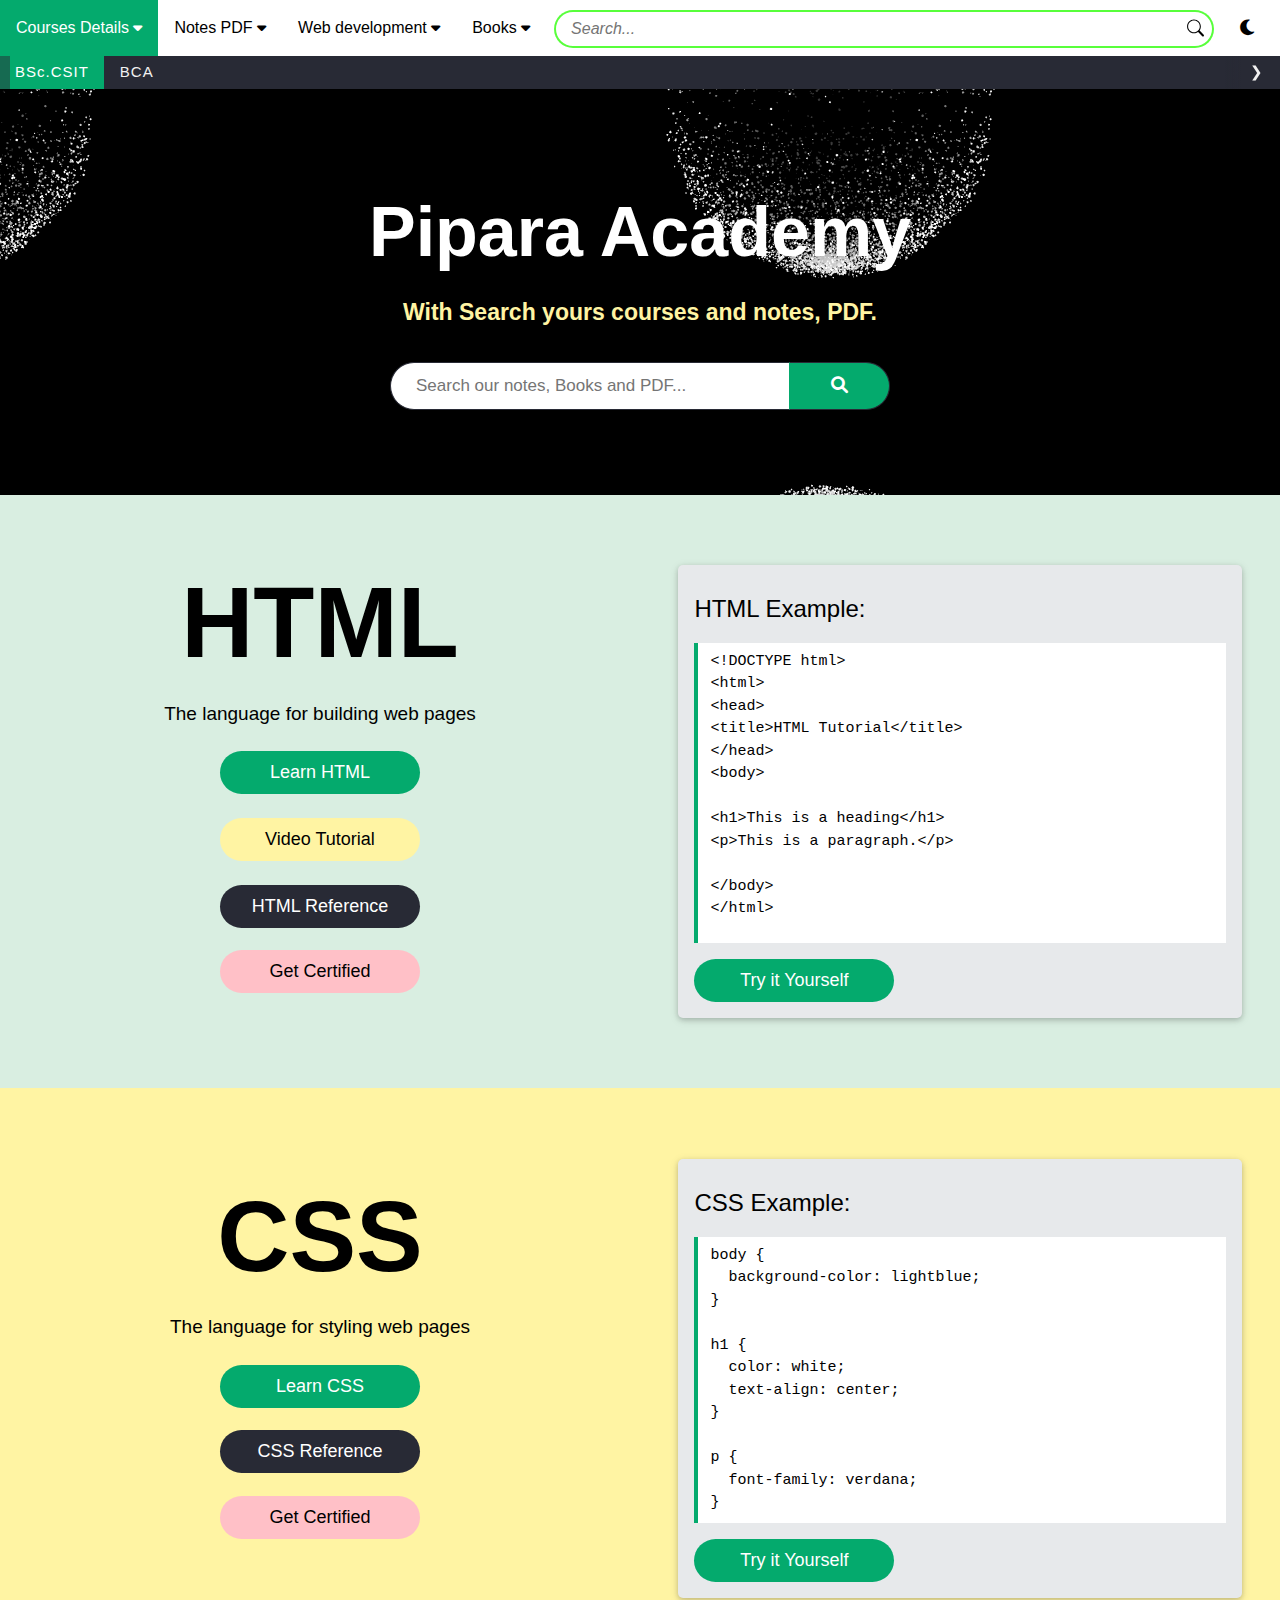
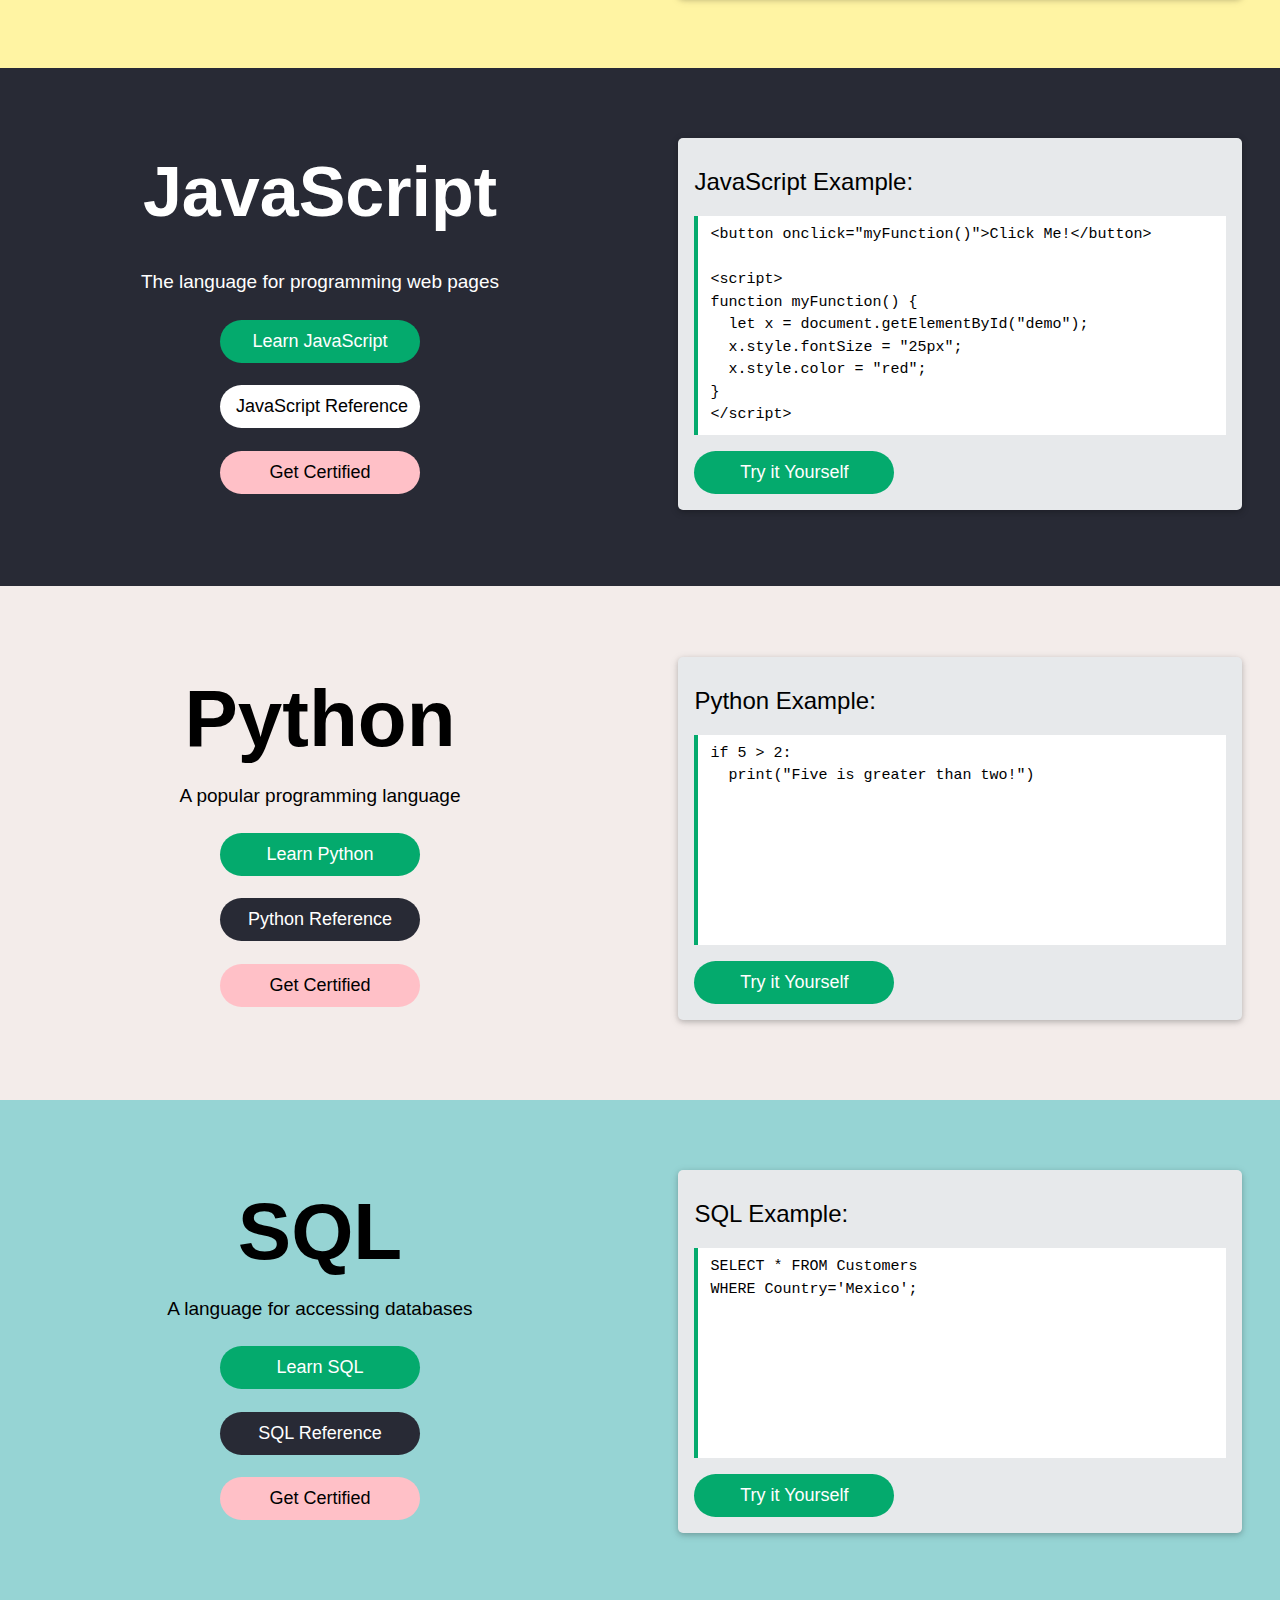
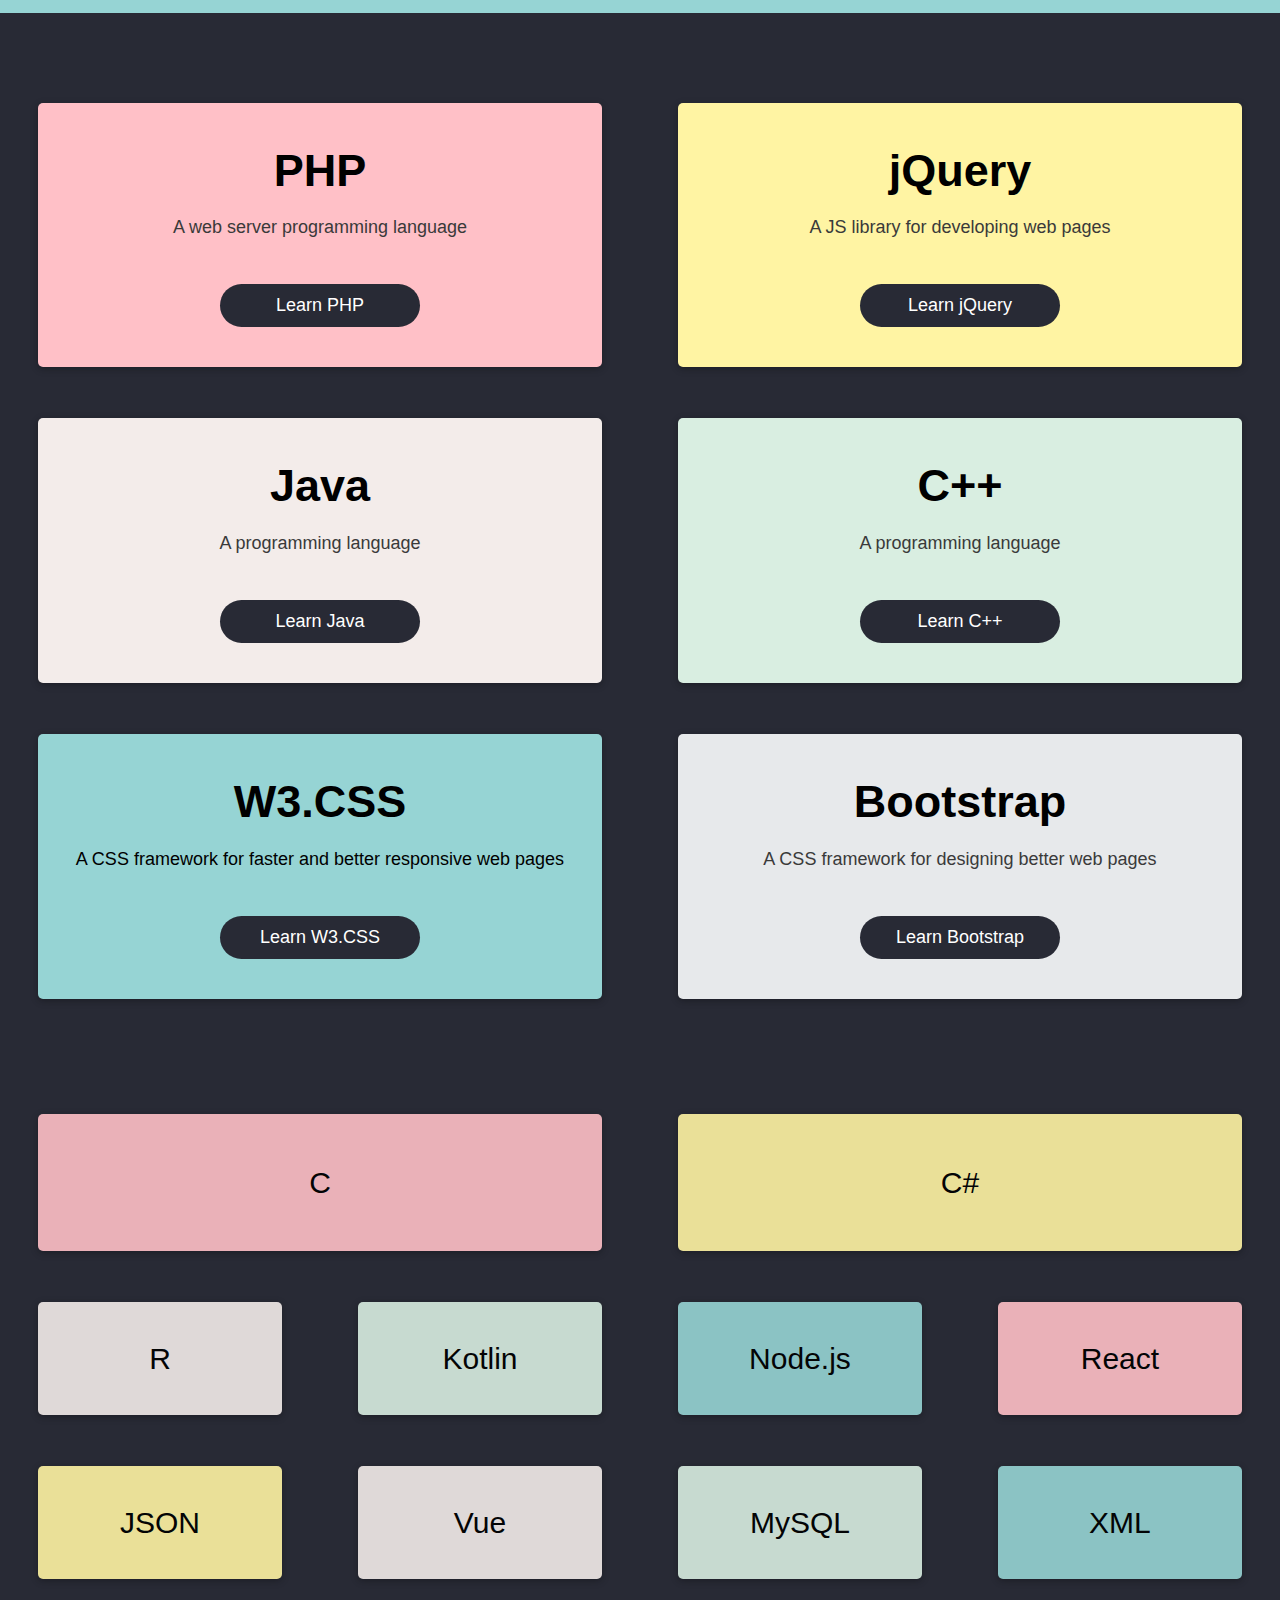
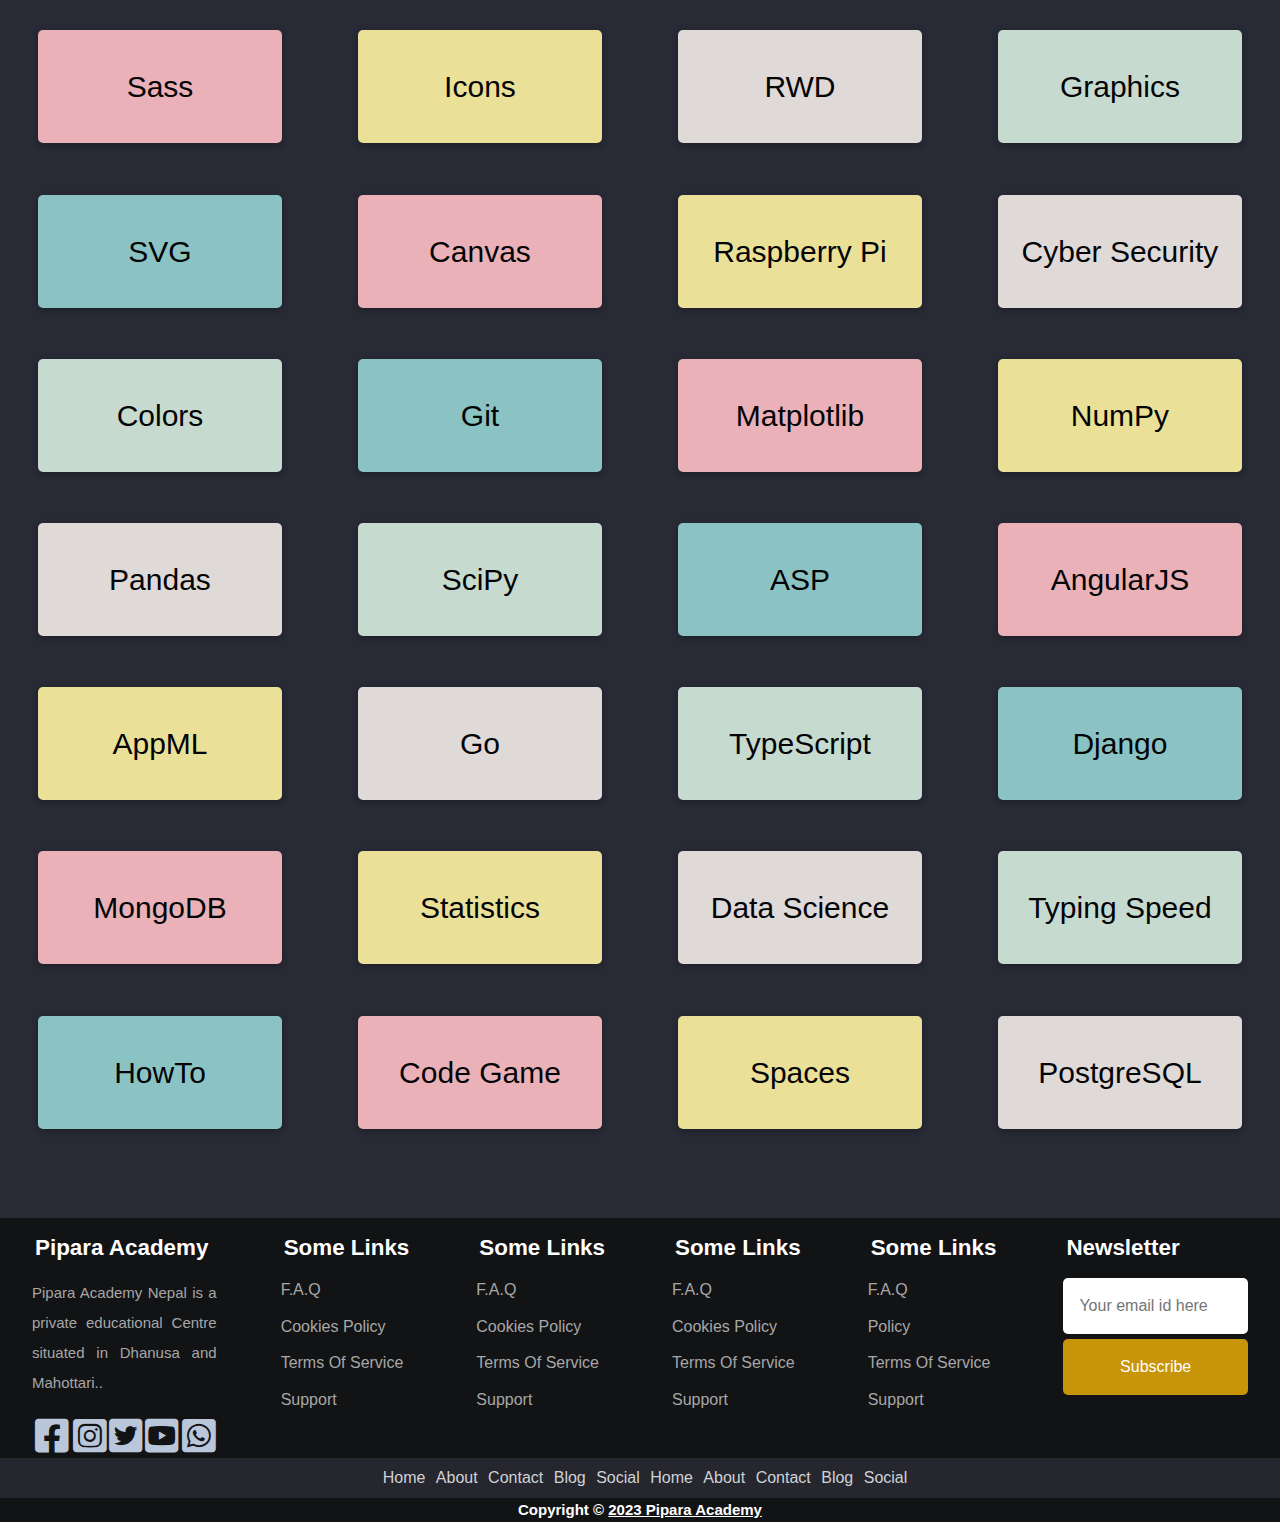
==== commit 8aeb5aee: "Update index.html" ====
--- a/index.html
+++ b/index.html
@@ -459,9 +459,9 @@
                                     </h3>
                                     <div data-name="html" data-category="html_and_css">
                                         <a class="w3-bar-item w3-button acctop-link ga-top-drop ga-top-drop-tut-html"
-                                            href="/" title="HTML Tutorial">
-                                            <span class="learn-span">Learn</span>
-                                            HTML
+                                            href="/csit/index.html" title="HTML Tutorial">
+                                            <span class="learn-span">Learn</span>
+                                            CSIT
                                         </a>
                                         <a class="ws-btn acclink-text ga-top-drop ga-top-drop-tut-html" href="/"
                                             title="HTML Tutorial">
@@ -5658,4 +5658,4 @@
 
 </body>
 
-</html>+</html>
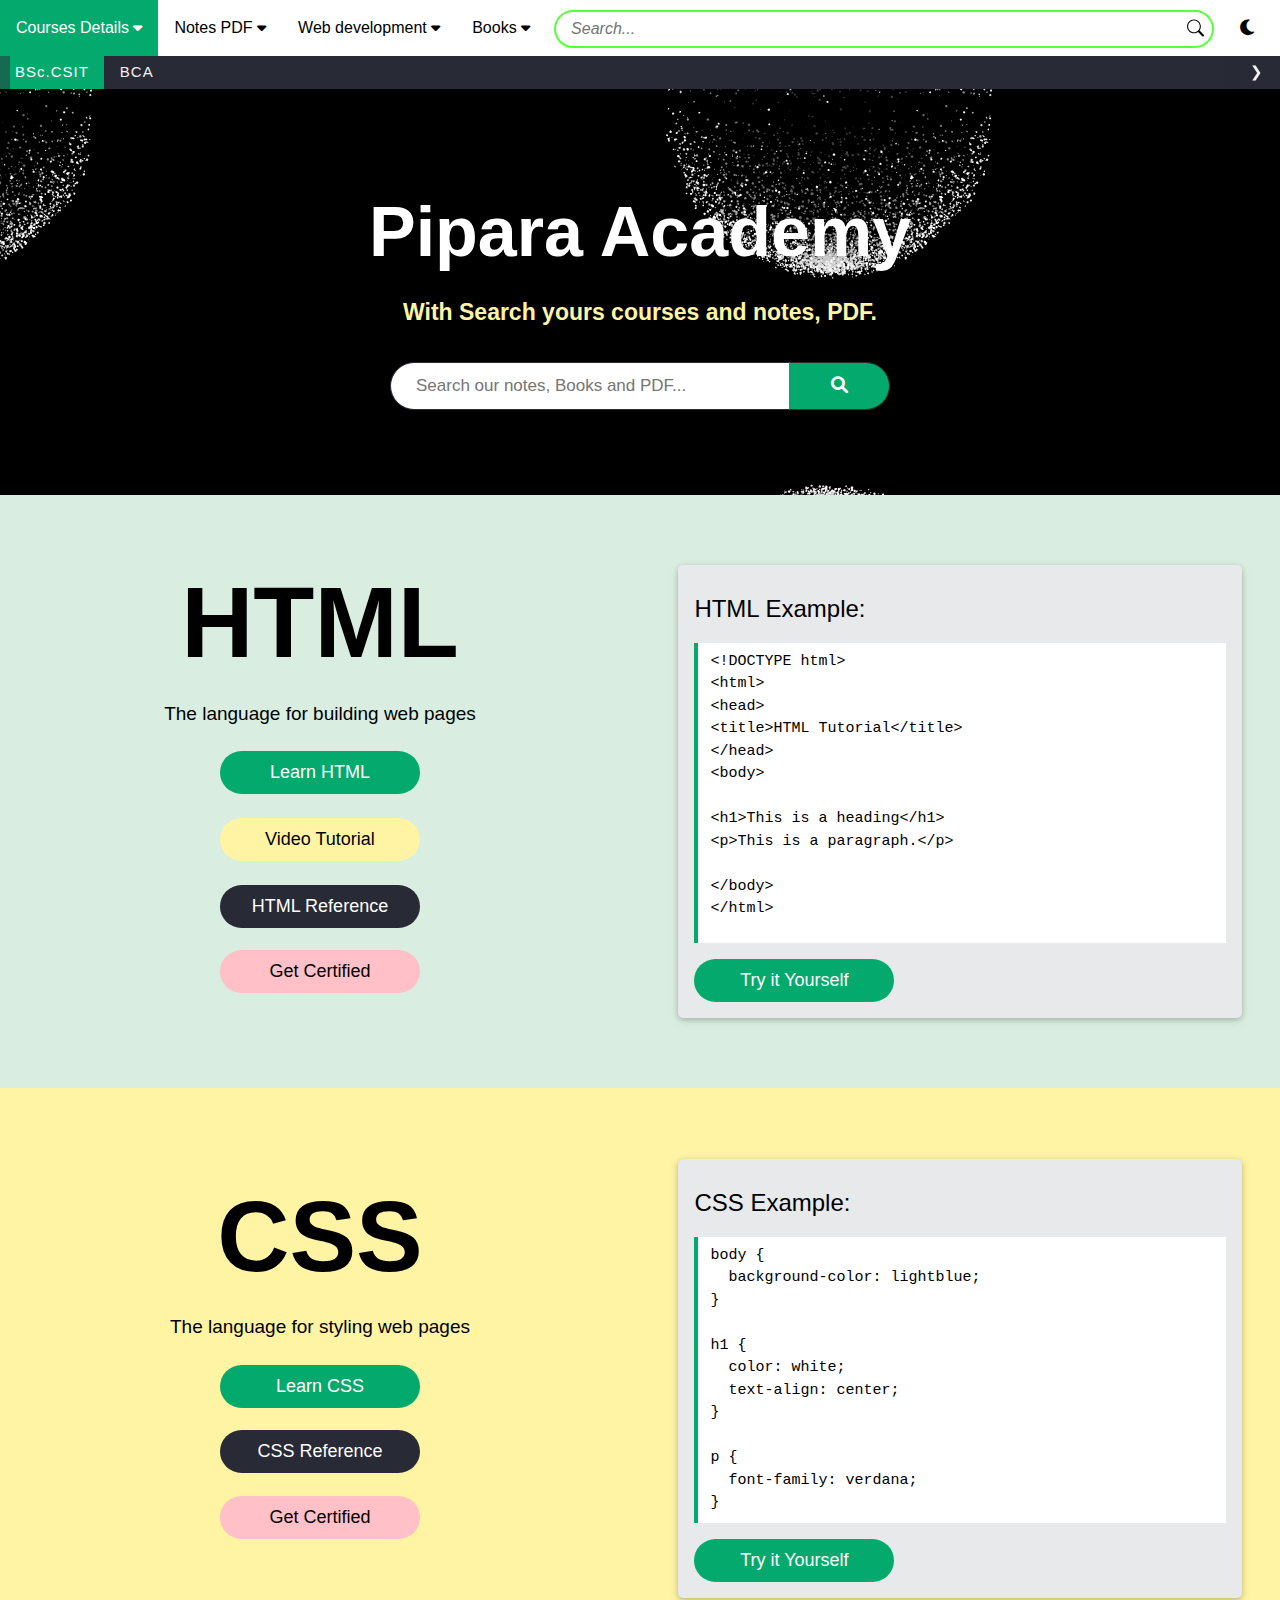
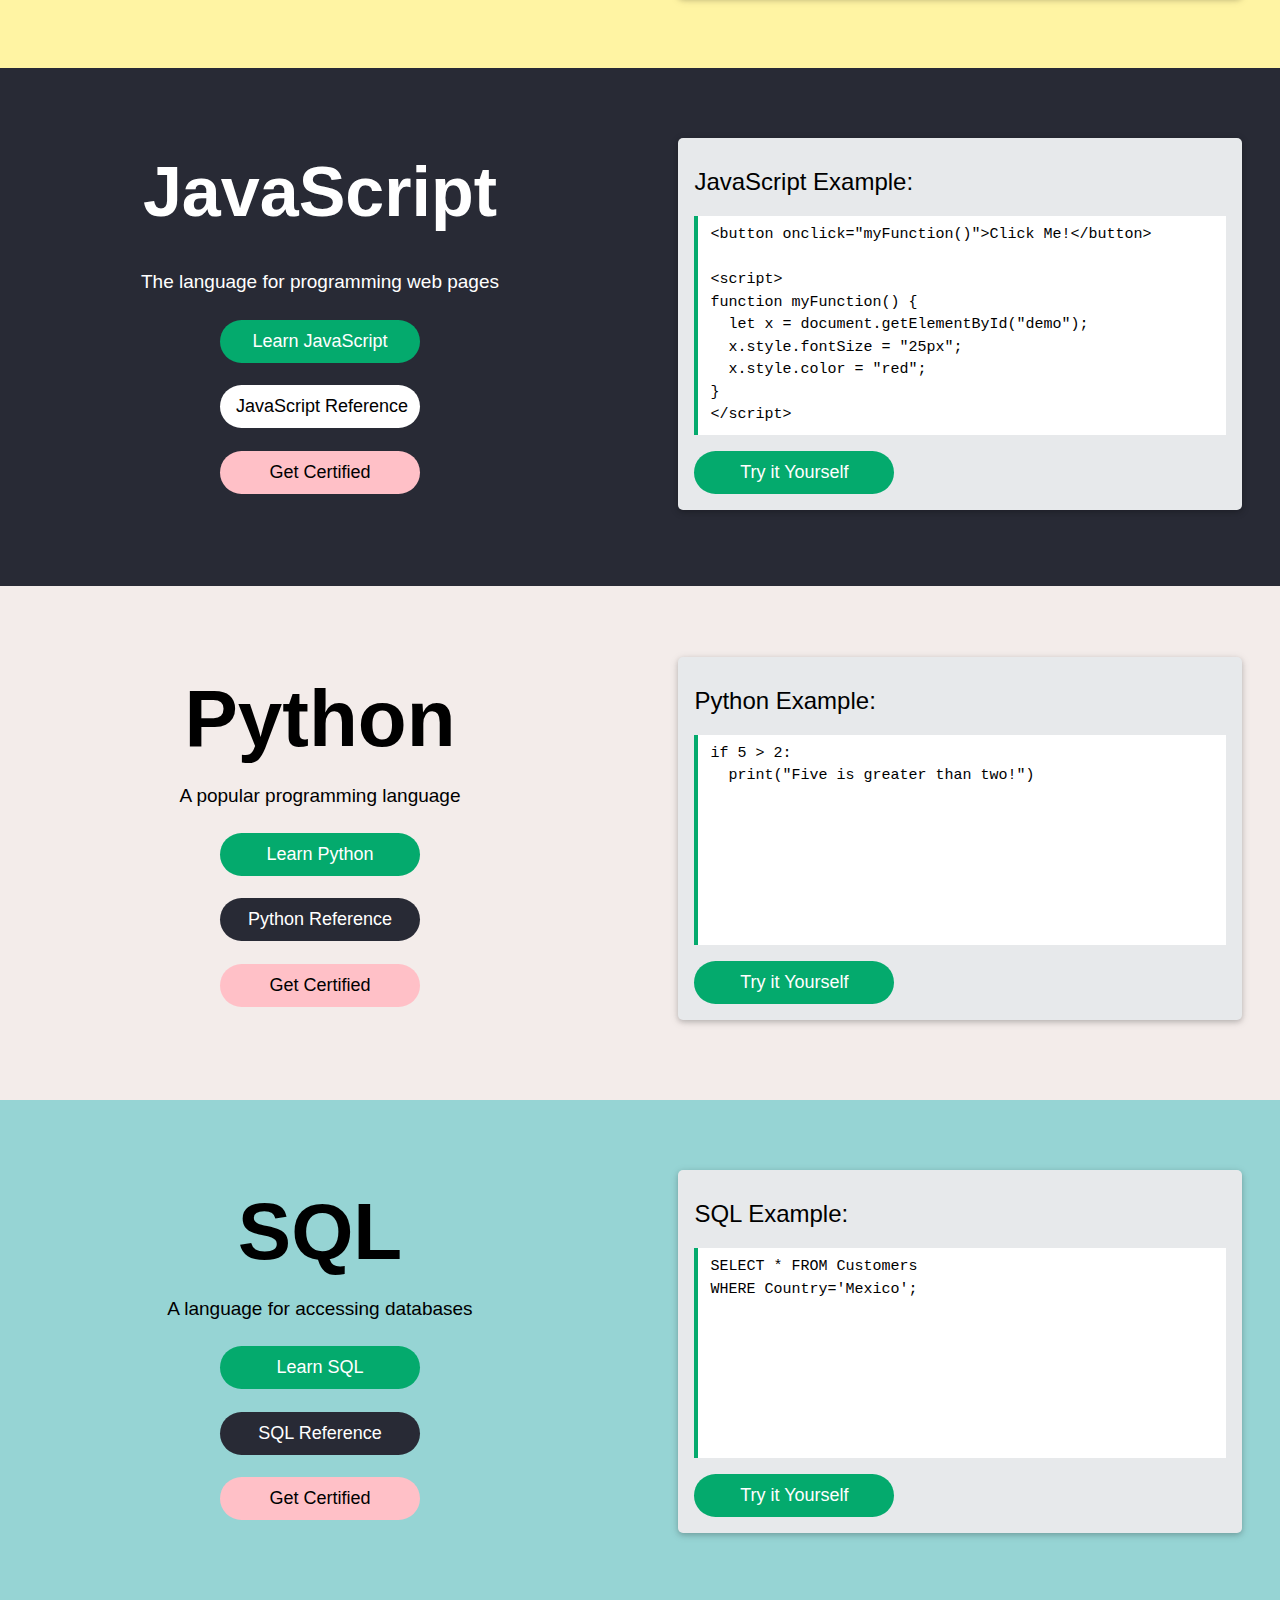
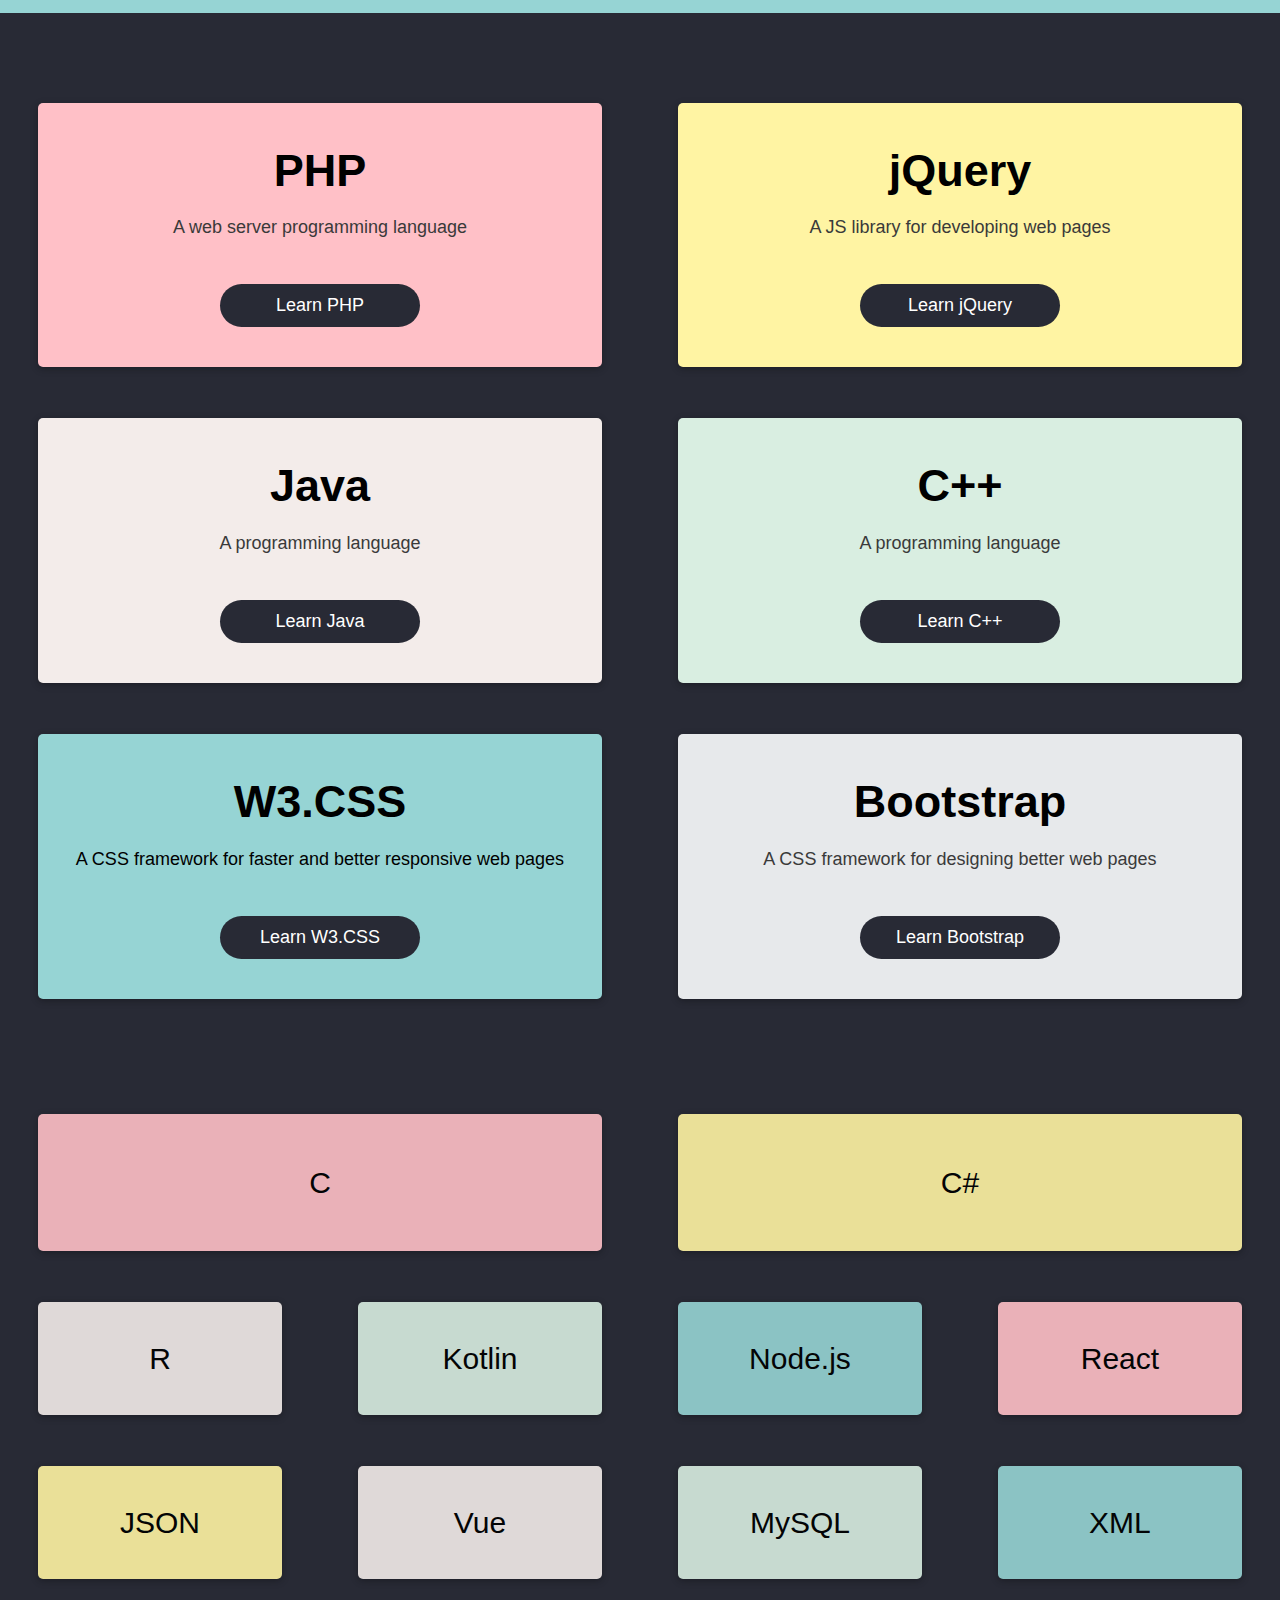
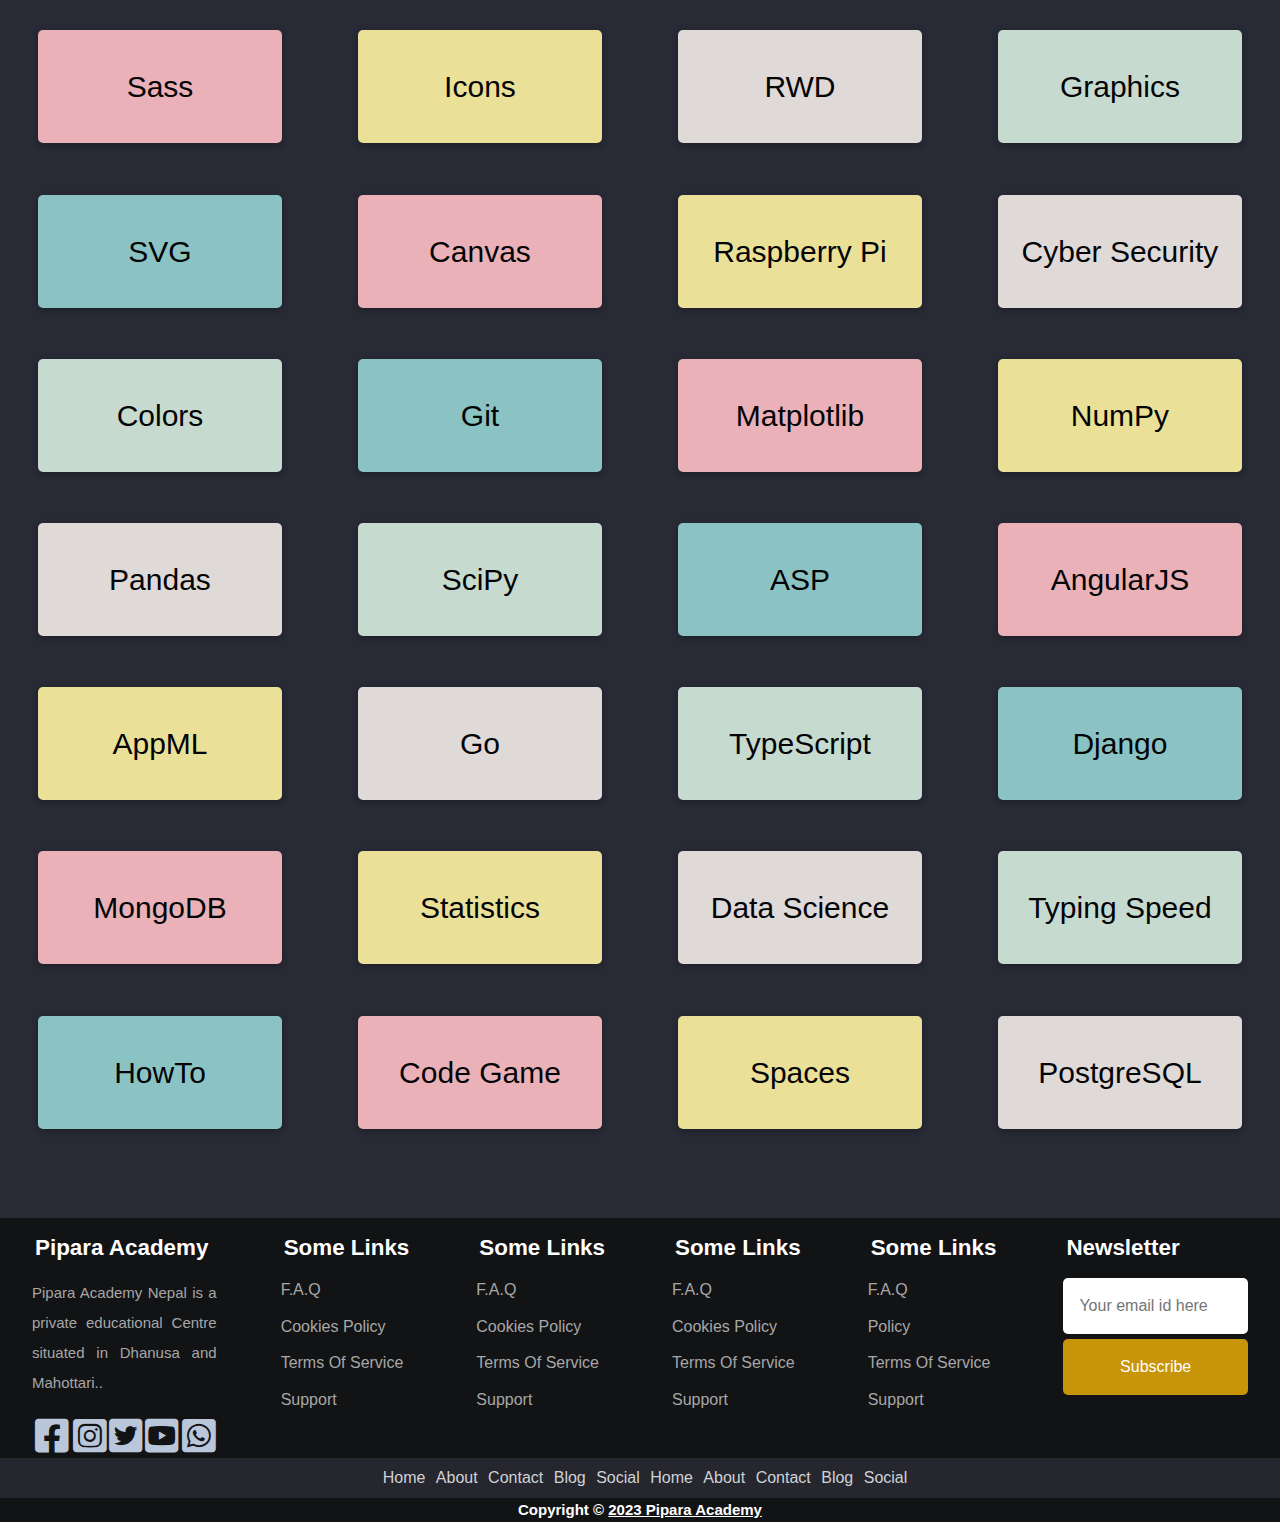
==== commit 6af5c95b: "Update index.html" ====
--- a/index.html
+++ b/index.html
@@ -459,7 +459,7 @@
                                     </h3>
                                     <div data-name="html" data-category="html_and_css">
                                         <a class="w3-bar-item w3-button acctop-link ga-top-drop ga-top-drop-tut-html"
-                                            href="/csit/index.html" title="HTML Tutorial">
+                                            href="/csit/" title="HTML Tutorial">
                                             <span class="learn-span">Learn</span>
                                             CSIT
                                         </a>
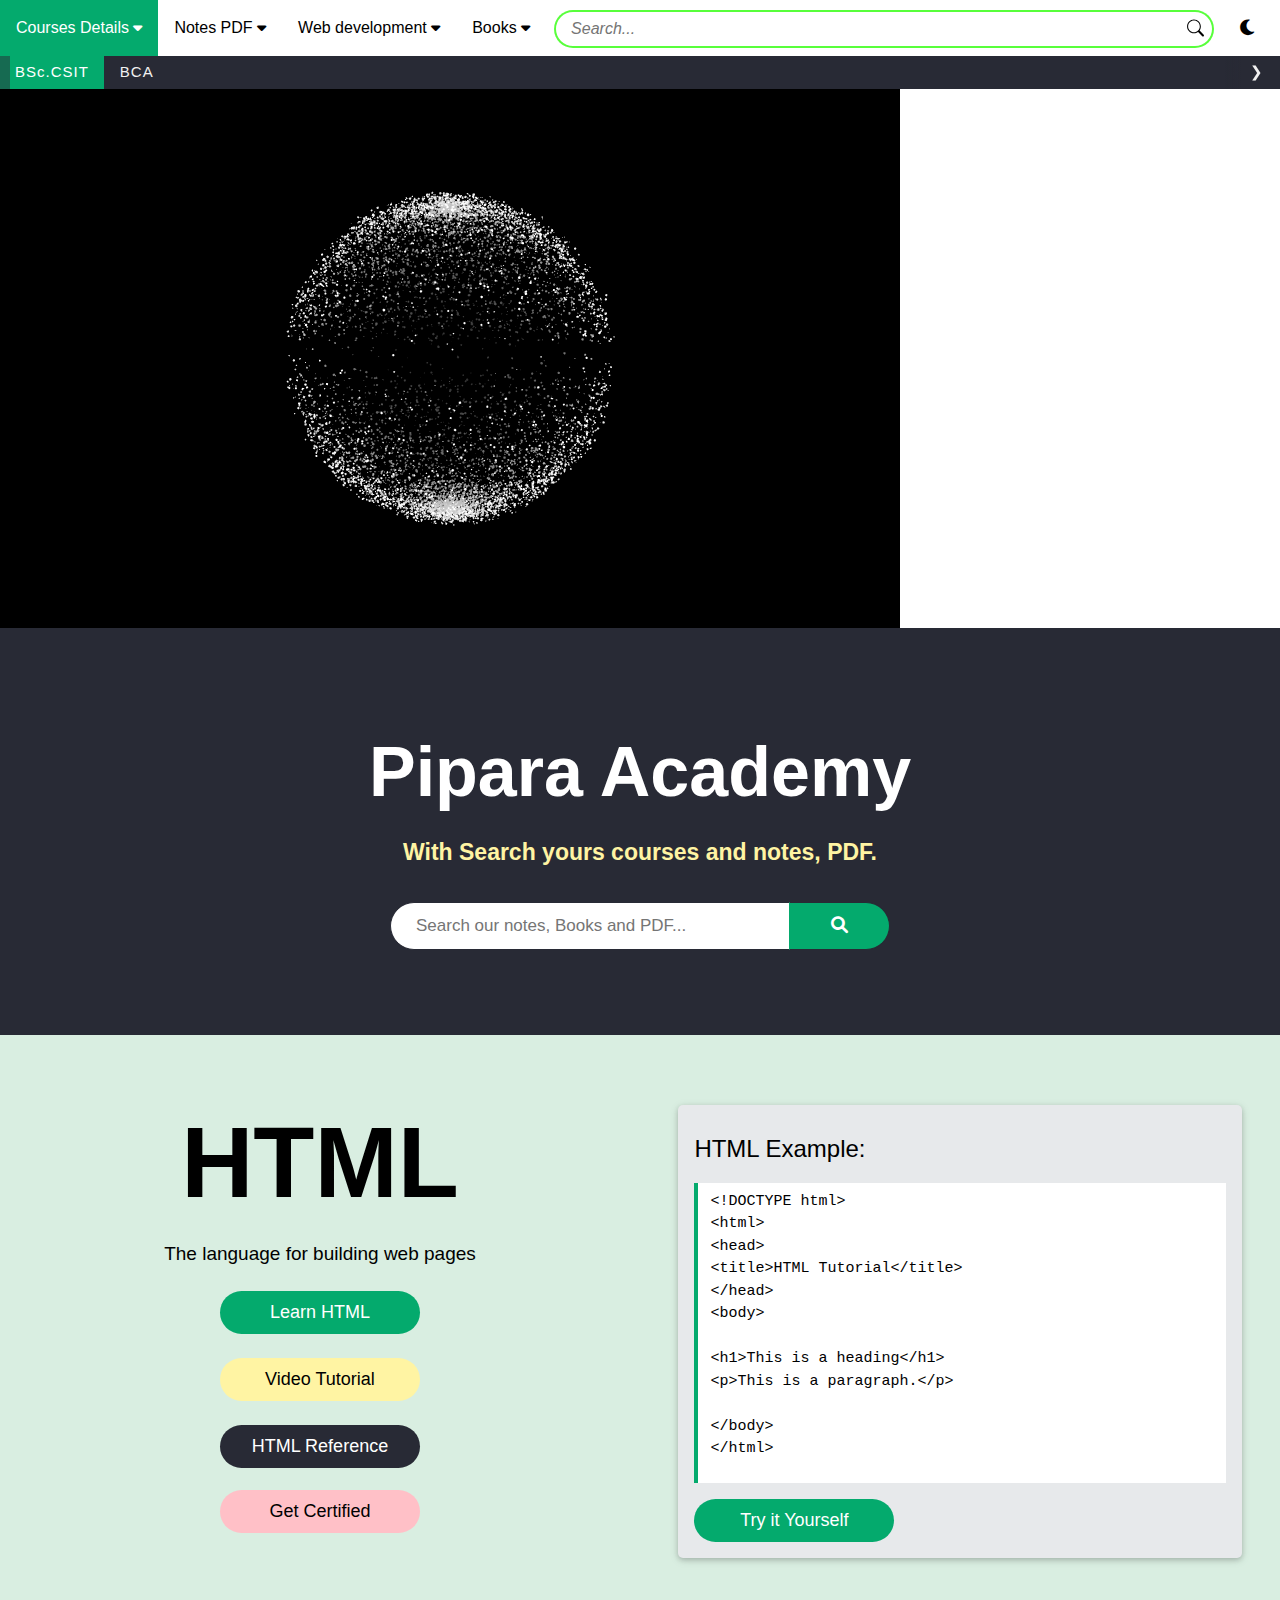
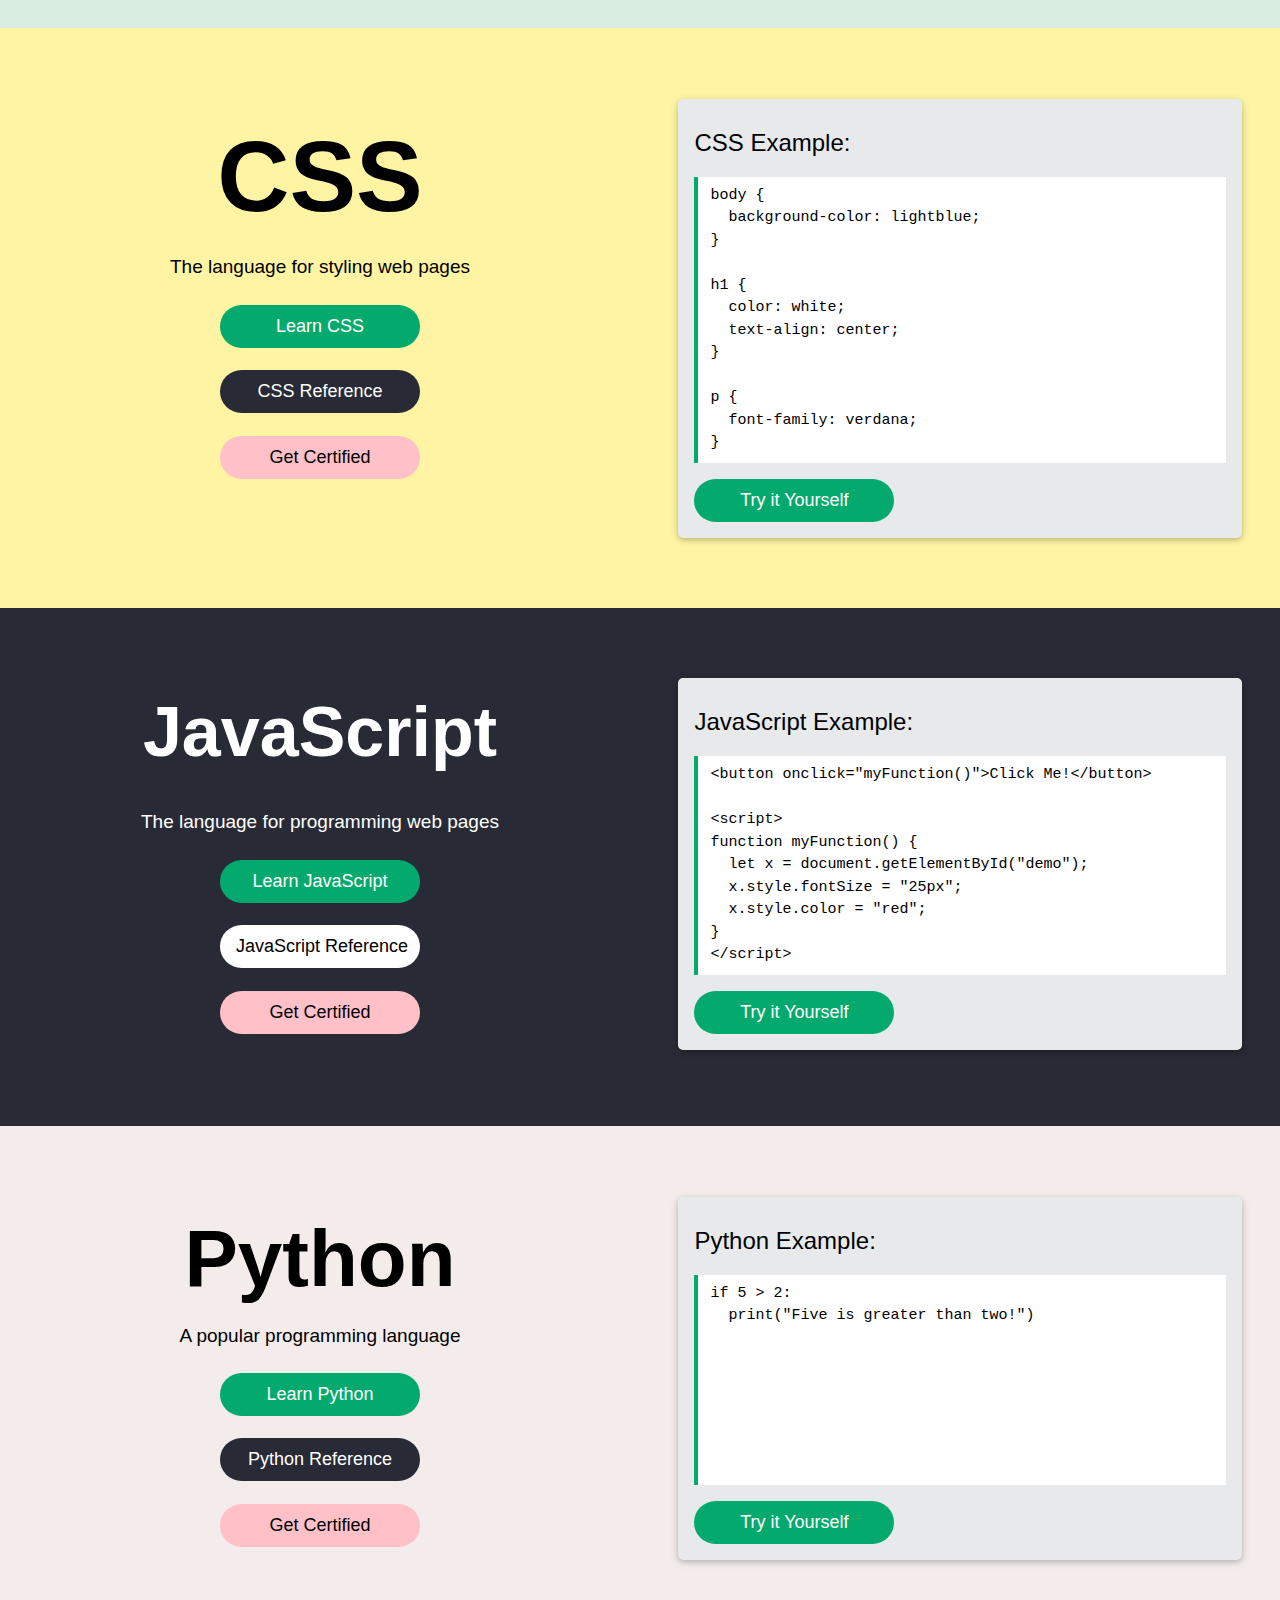
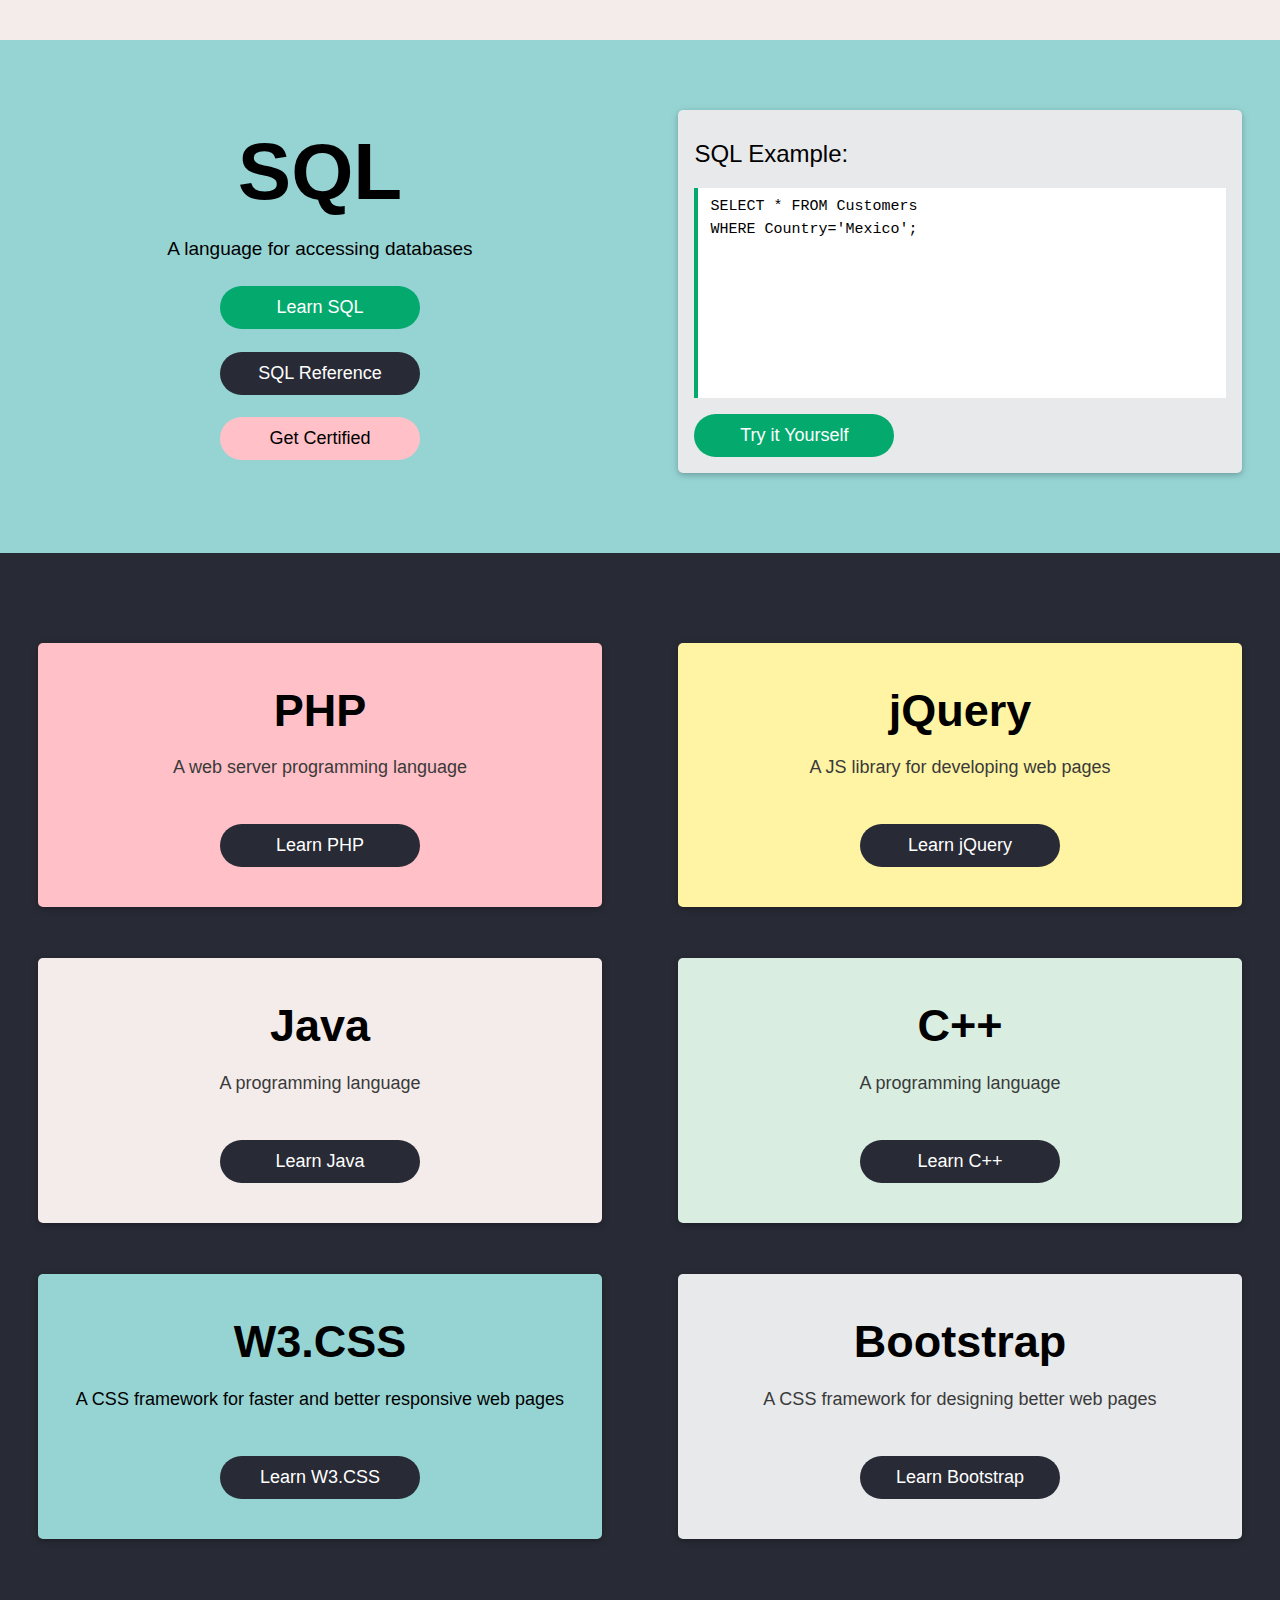
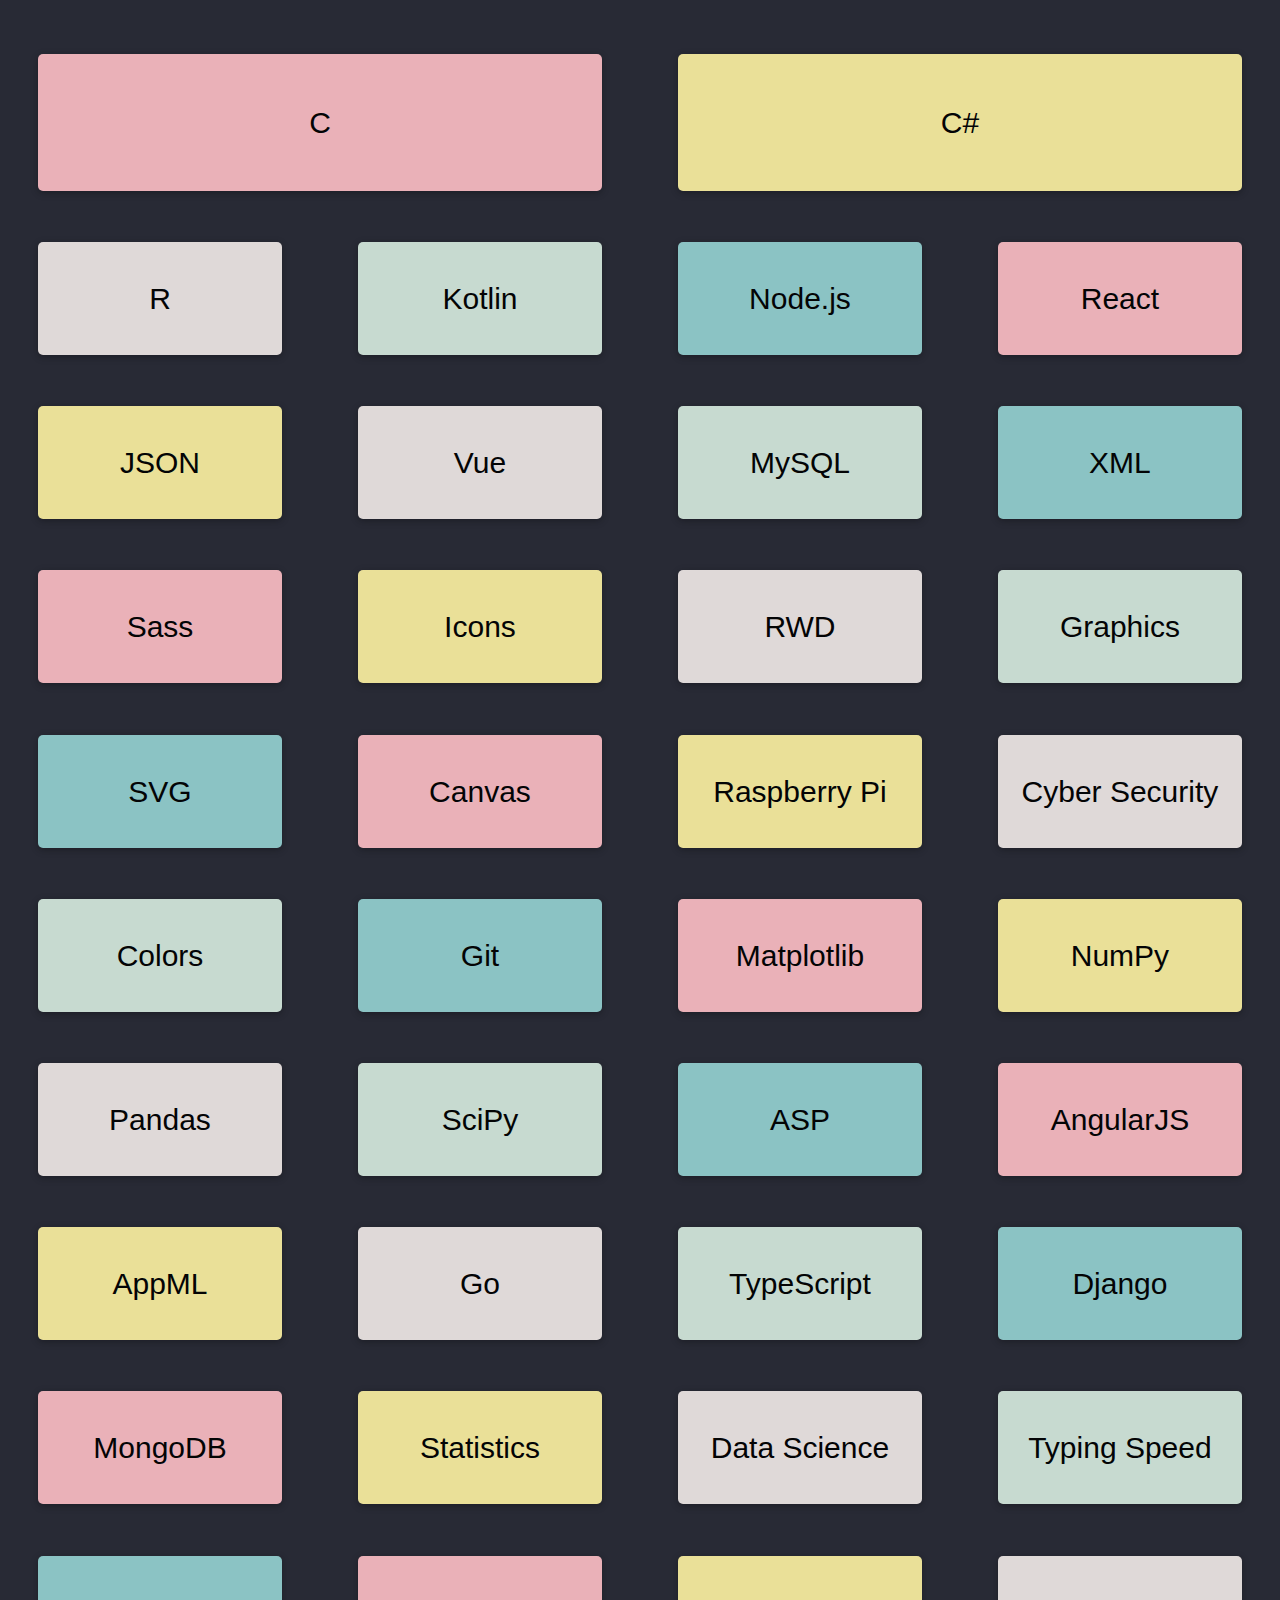
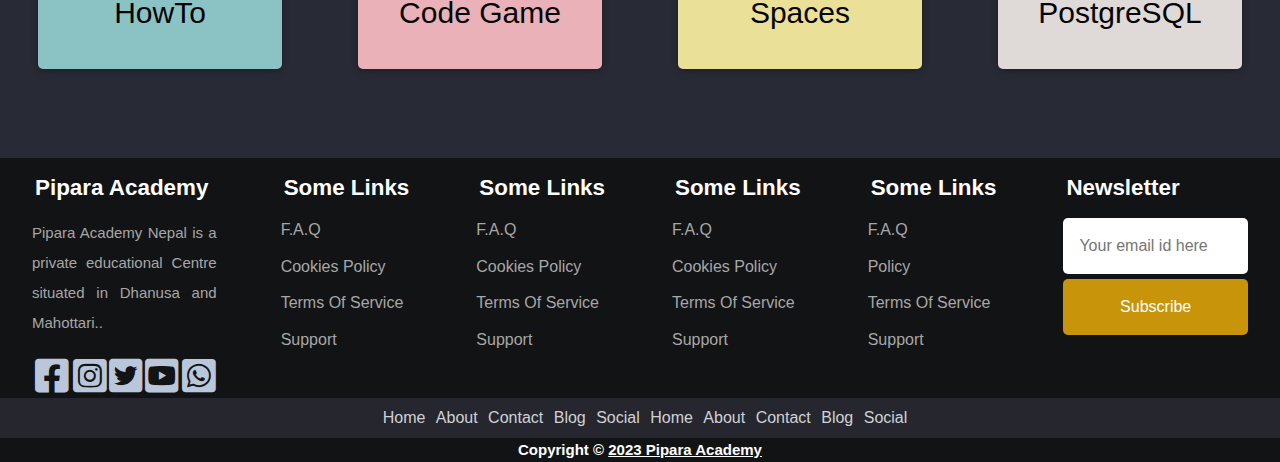
==== commit eba52ce8: "Update index.html" ====
--- a/index.html
+++ b/index.html
@@ -13,7 +13,7 @@
 
     <!-- Open Graph Meta Tags (Facebook, WhatsApp) -->
     <meta property="og:type" content="website">
-    <meta property="og:url" content="https://www.yourwebsite.com">
+    <meta property="og:url" content="/">
     <meta property="og:title" content="Your Website Title">
     <meta property="og:image" content="logo_link_url___436_2.png">
     <meta property="og:image:type" content="image/png">
@@ -24,10 +24,10 @@
 
     <!-- Twitter Meta Tags -->
     <meta property="twitter:card" content="summary_large_image">
-    <meta property="twitter:url" content="https://www.yourwebsite.com">
+    <meta property="twitter:url" content="/">
     <meta property="twitter:title" content="Your Website Title">
     <meta property="twitter:description" content="A concise and informative description for Twitter">
-    <meta property="twitter:image" content="https://www.yourwebsite.com/image.jpg">
+    <meta property="twitter:image" content="/">
 
     <!-- Search Engine Meta Tags -->
     <meta name="robots" content="index, follow">
@@ -459,7 +459,7 @@
                                     </h3>
                                     <div data-name="html" data-category="html_and_css">
                                         <a class="w3-bar-item w3-button acctop-link ga-top-drop ga-top-drop-tut-html"
-                                            href="/csit/" title="HTML Tutorial">
+                                            href="/pipara/csit/" title="HTML Tutorial">
                                             <span class="learn-span">Learn</span>
                                             CSIT
                                         </a>
@@ -3545,7 +3545,7 @@
 
         <script>
             var array_search_suggestions = [
-                ["html", "/", "HTML Tutorial"],
+                ["html", "/csit/", "HTML Tutorial"],
                 ["css", "/", "CSS Tutorial"],
                 ["js", "/", "JavaScript Tutorial"],
                 ["python", "//", "Python Tutorial"],
@@ -4066,6 +4066,7 @@
 
         <div class='w3-row w3-white'>
             <div class='w3-col l12 m12' id='main'>
+                 <img src="background-3.gif" alt="Your GIF Image" autoplay="false">
                 <div class="ws-black w3-center herosection">
                     <div class="w3-content learntocodecontent" style="max-width:1400px">
                         <h1 class="learntocodeh1">Pipara Academy</h1>
--- a/style/template.css
+++ b/style/template.css
@@ -5034,7 +5034,7 @@
 }
 
 .herosection {
-    background-image: url('/background-3.gif' ), url('/');
+    background-image: url('./background-3.gif'), url('/');
     
     background-repeat: repeat, no-repeat;
     background-position: 100% 200%, center center
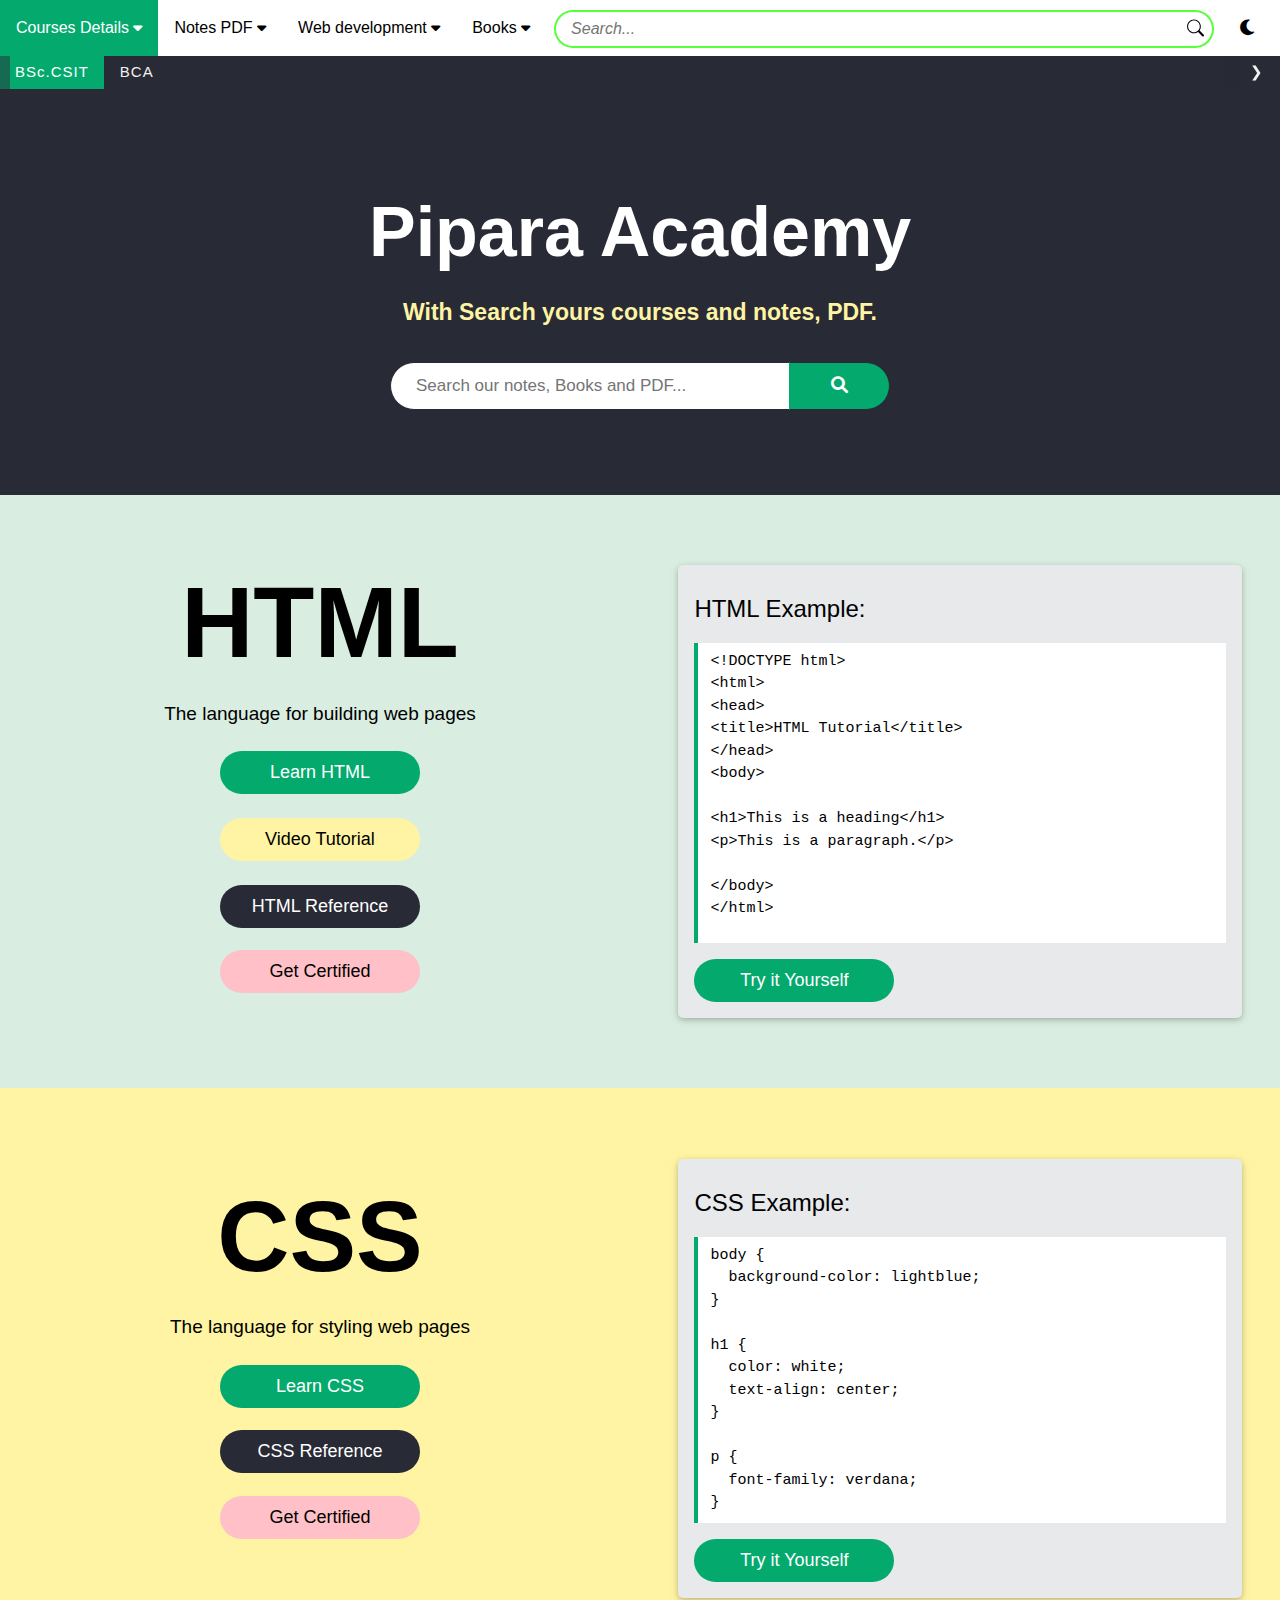
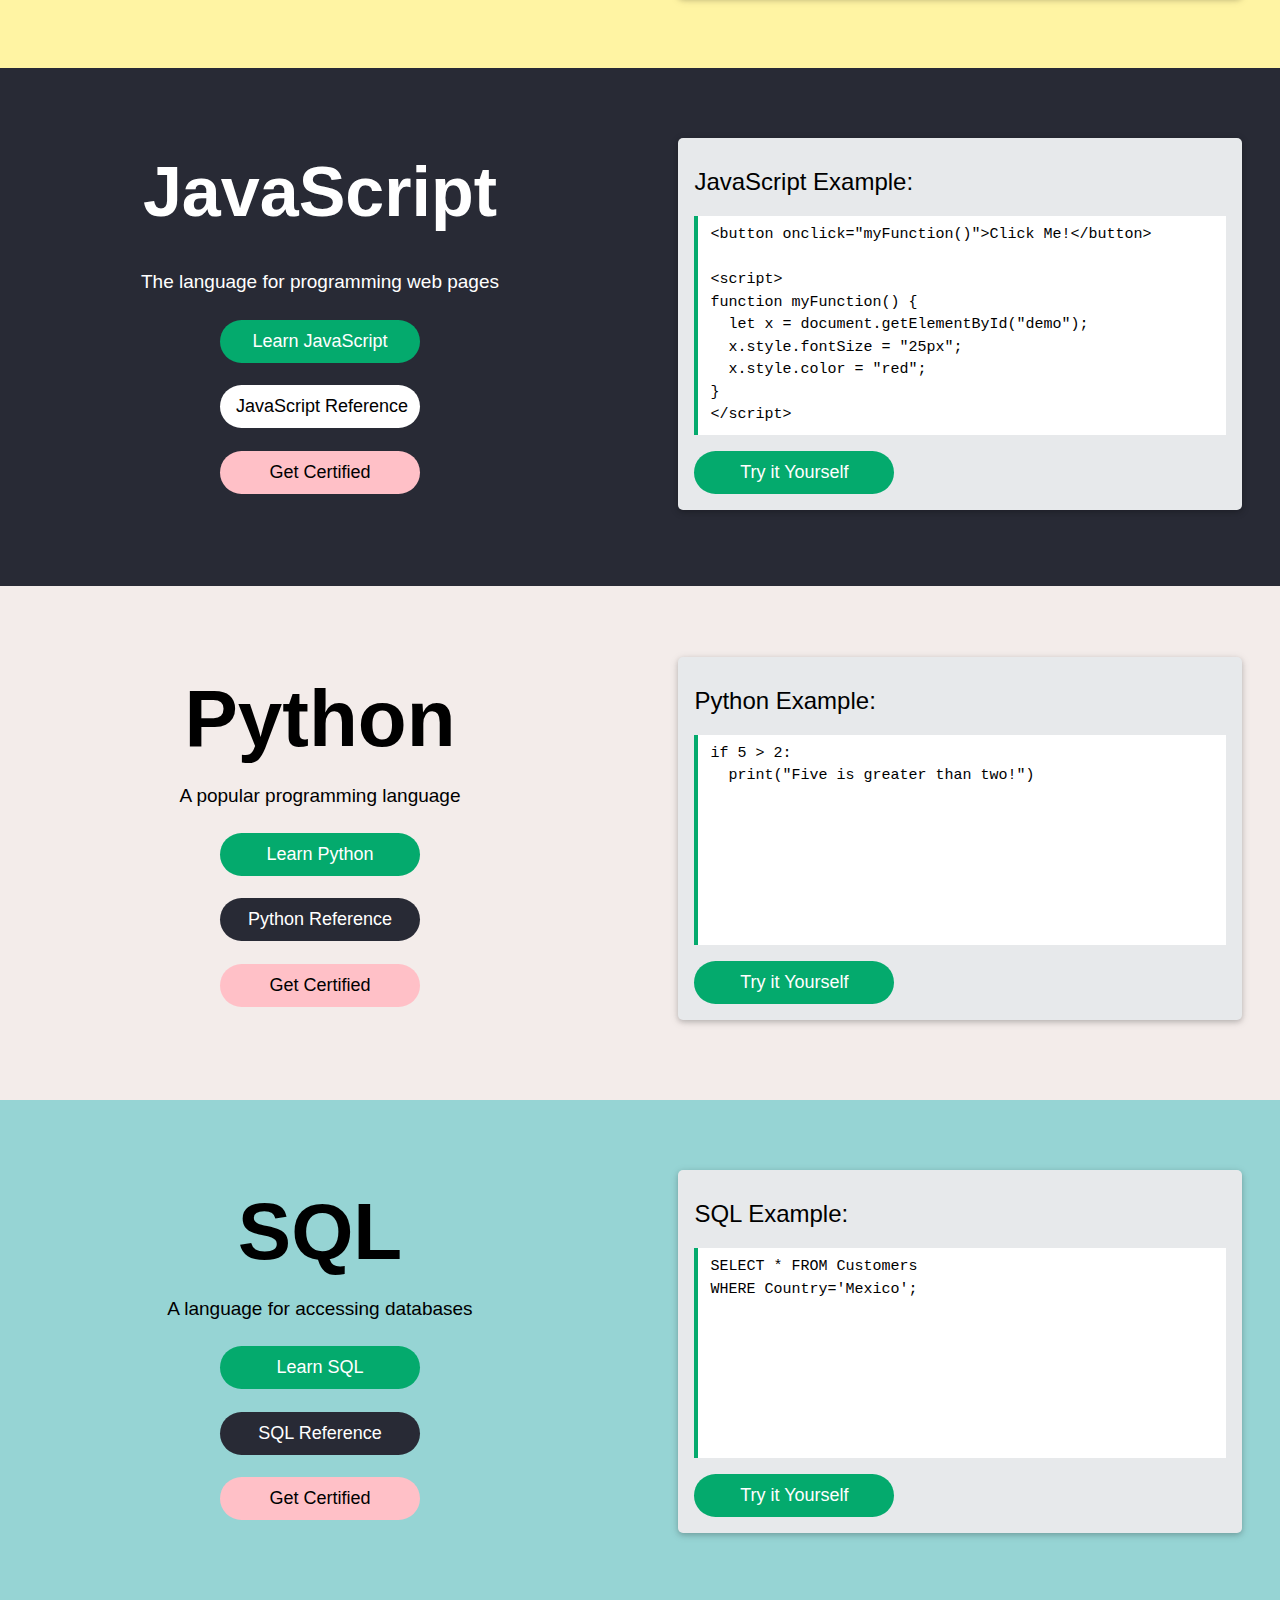
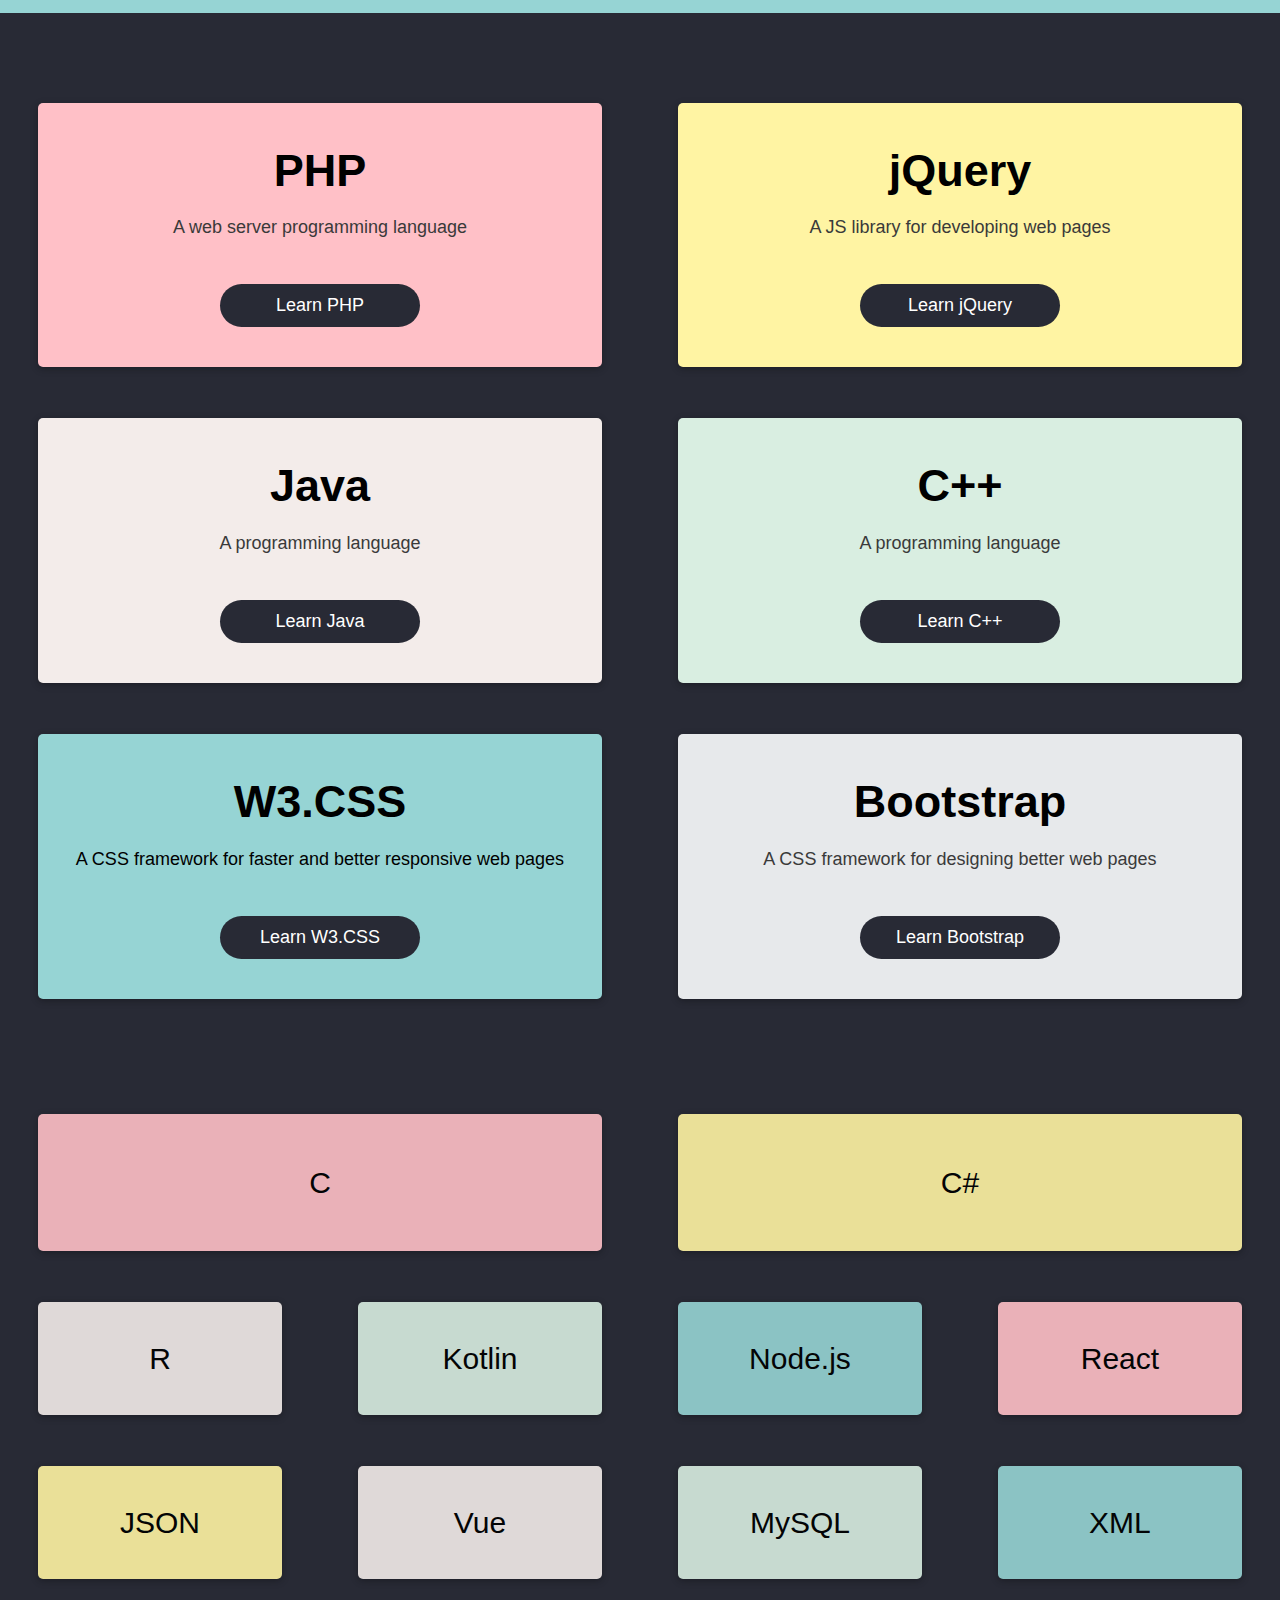
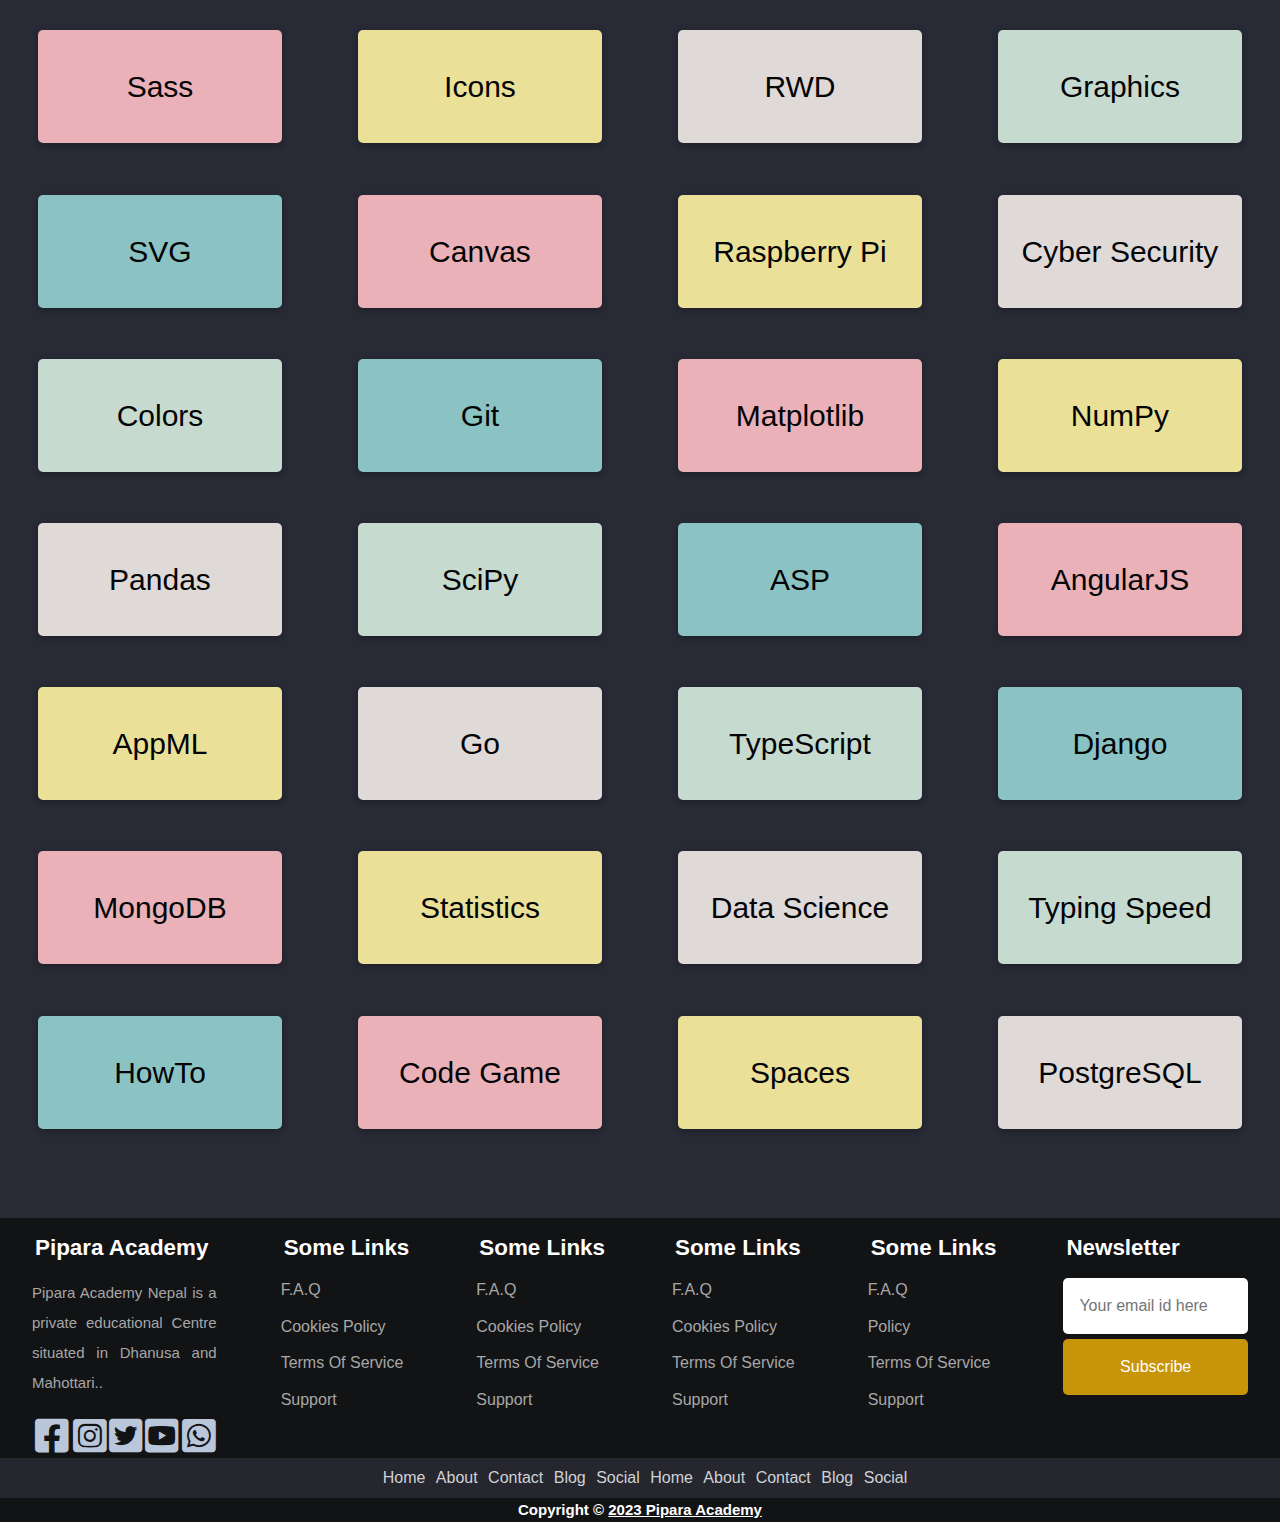
==== commit f1c9ece1: "Update index.html" ====
--- a/index.html
+++ b/index.html
@@ -4066,8 +4066,8 @@
 
         <div class='w3-row w3-white'>
             <div class='w3-col l12 m12' id='main'>
-                 <img src="background-3.gif" alt="Your GIF Image" autoplay="false">
-                <div class="ws-black w3-center herosection">
+                <div class="ws-black w3-center herosection" src="background-3.gif" >
+
                     <div class="w3-content learntocodecontent" style="max-width:1400px">
                         <h1 class="learntocodeh1">Pipara Academy</h1>
                         <h3 class="learntocodeh3">
